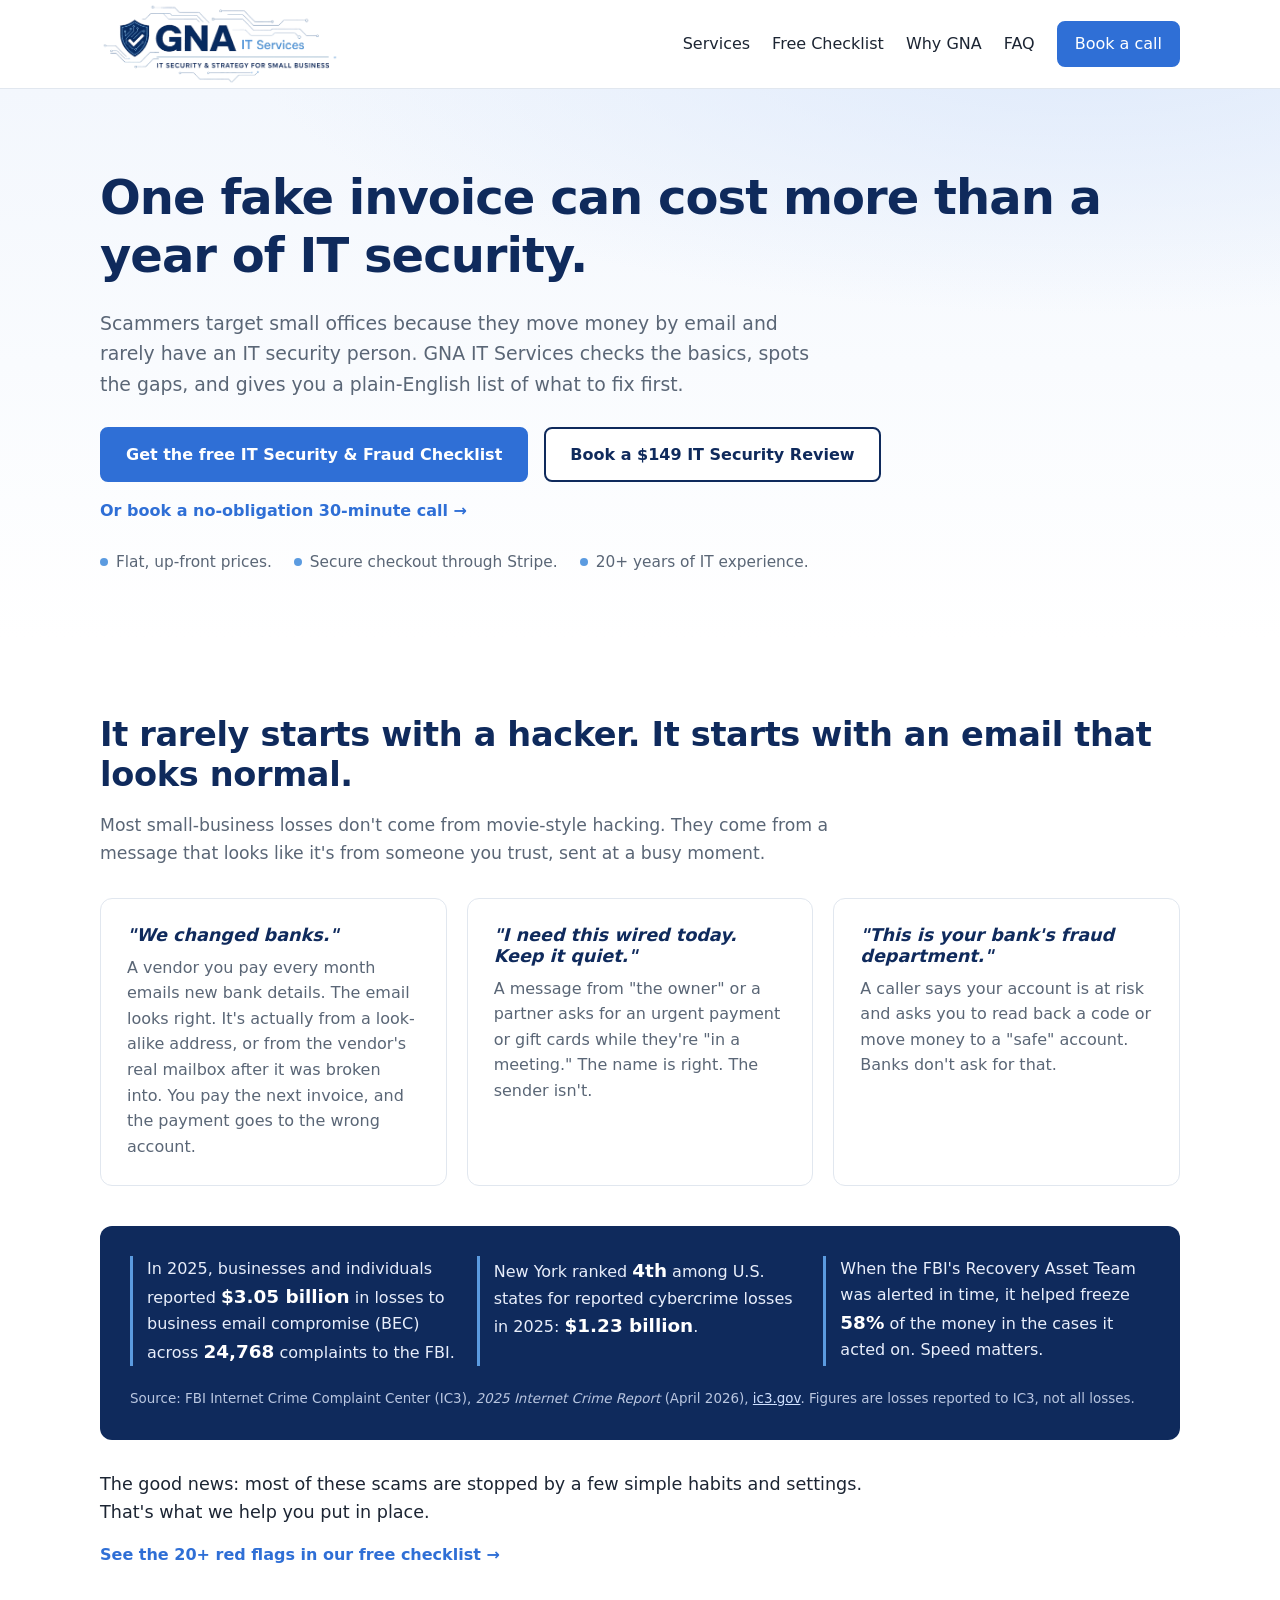
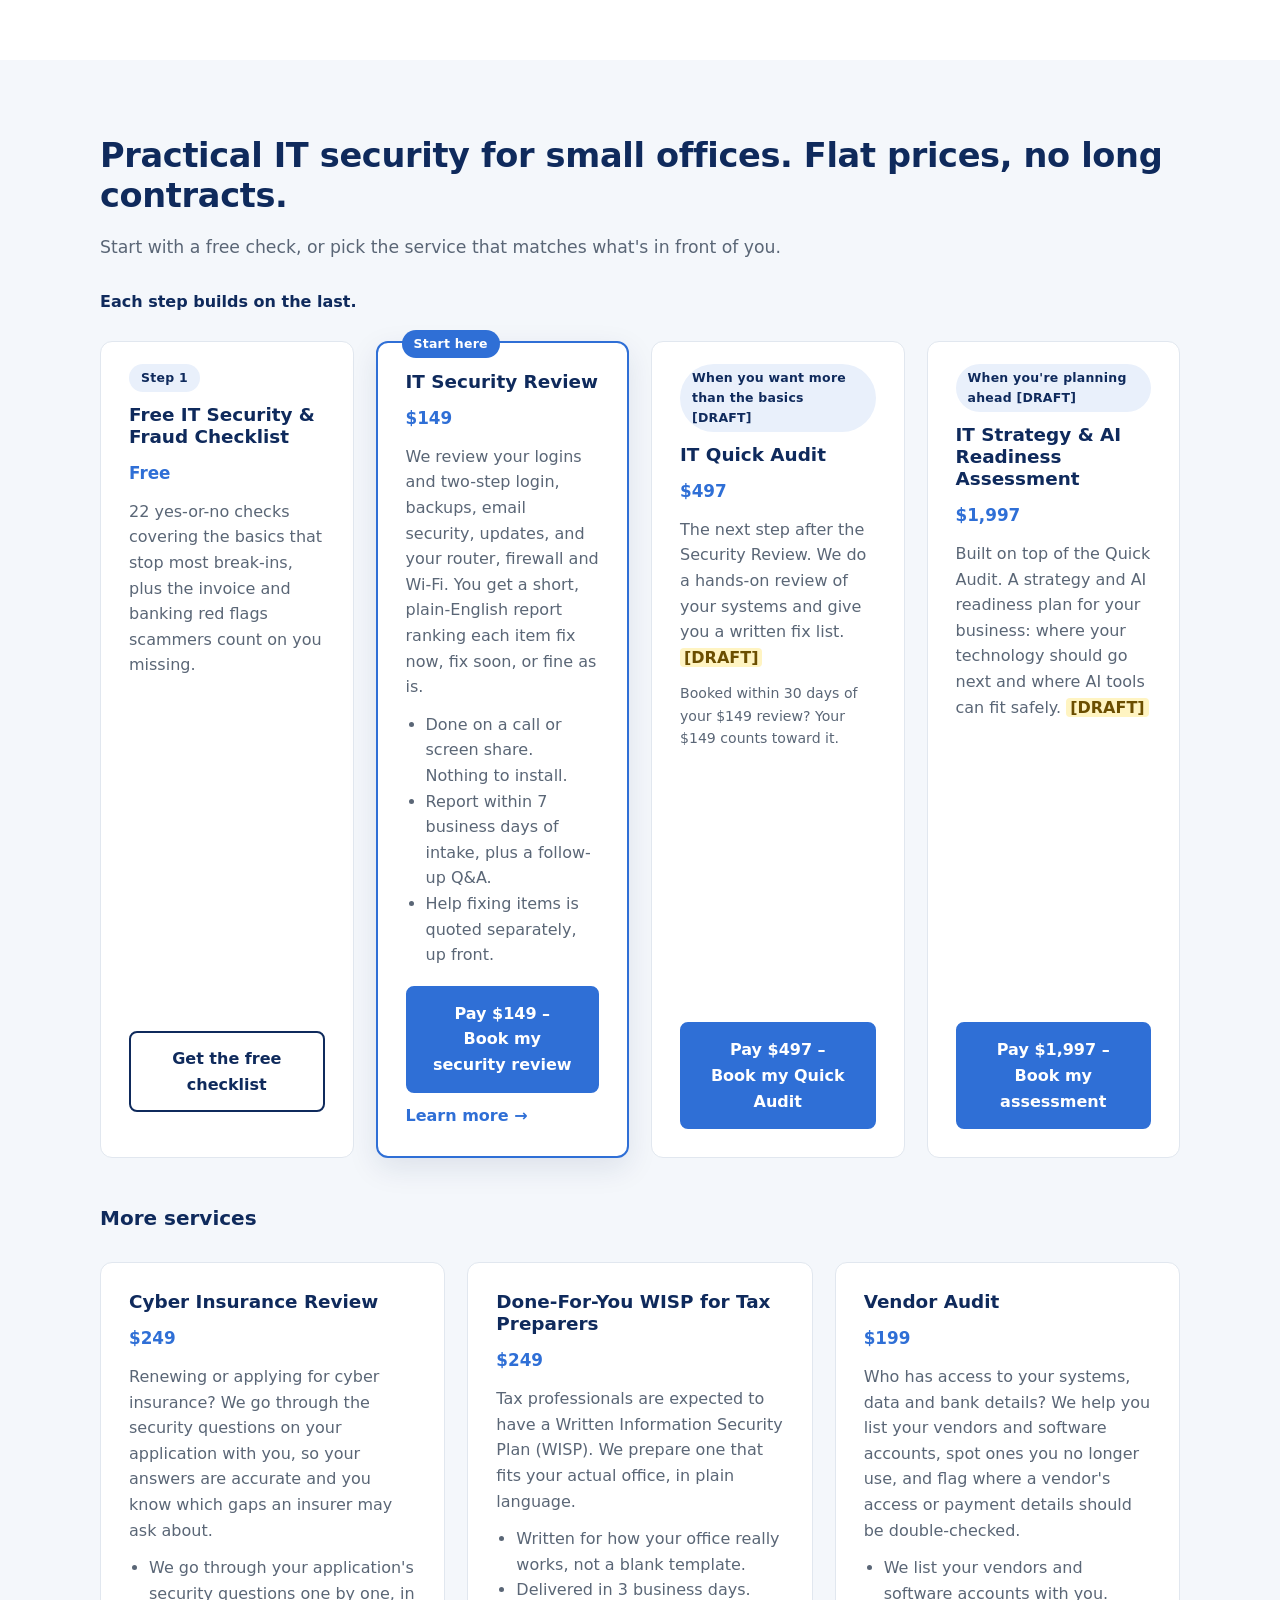
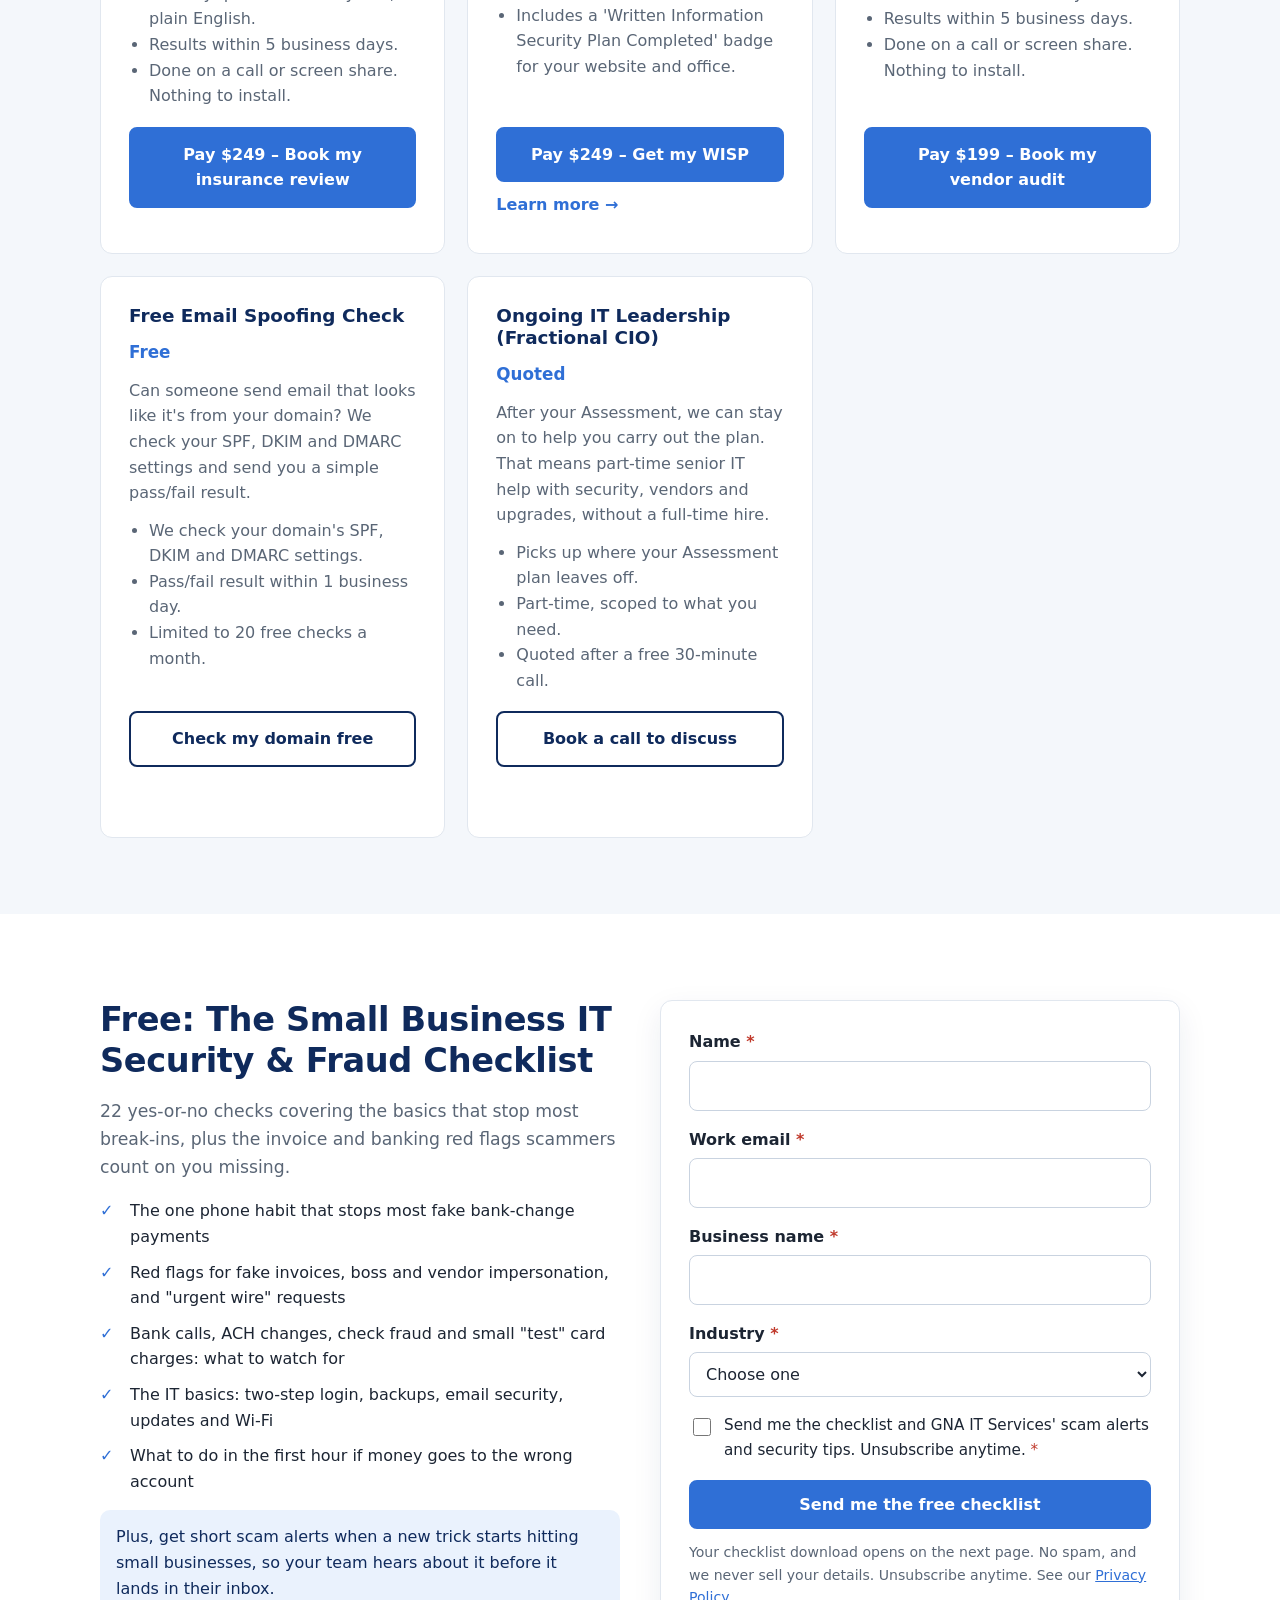
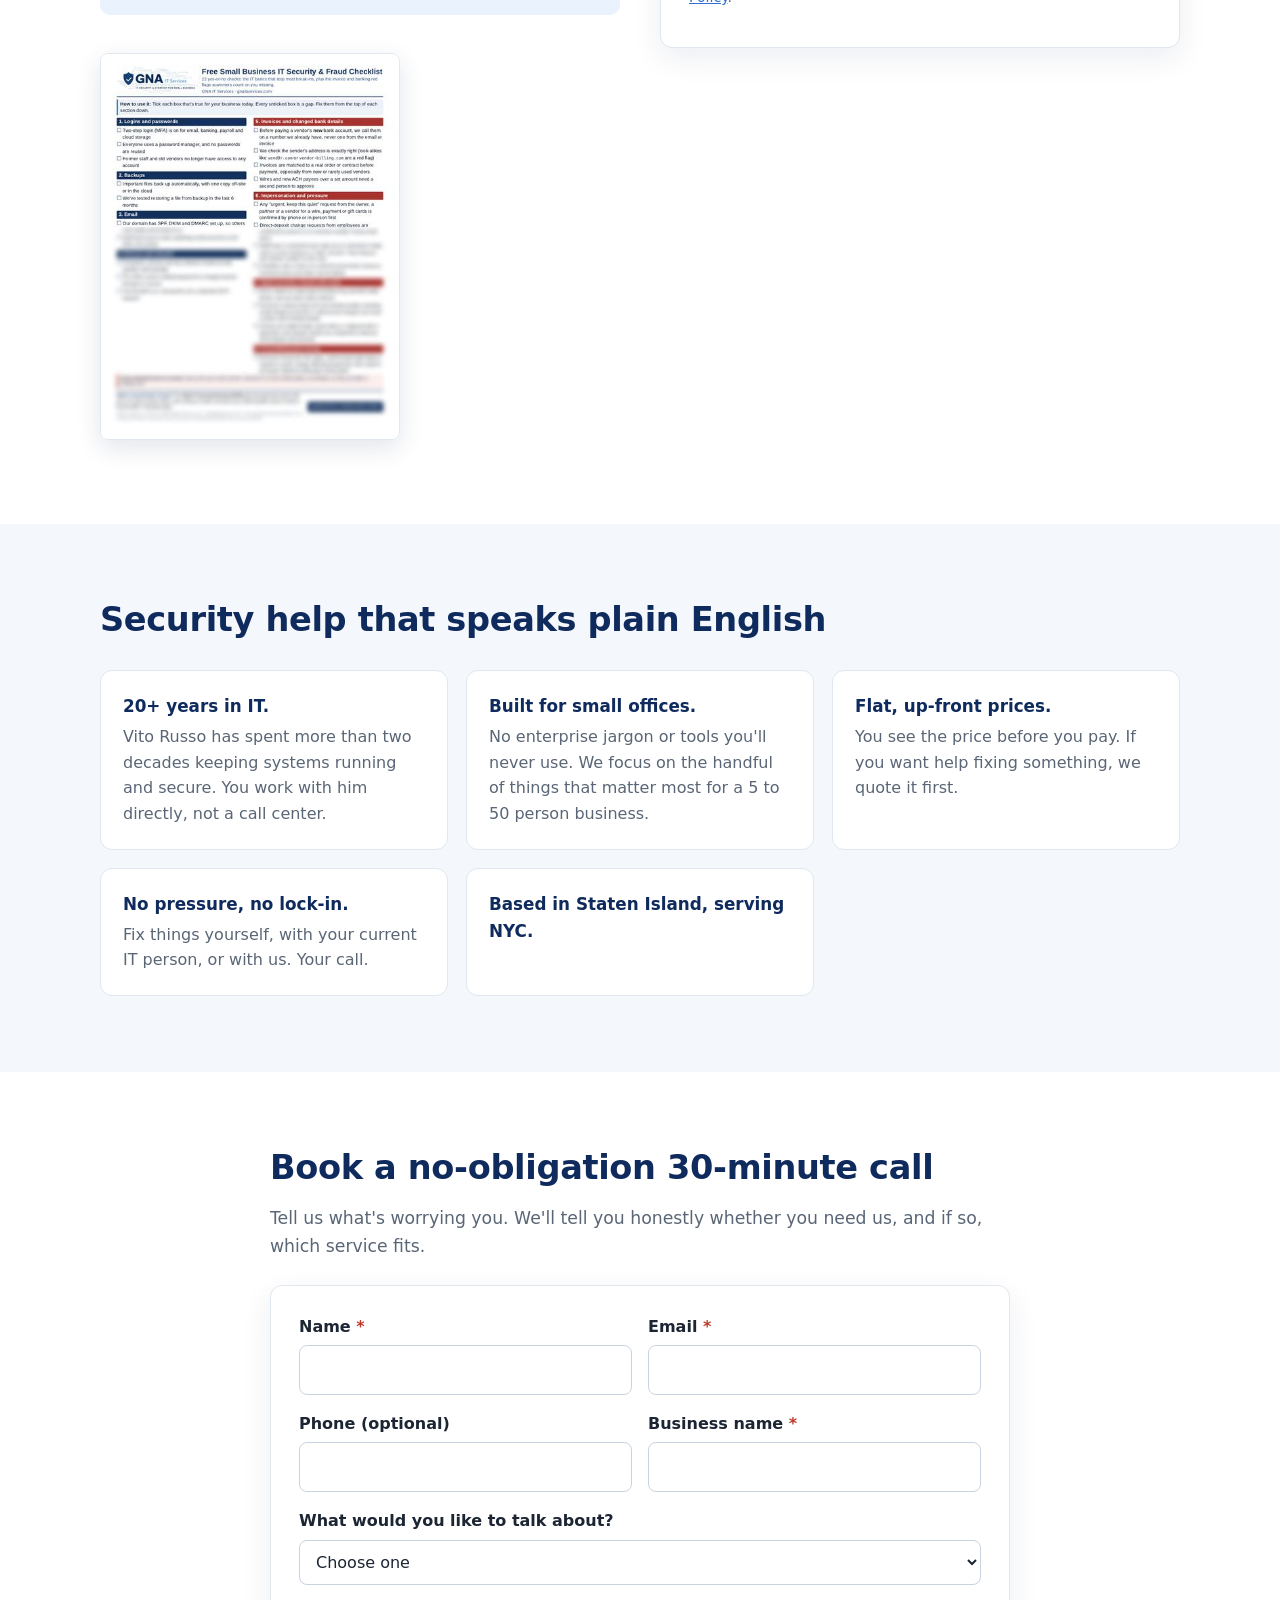
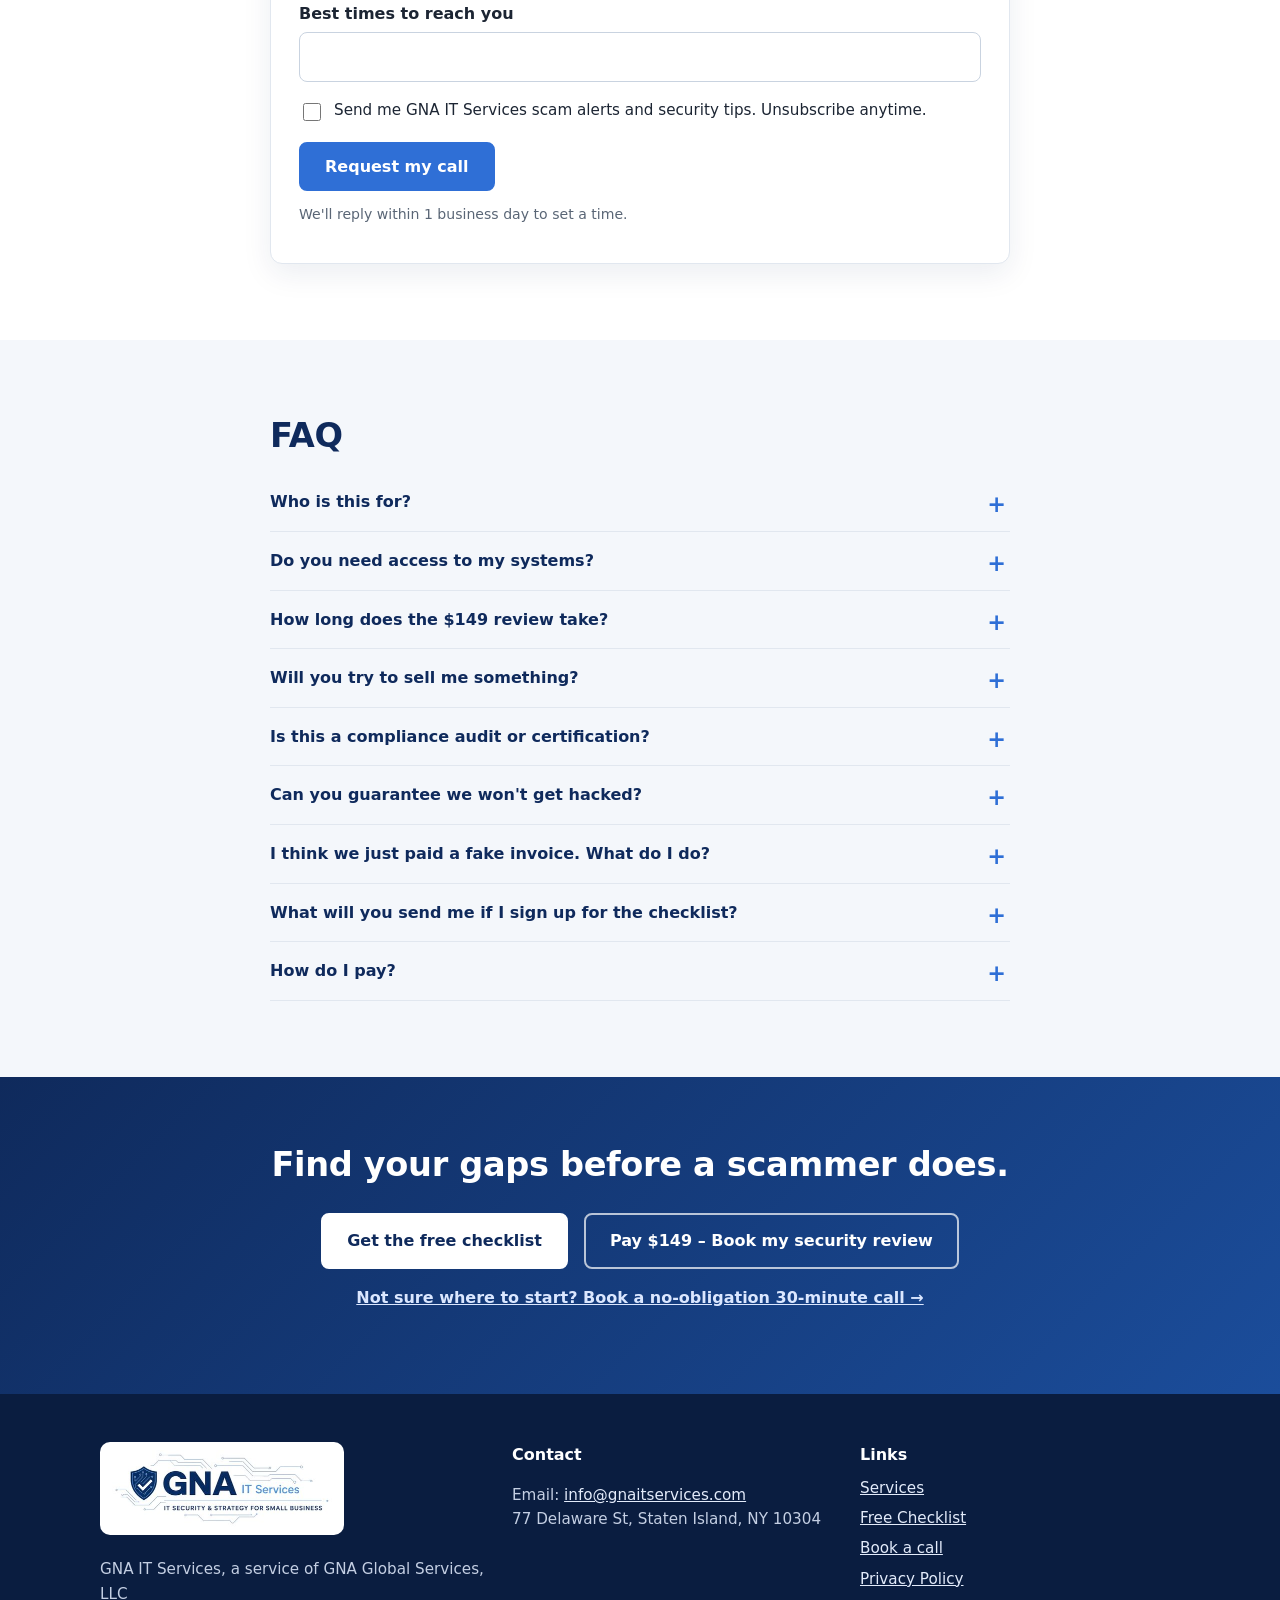
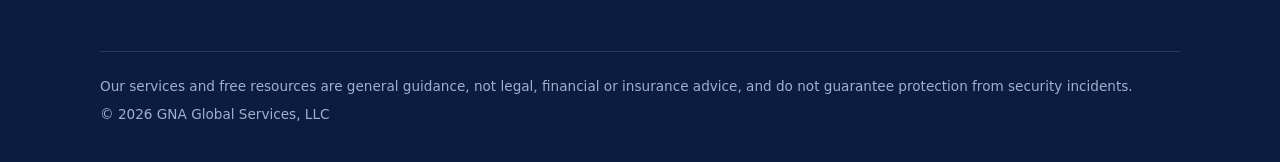
==== index.html @ 33cd41a2 "Approve four card bullets: remove DRAFT markers" ====
<!doctype html>
<html lang="en">
<head>
<meta charset="utf-8">
<meta name="viewport" content="width=device-width, initial-scale=1">
<title>GNA IT Services | IT Security &amp; Strategy for Small Business</title>
<meta name="description" content="Scammers target small offices because they move money by email and rarely have an IT security person. GNA IT Services checks the basics, spots the gaps, and gives you a plain-English list of what to fix first.">
<link rel="canonical" href="https://www.gnaitservices.com/">
<meta name="theme-color" content="#0f2a5c">
<meta property="og:type" content="website">
<meta property="og:site_name" content="GNA IT Services">
<meta property="og:title" content="One fake invoice can cost more than a year of IT security.">
<meta property="og:description" content="GNA IT Services checks the basics, spots the gaps, and gives you a plain-English list of what to fix first.">
<meta property="og:image" content="https://www.gnaitservices.com/og-image.png">
<meta property="og:image:width" content="1200">
<meta property="og:image:height" content="630">
<meta property="og:image:alt" content="GNA IT Services logo">
<meta name="twitter:card" content="summary_large_image">
<meta property="og:url" content="https://www.gnaitservices.com/">
<link rel="icon" type="image/png" href="[data-uri]">
<link rel="apple-touch-icon" href="[data-uri]">
<link rel="stylesheet" href="/styles.css">
</head>
<body>
<a class="skip" href="#main">Skip to content</a>
<header class="site-header">
  <div class="wrap nav">
    <a class="brand" href="#top" aria-label="GNA IT Services home"><img src="[data-uri]" width="240" height="84" alt="GNA IT Services - IT Security &amp; Strategy for Small Business"></a>
    <a class="btn btn-sm nav-cta-m" href="#book-call">Book a call</a>
    <nav aria-label="Main">
      <a href="#services">Services</a>
      <a href="#checklist">Free Checklist</a>
      <a href="#why">Why GNA</a>
      <a href="#faq">FAQ</a>
      <a class="btn btn-sm nav-cta" href="#book-call">Book a call</a>
    </nav>
  </div>
</header>

<main id="main">

<!-- 1. Hero -->
<section class="hero" id="top">
  <div class="wrap">
    <h1>One fake invoice can cost more than a year of IT security.</h1>
    <p class="lead">Scammers target small offices because they move money by email and rarely have an IT security person. GNA IT Services checks the basics, spots the gaps, and gives you a plain-English list of what to fix first.</p>
    <div class="cta-row">
      <a class="btn" href="#checklist">Get the free IT Security &amp; Fraud Checklist</a>
      <a class="btn btn-outline" href="https://buy.stripe.com/bJebIU0c811Ydec1NQbo405">Book a $149 IT Security Review</a>
    </div>
    <p><a class="text-link" href="#book-call">Or book a no-obligation 30-minute call &rarr;</a></p>
    <ul class="trust">
      <li>Flat, up-front prices.</li>
      <li>Secure checkout through Stripe.</li>
      <li>20+ years of IT experience.</li>
    </ul>
  </div>
</section>

<!-- 2. The risk -->
<section class="section" id="risk">
  <div class="wrap">
    <h2>It rarely starts with a hacker. It starts with an email that looks normal.</h2>
    <p class="intro">Most small-business losses don't come from movie-style hacking. They come from a message that looks like it's from someone you trust, sent at a busy moment.</p>
    <div class="grid3">
      <article class="card scenario"><h3>"We changed banks."</h3><p>A vendor you pay every month emails new bank details. The email looks right. It's actually from a look-alike address, or from the vendor's real mailbox after it was broken into. You pay the next invoice, and the payment goes to the wrong account.</p></article>
      <article class="card scenario"><h3>"I need this wired today. Keep it quiet."</h3><p>A message from "the owner" or a partner asks for an urgent payment or gift cards while they're "in a meeting." The name is right. The sender isn't.</p></article>
      <article class="card scenario"><h3>"This is your bank's fraud department."</h3><p>A caller says your account is at risk and asks you to read back a code or move money to a "safe" account. Banks don't ask for that.</p></article>
    </div>
    <div class="proof">
      <ul>
        <li>In 2025, businesses and individuals reported <strong>$3.05 billion</strong> in losses to business email compromise (BEC) across <strong>24,768</strong> complaints to the FBI.</li>
        <li>New York ranked <strong>4th</strong> among U.S. states for reported cybercrime losses in 2025: <strong>$1.23 billion</strong>.</li>
        <li>When the FBI's Recovery Asset Team was alerted in time, it helped freeze <strong>58%</strong> of the money in the cases it acted on. Speed matters.</li>
      </ul>
      <p class="source">Source: FBI Internet Crime Complaint Center (IC3), <em>2025 Internet Crime Report</em> (April 2026), <a href="https://www.ic3.gov/" rel="noopener">ic3.gov</a>. Figures are losses reported to IC3, not all losses.</p>
    </div>
    <p class="closing">The good news: most of these scams are stopped by a few simple habits and settings. That's what we help you put in place.</p>
    <p><a class="text-link" href="#checklist">See the 20+ red flags in our free checklist &rarr;</a></p>
  </div>
</section>

<!-- 3. Services -->
<section class="section alt" id="services">
  <div class="wrap">
    <h2>Practical IT security for small offices. Flat prices, no long contracts.</h2>
    <p class="intro">Start with a free check, or pick the service that matches what's in front of you.</p>
    <p class="path-note">Each step builds on the last.</p>
    <div class="services path">
      <article class="svc" id="path-checklist">
        <span class="badge badge-soft">Step 1</span>
        <h3>Free IT Security &amp; Fraud Checklist</h3>
        <div class="price">Free</div>
        <p>22 yes-or-no checks covering the basics that stop most break-ins, plus the invoice and banking red flags scammers count on you missing.</p>
        <div class="actions"><a class="btn btn-outline" href="#checklist">Get the free checklist</a></div>
      </article>
      <article class="svc featured" id="security-review">
        <span class="badge">Start here</span>
        <h3>IT Security Review</h3>
        <div class="price">$149</div>
        <p>We review your logins and two-step login, backups, email security, updates, and your router, firewall and Wi-Fi. You get a short, plain-English report ranking each item fix now, fix soon, or fine as is.</p>
        <ul>
          <li>Done on a call or screen share. Nothing to install.</li>
          <li>Report within 7 business days of intake, plus a follow-up Q&amp;A.</li>
          <li>Help fixing items is quoted separately, up front.</li>
        </ul>
        <div class="actions">
          <a class="btn" href="https://buy.stripe.com/bJebIU0c811Ydec1NQbo405">Pay $149 – Book my security review</a>
          <a class="text-link" href="https://www.getpaidgna.com/security-review">Learn more &rarr;</a>
        </div>
      </article>
      <article class="svc" id="quick-audit">
        <span class="badge badge-soft">When you want more than the basics <span class="draft">[DRAFT]</span></span>
        <h3>IT Quick Audit</h3>
        <div class="price">$497</div>
        <p>The next step after the Security Review. We do a hands-on review of your systems and give you a written fix list. <span class="draft">[DRAFT]</span></p>
        <p class="fine">Booked within 30 days of your $149 review? Your $149 counts toward it.</p>
        <div class="actions"><a class="btn" href="https://buy.stripe.com/cNi8wI1gc6mi6PO3VYbo408">Pay $497 – Book my Quick Audit</a></div>
      </article>
      <article class="svc" id="strategy-assessment">
        <span class="badge badge-soft">When you're planning ahead <span class="draft">[DRAFT]</span></span>
        <h3>IT Strategy &amp; AI Readiness Assessment</h3>
        <div class="price">$1,997</div>
        <p>Built on top of the Quick Audit. A strategy and AI readiness plan for your business: where your technology should go next and where AI tools can fit safely. <span class="draft">[DRAFT]</span></p>
        <div class="actions"><a class="btn" href="https://buy.stripe.com/bJeeV6bUQdOK4HG2RUbo409">Pay $1,997 – Book my assessment</a></div>
      </article>
    </div>
    <h3 class="more-h">More services</h3>
    <div class="services">
      <article class="svc" id="cyber-insurance">
        <h3>Cyber Insurance Review</h3>
        <div class="price">$249</div>
        <p>Renewing or applying for cyber insurance? We go through the security questions on your application with you, so your answers are accurate and you know which gaps an insurer may ask about.</p>
        <ul>
          <li>We go through your application's security questions one by one, in plain English.</li>
          <li>Results within 5 business days.</li>
          <li>Done on a call or screen share. Nothing to install.</li>
        </ul>
        <div class="actions"><a class="btn" href="https://buy.stripe.com/3cIeV6aQM4ea5LK502bo402">Pay $249 – Book my insurance review</a></div>
      </article>
      <article class="svc" id="wisp">
        <h3>Done-For-You WISP for Tax Preparers</h3>
        <div class="price">$249</div>
        <p>Tax professionals are expected to have a Written Information Security Plan (WISP). We prepare one that fits your actual office, in plain language.</p>
        <ul>
          <li>Written for how your office really works, not a blank template.</li>
          <li>Delivered in 3 business days.</li>
          <li>Includes a 'Written Information Security Plan Completed' badge for your website and office.</li>
        </ul>
        <div class="actions">
          <a class="btn" href="https://buy.stripe.com/5kQaEQ7EA2625LKboqbo406">Pay $249 – Get my WISP</a>
          <a class="text-link" href="https://www.getpaidgna.com/wisp-tax-preparers">Learn more &rarr;</a>
        </div>
      </article>
      <article class="svc" id="vendor-audit">
        <h3>Vendor Audit</h3>
        <div class="price">$199</div>
        <p>Who has access to your systems, data and bank details? We help you list your vendors and software accounts, spot ones you no longer use, and flag where a vendor's access or payment details should be double-checked.</p>
        <ul>
          <li>We list your vendors and software accounts with you.</li>
          <li>Results within 5 business days.</li>
          <li>Done on a call or screen share. Nothing to install.</li>
        </ul>
        <div class="actions"><a class="btn" href="https://buy.stripe.com/3cI5kw7EA8uq8XW78abo400">Pay $199 – Book my vendor audit</a></div>
      </article>
      <article class="svc" id="spoofing-check">
        <h3>Free Email Spoofing Check</h3>
        <div class="price">Free</div>
        <p>Can someone send email that looks like it's from your domain? We check your SPF, DKIM and DMARC settings and send you a simple pass/fail result.</p>
        <ul>
          <li>We check your domain's SPF, DKIM and DMARC settings.</li>
          <li>Pass/fail result within 1 business day.</li>
          <li>Limited to 20 free checks a month.</li>
        </ul>
        <div class="actions"><a class="btn btn-outline" href="https://www.getpaidgna.com/spoofing-check">Check my domain free</a></div>
      </article>
      <article class="svc" id="fractional-cio">
        <h3>Ongoing IT Leadership (Fractional CIO)</h3>
        <div class="price">Quoted</div>
        <p>After your Assessment, we can stay on to help you carry out the plan. That means part-time senior IT help with security, vendors and upgrades, without a full-time hire.</p>
        <ul>
          <li>Picks up where your Assessment plan leaves off.</li>
          <li>Part-time, scoped to what you need.</li>
          <li>Quoted after a free 30-minute call.</li>
        </ul>
        <div class="actions"><a class="btn btn-outline" href="#book-call">Book a call to discuss</a></div>
      </article>
    </div>
  </div>
</section>

<!-- 4. Checklist opt-in -->
<section class="section" id="checklist">
  <div class="wrap">
    <div class="optin">
      <div>
        <h2>Free: The Small Business IT Security &amp; Fraud Checklist</h2>
        <p class="intro">22 yes-or-no checks covering the basics that stop most break-ins, plus the invoice and banking red flags scammers count on you missing.</p>
        <ul class="checks">
          <li>The one phone habit that stops most fake bank-change payments</li>
          <li>Red flags for fake invoices, boss and vendor impersonation, and "urgent wire" requests</li>
          <li>Bank calls, ACH changes, check fraud and small "test" card charges: what to watch for</li>
          <li>The IT basics: two-step login, backups, email security, updates and Wi-Fi</li>
          <li>What to do in the first hour if money goes to the wrong account</li>
        </ul>
        <p class="hook">Plus, get short scam alerts when a new trick starts hitting small businesses, so your team hears about it before it lands in their inbox.</p>
        <img class="thumb" src="[data-uri]" width="440" height="569" loading="lazy" alt="Preview of the Free Small Business IT Security &amp; Fraud Checklist">
      </div>
      <div class="formcard">
        <form id="optin" action="https://formspree.io/f/xwllrgay" method="POST" novalidate>
          <input type="hidden" name="_subject" value="New checklist sign-up – gnaitservices.com">
          <div class="hp" aria-hidden="true"><label for="gotcha1">Leave this empty</label><input type="text" id="gotcha1" name="_gotcha" tabindex="-1" autocomplete="off"></div>
          <div class="field"><label for="c-name">Name <span class="req">*</span></label><input type="text" id="c-name" name="name" autocomplete="name" required></div>
          <div class="field"><label for="c-email">Work email <span class="req">*</span></label><input type="email" id="c-email" name="email" autocomplete="email" required></div>
          <div class="field"><label for="c-biz">Business name <span class="req">*</span></label><input type="text" id="c-biz" name="business" autocomplete="organization" required></div>
          <div class="field"><label for="c-ind">Industry <span class="req">*</span></label>
            <select id="c-ind" name="industry" required>
              <option value="">Choose one</option>
              <option>Professional services (law, accounting, consulting)</option>
              <option>Medical / dental office</option>
              <option>Property management / real estate</option>
              <option>Tax preparation</option>
              <option>Other</option>
            </select></div>
          <label class="consent"><input type="checkbox" id="c-consent" name="consent" value="Yes: Send me the checklist and GNA IT Services' scam alerts and security tips. Unsubscribe anytime." required><span>Send me the checklist and GNA IT Services' scam alerts and security tips. Unsubscribe anytime. <span class="req">*</span></span></label>
          <button class="btn" type="submit" style="width:100%">Send me the free checklist</button>
          <p class="small">Your checklist download opens on the next page. No spam, and we never sell your details. Unsubscribe anytime. See our <a href="/privacy">Privacy Policy</a>.</p>
          <p class="err" id="optin-err" role="alert"></p>
        </form>
        <div class="done" id="optin-done" role="status" tabindex="-1"></div>
      </div>
    </div>
  </div>
</section>

<!-- 5. Why GNA -->
<section class="section alt" id="why">
  <div class="wrap">
    <h2>Security help that speaks plain English</h2>
    <ul class="why">
      <li><strong>20+ years in IT.</strong> Vito Russo has spent more than two decades keeping systems running and secure. You work with him directly, not a call center.</li>
      <li><strong>Built for small offices.</strong> No enterprise jargon or tools you'll never use. We focus on the handful of things that matter most for a 5 to 50 person business.</li>
      <li><strong>Flat, up-front prices.</strong> You see the price before you pay. If you want help fixing something, we quote it first.</li>
      <li><strong>No pressure, no lock-in.</strong> Fix things yourself, with your current IT person, or with us. Your call.</li>
      <li><strong>Based in Staten Island, serving NYC.</strong></li>
    </ul>
  </div>
</section>

<!-- 6. Book a call -->
<section class="section" id="book-call">
  <div class="wrap narrow">
    <h2>Book a no-obligation 30-minute call</h2>
    <p class="intro">Tell us what's worrying you. We'll tell you honestly whether you need us, and if so, which service fits.</p>
    <div class="formcard" style="margin-top:24px">
      <form id="callform" action="https://formspree.io/f/xnppgelk" method="POST" novalidate>
        <input type="hidden" name="_subject" value="New call request – gnaitservices.com">
        <input type="hidden" name="source" value="gnaitservices.com">
        <div class="hp" aria-hidden="true"><label for="gotcha2">Leave this empty</label><input type="text" id="gotcha2" name="_gotcha" tabindex="-1" autocomplete="off"></div>
        <div class="two">
          <div class="field"><label for="b-name">Name <span class="req">*</span></label><input type="text" id="b-name" name="name" autocomplete="name" required></div>
          <div class="field"><label for="b-email">Email <span class="req">*</span></label><input type="email" id="b-email" name="email" autocomplete="email" required></div>
          <div class="field"><label for="b-phone">Phone (optional)</label><input type="tel" id="b-phone" name="phone" autocomplete="tel"></div>
          <div class="field"><label for="b-biz">Business name <span class="req">*</span></label><input type="text" id="b-biz" name="business_name" autocomplete="organization" required></div>
        </div>
        <div class="field"><label for="b-topic">What would you like to talk about?</label>
          <select id="b-topic" name="topic">
            <option value="">Choose one</option>
            <option>IT Security Review</option>
            <option>Cyber insurance</option>
            <option>WISP</option>
            <option>Vendor audit</option>
            <option>Ongoing IT Leadership (Fractional CIO)</option>
            <option>Other</option>
          </select></div>
        <div class="field"><label for="b-times">Best times to reach you</label><input type="text" id="b-times" name="best_times"></div>
        <label class="consent"><input type="checkbox" name="consent" value="Yes: Send me GNA IT Services scam alerts and security tips. Unsubscribe anytime."><span>Send me GNA IT Services scam alerts and security tips. Unsubscribe anytime.</span></label>
        <button class="btn" type="submit">Request my call</button>
        <p class="small">We'll reply within 1 business day to set a time.</p>
        <p class="err" id="call-err" role="alert"></p>
      </form>
      <div class="done" id="call-done" role="status" tabindex="-1"><strong>Thanks! Your call request is in.</strong> We'll reply within 1 business day to set a time.</div>
    </div>
  </div>
</section>

<!-- 7. FAQ -->
<section class="section alt" id="faq">
  <div class="wrap narrow faq">
    <h2>FAQ</h2>
    <details><summary>Who is this for?</summary><p>Small businesses and offices, about 5 to 50 people, that don't have a full-time IT security person.</p></details>
    <details><summary>Do you need access to my systems?</summary><p>No installs. For the reviews, we walk through your setup together on a call or screen share.</p></details>
    <details><summary>How long does the $149 review take?</summary><p>7 business days from intake to report, and a follow-up Q&amp;A is included.</p></details>
    <details><summary>Will you try to sell me something?</summary><p>Your report is yours to use however you like. If you want help fixing items, we quote it separately, up front.</p></details>
    <details><summary>Is this a compliance audit or certification?</summary><p>No. Our reviews are practical checks of the basics, not formal audits, legal advice or certifications.</p></details>
    <details><summary>Can you guarantee we won't get hacked?</summary><p>No one honestly can. What we can do is help you close the most common gaps scammers use.</p></details>
    <details><summary>I think we just paid a fake invoice. What do I do?</summary><p>Call your bank right away and ask them to recall the payment, then report it at <a href="https://www.ic3.gov/" rel="noopener">ic3.gov</a>. The faster you act, the better the chance of getting money back.</p></details>
    <details><summary>What will you send me if I sign up for the checklist?</summary><p>The checklist, then occasional scam alerts and security tips. Unsubscribe anytime with one click.</p></details>
    <details><summary>How do I pay?</summary><p>By card through Stripe's secure checkout. You see the price before you pay.</p></details>
  </div>
</section>

<!-- 8. Final CTA band -->
<section class="band">
  <div class="wrap">
    <h2>Find your gaps before a scammer does.</h2>
    <div class="cta-row">
      <a class="btn btn-light" href="#checklist">Get the free checklist</a>
      <a class="btn btn-ghost" href="https://buy.stripe.com/bJebIU0c811Ydec1NQbo405">Pay $149 – Book my security review</a>
    </div>
    <p><a class="small-link" href="#book-call">Not sure where to start? Book a no-obligation 30-minute call &rarr;</a></p>
  </div>
</section>

</main>

<footer class="site-footer">
  <div class="wrap">
    <div class="foot">
      <div>
        <span class="foot-logo"><img src="[data-uri]" width="220" height="77" alt="GNA IT Services" loading="lazy"></span>
        <p>GNA IT Services, a service of GNA Global Services, LLC</p>
      </div>
      <div>
        <h4>Contact</h4>
        <p>Email: <a href="mailto:info@gnaitservices.com">info@gnaitservices.com</a><br>77 Delaware St, Staten Island, NY 10304</p>
      </div>
      <div>
        <h4>Links</h4>
        <ul>
          <li><a href="#services">Services</a></li>
          <li><a href="#checklist">Free Checklist</a></li>
          <li><a href="#book-call">Book a call</a></li>
          <li><a href="/privacy">Privacy Policy</a></li>
        </ul>
      </div>
    </div>
    <div class="legal">
      <p>Our services and free resources are general guidance, not legal, financial or insurance advice, and do not guarantee protection from security incidents.</p>
      <p>&copy; 2026 GNA Global Services, LLC</p>
    </div>
  </div>
</footer>


<script>
(function(){
  function wire(formId, errId, doneId, onDone){
    var f=document.getElementById(formId); if(!f) return;
    f.addEventListener('submit', async function(e){
      e.preventDefault();
      var err=document.getElementById(errId); err.textContent='';
      if(!f.reportValidity()) return;
      var b=f.querySelector('button[type=submit]'); b.disabled=true;
      try{
        var r=await fetch(f.action,{method:'POST',body:new FormData(f),headers:{Accept:'application/json'}});
        var j={}; try{ j=await r.json(); }catch(_){}
        if(!r.ok || j.ok===false) throw 0;
        var d=document.getElementById(doneId); if(onDone) onDone(d,f);
        f.style.display='none'; d.style.display='block'; d.focus();
      }catch(_){
        err.textContent='Something went wrong sending your request. Please try again, or email info@gnaitservices.com.';
        b.disabled=false;
      }
    });
  }
  wire('optin','optin-err','optin-done',function(d,f){
    d.textContent='Thanks! Taking you to your checklist download\u2026';
    window.location.href='/thanks';
  });
  wire('callform','call-err','call-done');
})();
</script>
</body>
</html>
---- styles.css ----
:root{--navy:#0f2a5c;--navy-d:#0a1d40;--blue:#2f6fd6;--blue-d:#2358b0;--sky:#5b9be0;--ink:#1c2533;--muted:#5a6676;--bg:#fff;--alt:#f4f7fb;--line:#e1e7ef;--r:12px;--warn:#fff4e5}
*{box-sizing:border-box}
html{scroll-behavior:smooth;-webkit-text-size-adjust:100%}
body{margin:0;font-family:system-ui,-apple-system,"Segoe UI",Roboto,Helvetica,Arial,sans-serif;color:var(--ink);background:var(--bg);line-height:1.6;overflow-x:hidden}
img{max-width:100%;height:auto}
a{color:var(--blue)}
h1,h2,h3{line-height:1.2;margin:0 0 .5em;color:var(--navy)}
h1{font-size:clamp(1.9rem,4.6vw,3rem);letter-spacing:-.02em}
h2{font-size:clamp(1.5rem,3.4vw,2.1rem);letter-spacing:-.01em}
h3{font-size:1.15rem}
.wrap{max-width:1120px;margin:0 auto;padding:0 20px}
.narrow{max-width:780px}
.skip{position:absolute;left:-999px}.skip:focus{left:10px;top:10px;background:#fff;padding:8px;z-index:20}
[id]{scroll-margin-top:100px}
/* header */
.site-header{background:#fff;border-bottom:1px solid var(--line);position:sticky;top:0;z-index:10}
.nav{display:flex;align-items:center;justify-content:space-between;gap:16px;min-height:88px}
.brand img{display:block;width:240px;height:auto}
.nav nav{display:flex;align-items:center;gap:22px;flex-wrap:wrap}
.nav nav a{color:var(--ink);text-decoration:none;font-weight:500}
.nav nav a:hover{color:var(--blue)}
.nav nav a.btn{color:#fff}
.nav .nav-cta-m{display:none}
@media(max-width:860px){.nav{flex-wrap:wrap;padding:10px 20px 8px;min-height:0;row-gap:6px}.brand img{width:170px}.nav .nav-cta-m{display:inline-block;color:#fff}.nav nav .nav-cta{display:none}.nav nav{gap:4px 18px;width:100%}.nav nav a{font-size:.92rem}}
/* buttons */
.btn{display:inline-block;background:var(--blue);color:#fff;padding:13px 24px;border-radius:8px;font-weight:600;text-decoration:none;border:2px solid var(--blue);transition:background .15s,border-color .15s;text-align:center;font-size:1rem;cursor:pointer;font-family:inherit}
.btn:hover{background:var(--blue-d);border-color:var(--blue-d)}
.btn-sm{padding:8px 16px}
.btn-outline{background:#fff;color:var(--navy);border-color:var(--navy)}.btn-outline:hover{background:var(--navy);color:#fff;border-color:var(--navy)}
.btn-light{background:#fff;color:var(--navy);border-color:#fff}.btn-light:hover{background:#e9f0fb;border-color:#e9f0fb}
.btn-ghost{background:transparent;color:#fff;border-color:rgba(255,255,255,.7)}.btn-ghost:hover{background:rgba(255,255,255,.12);border-color:#fff}
.btn[disabled]{opacity:.6;cursor:wait}
/* hero */
.hero{padding:80px 0 64px;background:radial-gradient(1200px 400px at 85% -10%,#dfeafb 0,rgba(223,234,251,0) 70%),linear-gradient(180deg,#f3f7fd,#fff)}
.lead{font-size:1.18rem;color:var(--muted);max-width:720px}
.cta-row{display:flex;gap:14px 16px;align-items:center;flex-wrap:wrap;margin:28px 0 14px}
.text-link{font-weight:600;text-decoration:none}
.text-link:hover{text-decoration:underline}
.trust{display:flex;flex-wrap:wrap;gap:8px 22px;margin:26px 0 0;padding:0;list-style:none;color:var(--muted);font-size:.96rem}
.trust li{display:flex;align-items:center;gap:8px}
.trust li::before{content:"";width:8px;height:8px;border-radius:50%;background:var(--sky)}
/* sections */
.section{padding:76px 0}.alt{background:var(--alt)}
.intro{color:var(--muted);font-size:1.08rem;max-width:760px}
.grid3{display:grid;gap:20px;grid-template-columns:repeat(auto-fit,minmax(260px,1fr));margin-top:30px}
.card{background:#fff;border:1px solid var(--line);border-radius:var(--r);padding:26px}
.card h3{font-size:1.1rem}
.card p{margin:0;color:var(--muted)}
.scenario h3{font-style:italic}
.proof{margin-top:40px;background:var(--navy);color:#e8eefb;border-radius:var(--r);padding:30px}
.proof ul{list-style:none;margin:0;padding:0;display:grid;gap:20px;grid-template-columns:repeat(auto-fit,minmax(240px,1fr))}
.proof li{border-left:3px solid var(--sky);padding-left:14px}
.proof strong{color:#fff;font-size:1.15em}
.proof .source{font-size:.84rem;color:#b9c6e0;margin:22px 0 0}
.proof .source a{color:#cfe0ff}
.closing{font-size:1.1rem;margin:30px 0 14px;max-width:780px}
/* services */
.services{display:grid;gap:22px;grid-template-columns:repeat(auto-fit,minmax(300px,1fr));margin-top:32px}
.svc{background:#fff;border:1px solid var(--line);border-radius:var(--r);padding:28px;display:flex;flex-direction:column;gap:12px;position:relative}
.svc.featured{border:2px solid var(--blue);box-shadow:0 10px 30px rgba(15,42,92,.10)}
.badge{position:absolute;top:-13px;left:24px;background:var(--blue);color:#fff;font-size:.78rem;font-weight:700;padding:4px 12px;border-radius:999px;letter-spacing:.02em}
.svc h3{margin:0}
.price{font-weight:700;color:var(--blue);font-size:1.05rem}
.svc p{margin:0;color:var(--muted)}
.svc ul{margin:0;padding-left:20px;color:var(--muted)}
.svc .actions{margin-top:auto;display:flex;flex-direction:column;gap:10px;padding-top:6px}
.svc .fine{font-size:.88rem;color:var(--muted)}
/* checklist */
.optin{display:grid;gap:40px;grid-template-columns:1fr 1fr;align-items:start;margin-top:10px}
@media(max-width:860px){.optin{grid-template-columns:1fr}}
.checks{list-style:none;padding:0;margin:16px 0}
.checks li{padding-left:30px;position:relative;margin:10px 0}
.checks li::before{content:"\2713";position:absolute;left:0;top:0;color:var(--blue);font-weight:800}
.hook{background:#eaf2fd;border-radius:10px;padding:14px 16px;color:var(--navy)}
.thumb{margin-top:22px;max-width:300px;border-radius:8px;border:1px solid var(--line);box-shadow:0 8px 24px rgba(15,42,92,.12)}
.formcard{background:#fff;border:1px solid var(--line);border-radius:var(--r);padding:28px;box-shadow:0 10px 30px rgba(15,42,92,.08)}
.field{margin:0 0 16px}
.field label{display:block;font-weight:600;margin-bottom:6px}
.req{color:#c0392b}
input[type=text],input[type=email],input[type=tel],select,textarea{width:100%;padding:11px 12px;border:1px solid #c9d3e0;border-radius:8px;font:inherit;background:#fff;color:var(--ink)}
input:focus,select:focus,textarea:focus{outline:2px solid var(--sky);outline-offset:1px;border-color:var(--blue)}
.consent{display:flex;gap:10px;align-items:flex-start;margin:4px 0 18px;font-size:.95rem}
.consent input{margin-top:5px;width:18px;height:18px;flex:0 0 auto}
.small{font-size:.88rem;color:var(--muted);margin:12px 0 0}
.two{display:grid;gap:0 16px;grid-template-columns:1fr 1fr}
@media(max-width:600px){.two{grid-template-columns:1fr}}
.hp{position:absolute!important;left:-5000px!important;width:1px;height:1px;overflow:hidden}
.done{display:none;background:#e9f7ef;border:1px solid #b7e0c6;border-radius:10px;padding:20px;color:#14532d}
.err{color:#b42318;font-weight:600;min-height:0;margin:10px 0 0}
/* why */
.why{list-style:none;padding:0;margin:30px 0 0;display:grid;gap:18px;grid-template-columns:repeat(auto-fit,minmax(300px,1fr))}
.why li{background:#fff;border:1px solid var(--line);border-radius:var(--r);padding:22px;color:var(--muted)}
.why strong{display:block;color:var(--navy);font-size:1.05rem;margin-bottom:4px}
/* faq */
.faq details{border-bottom:1px solid var(--line);padding:16px 0}
.faq summary{font-weight:600;cursor:pointer;color:var(--navy);list-style:none;position:relative;padding-right:28px}
.faq summary::-webkit-details-marker{display:none}
.faq summary::after{content:"+";position:absolute;right:4px;top:-2px;font-size:1.4rem;color:var(--blue)}
.faq details[open] summary::after{content:"\2212"}
.faq p{margin:10px 0 0;color:var(--muted)}
/* final band */
.band{background:linear-gradient(135deg,var(--navy),#1b4d9b);color:#fff;text-align:center;padding:68px 0}
.band h2{color:#fff}
.band .cta-row{justify-content:center}
.band a.small-link{color:#dbe7ff;font-weight:600}
/* footer */
.site-footer{background:var(--navy-d);color:#c4cfe3;padding:48px 0 30px;font-size:.95rem}
.site-footer a{color:#e3ebfa}
.foot{display:grid;gap:28px;grid-template-columns:1.2fr 1fr 1fr}
@media(max-width:800px){.foot{grid-template-columns:1fr}}
.foot-logo{background:#fff;border-radius:10px;padding:8px 12px;display:inline-block}
.foot-logo img{display:block;width:220px}
.foot ul{list-style:none;margin:0;padding:0}.foot li{margin:6px 0}
.foot h4{color:#fff;margin:0 0 8px;font-size:1rem}
.legal{border-top:1px solid rgba(255,255,255,.12);margin-top:30px;padding-top:18px;font-size:.85rem;color:#9fb0cc}
.legal p{margin:6px 0}
/* privacy */
.doc{padding:56px 0 72px}
.doc h1{font-size:clamp(1.8rem,4vw,2.5rem)}
.doc h2{font-size:1.35rem;margin-top:34px}
.doc p,.doc li{color:#333d4b}
.doc .meta{color:var(--muted)}
/* upsell path */
.path-note{font-weight:700;color:var(--navy);margin:28px 0 0}
.services.path{grid-template-columns:repeat(auto-fit,minmax(240px,1fr));margin-top:26px}
.badge-soft{background:#e9f0fb;color:var(--navy)}
.more-h{margin:48px 0 0;font-size:1.25rem}
.draft{background:#fff4c2;color:#6b4e00;font-weight:700;border-radius:4px;padding:0 4px}
.badge .draft{background:none;color:inherit;padding:0}
.next-steps{padding:8px 0 72px}
.next-steps h2{margin-top:0}
.next-steps .services.path{grid-template-columns:repeat(auto-fit,minmax(280px,1fr))}
.path-foot{color:var(--muted);margin:18px 0 0}
.doc .next-steps .wrap{max-width:1120px}
/* uniform cards: equal height, buttons aligned */
.services{align-items:stretch}
.svc .actions{justify-content:flex-start;min-height:104px}
.svc .badge-soft{position:static;align-self:flex-start;margin:-6px 0 0;white-space:normal}
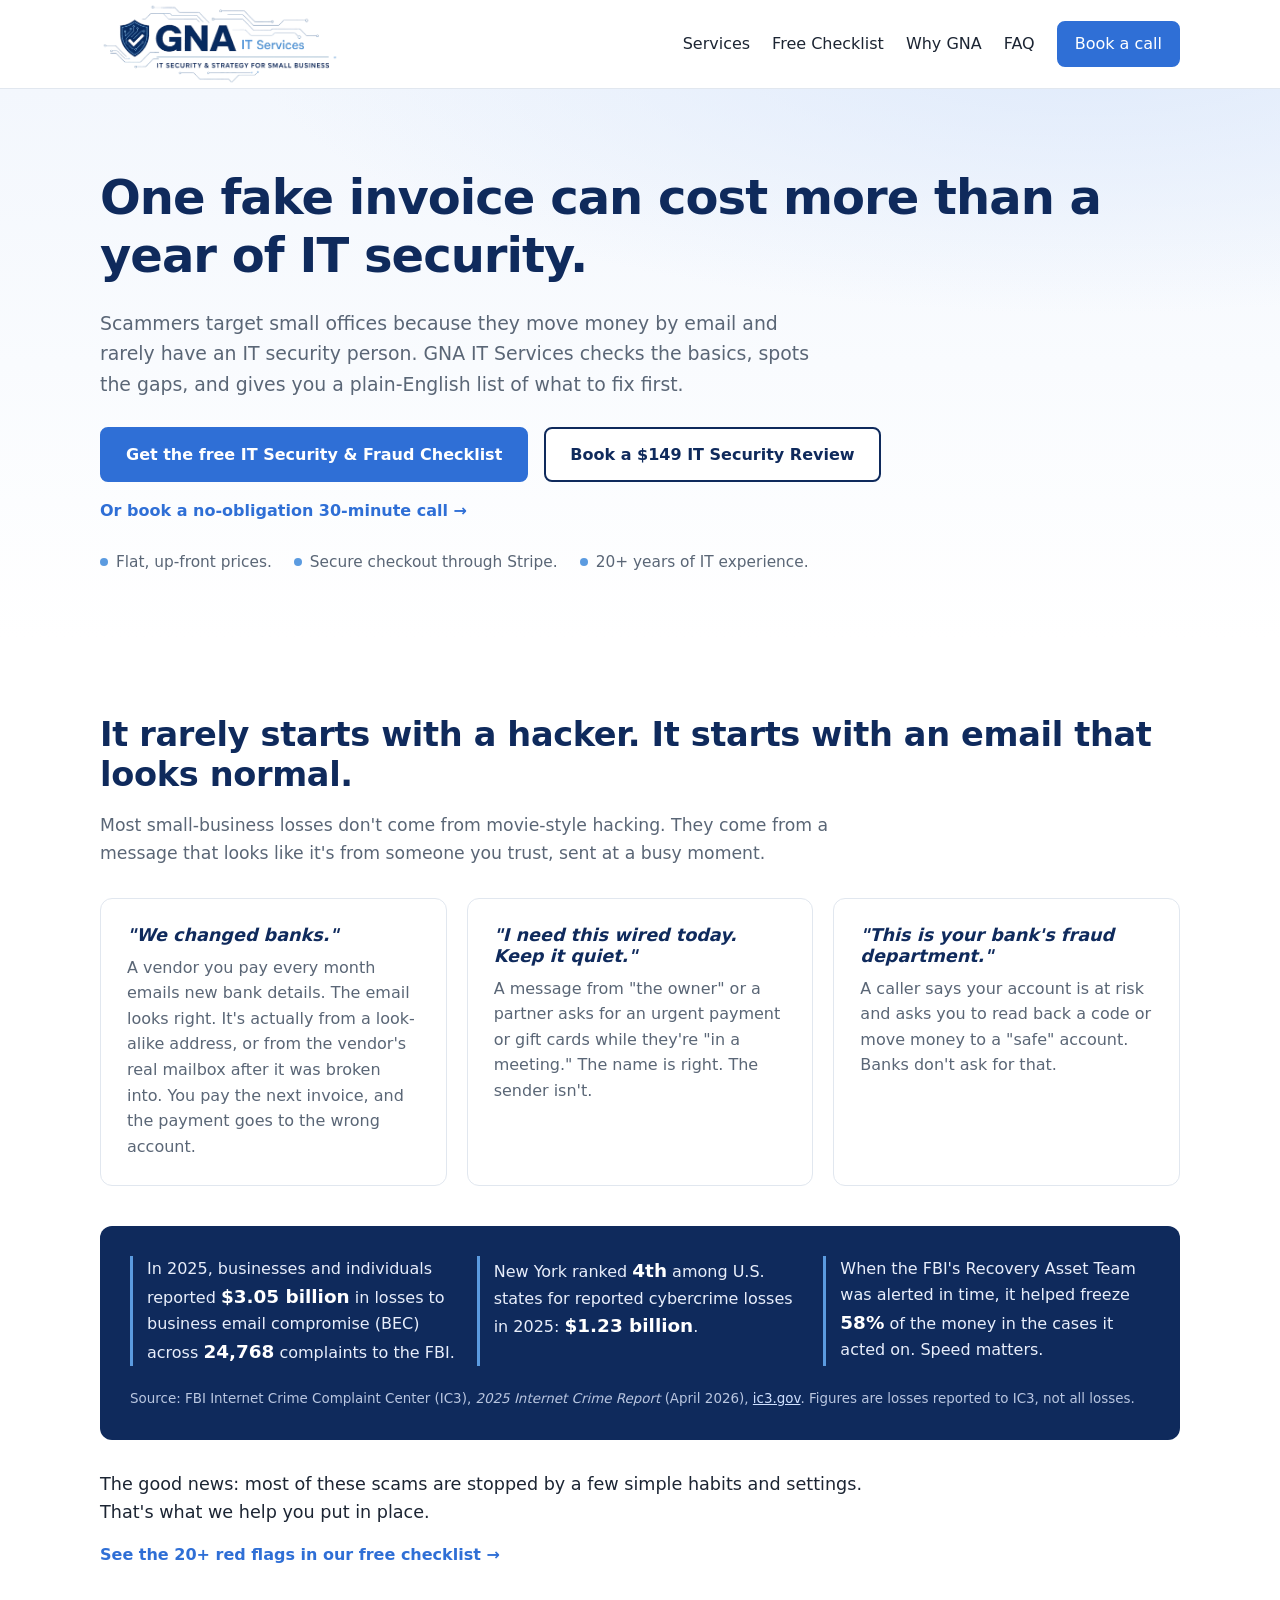
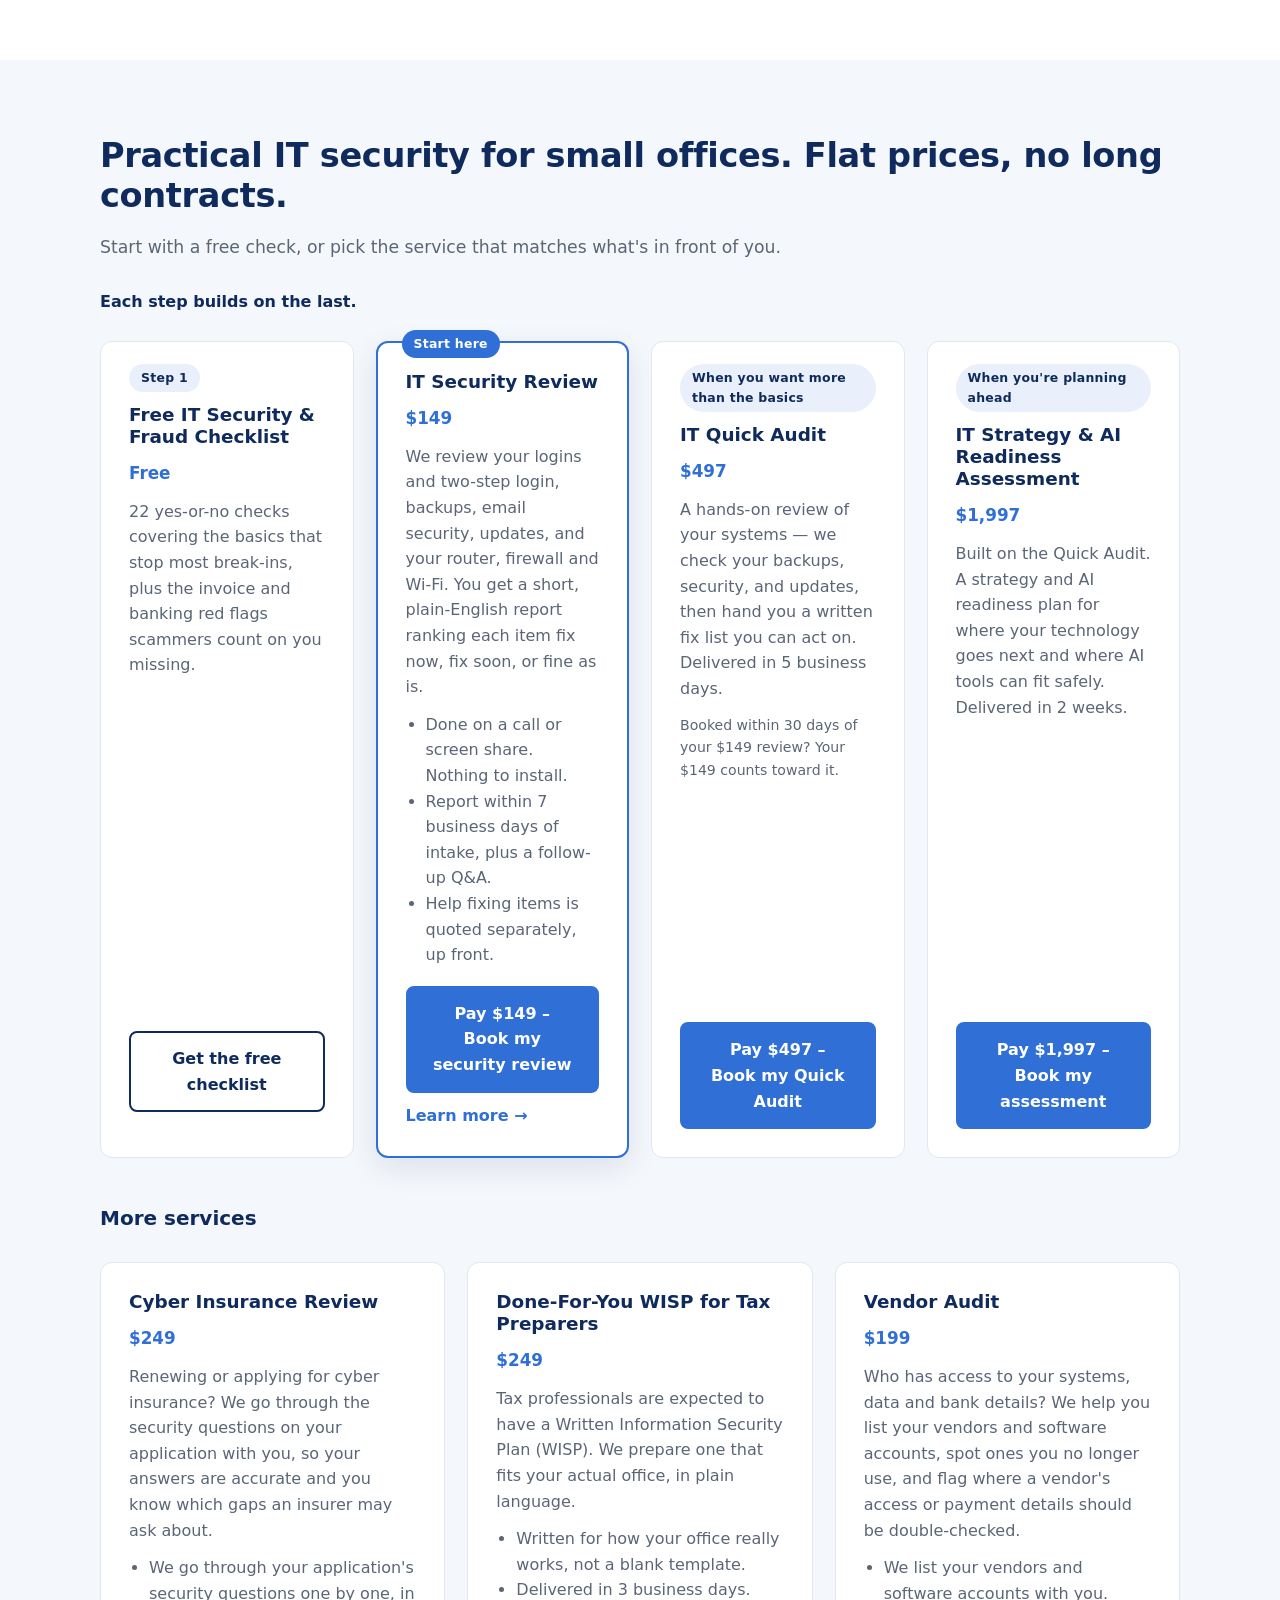
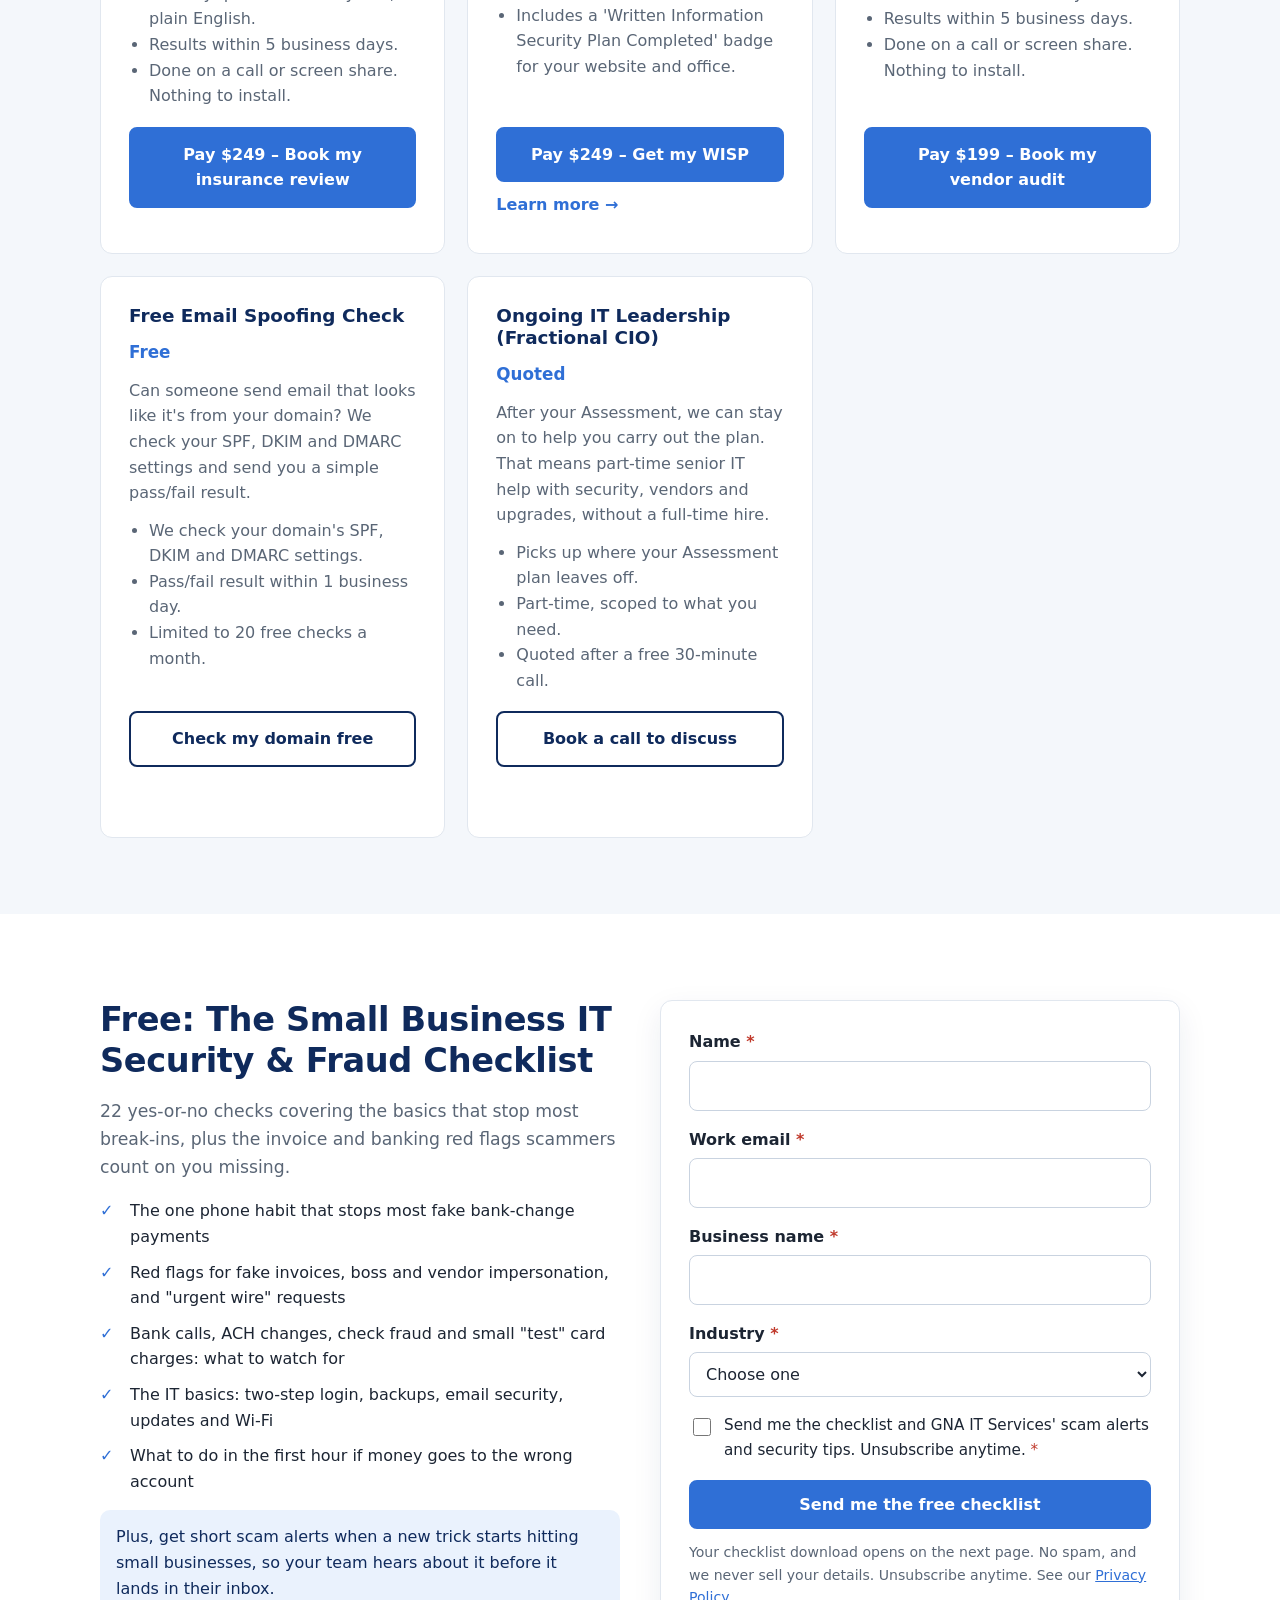
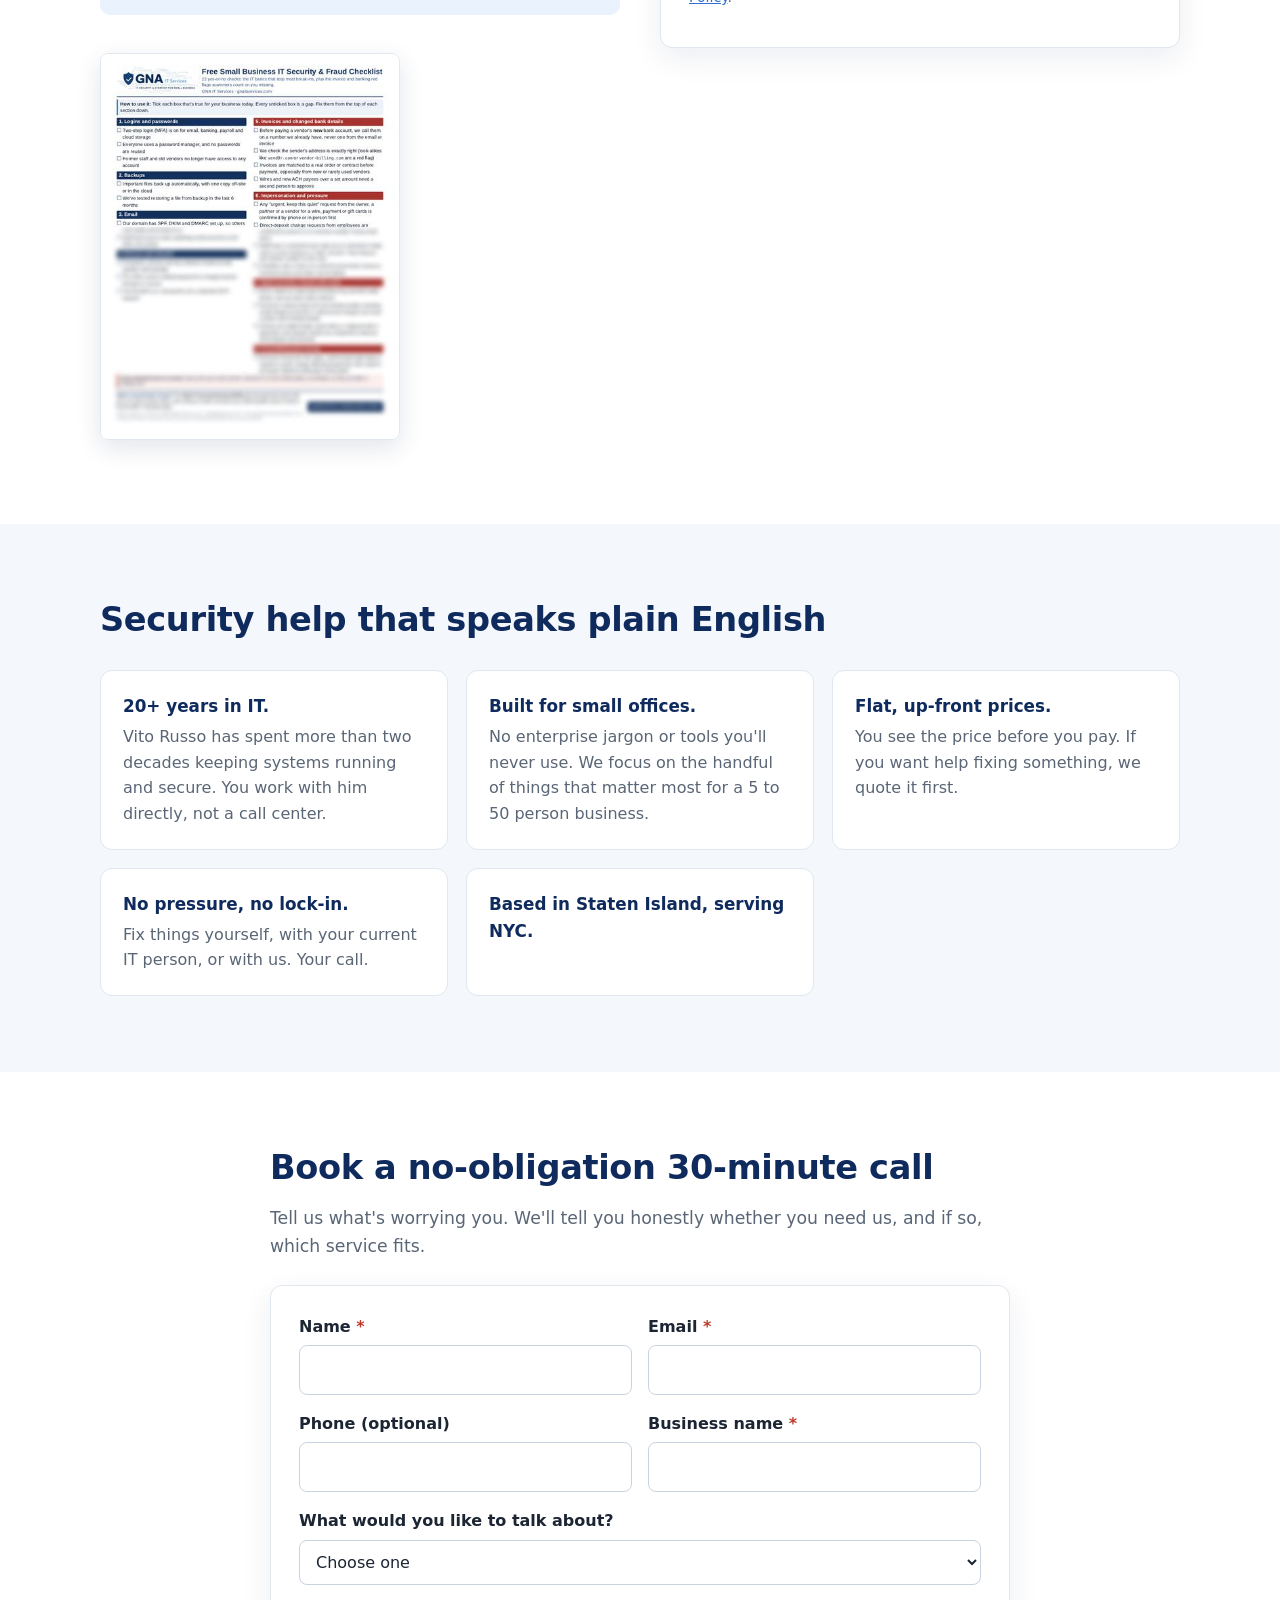
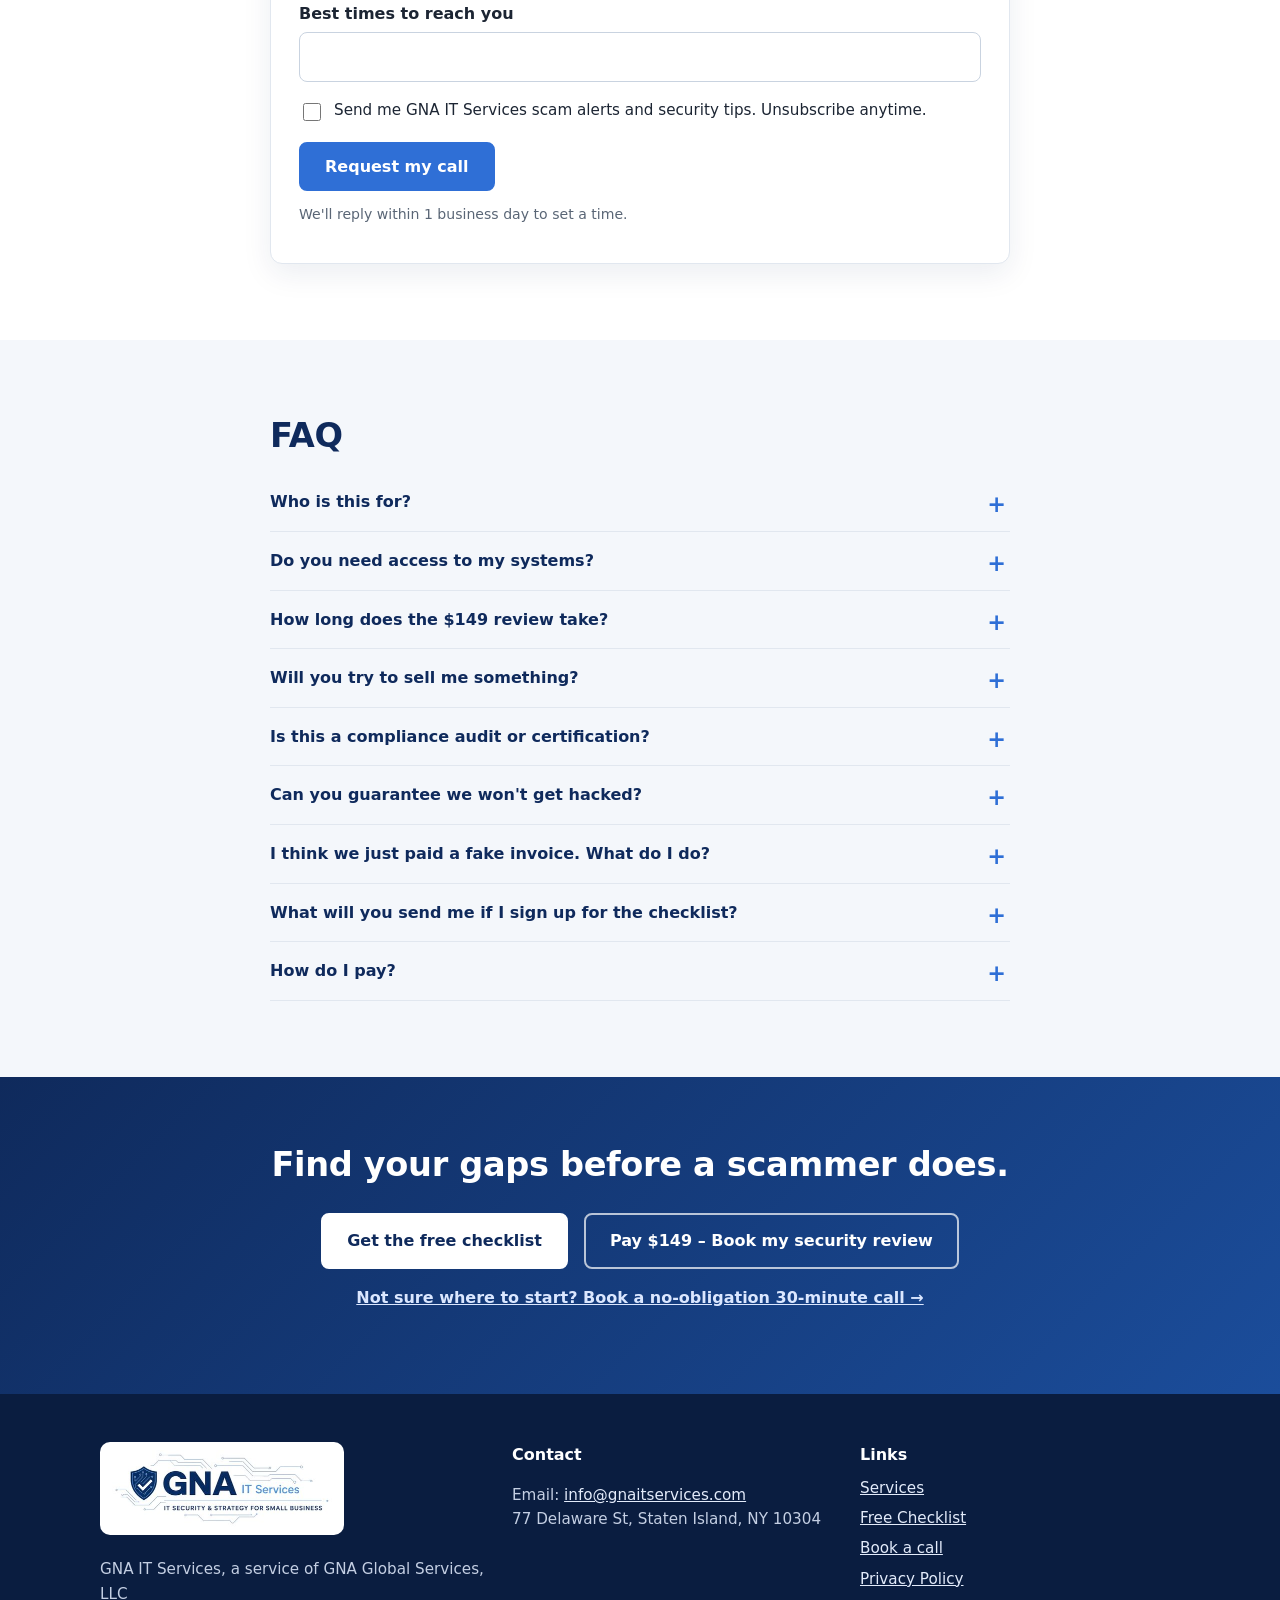
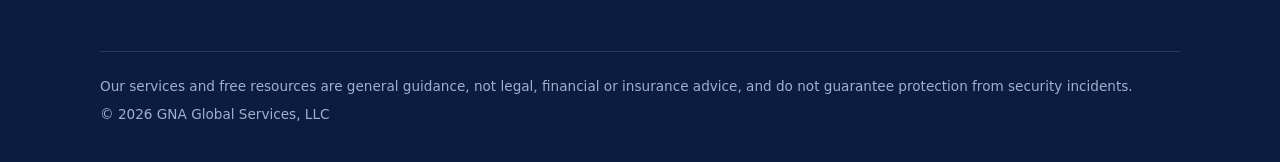
==== commit f4c29236: "Finalize $497 and $1,997 offer copy; remove all DRAFT markers from both cards" ====
--- a/index.html
+++ b/index.html
@@ -110,18 +110,18 @@
         </div>
       </article>
       <article class="svc" id="quick-audit">
-        <span class="badge badge-soft">When you want more than the basics <span class="draft">[DRAFT]</span></span>
+        <span class="badge badge-soft">When you want more than the basics</span>
         <h3>IT Quick Audit</h3>
         <div class="price">$497</div>
-        <p>The next step after the Security Review. We do a hands-on review of your systems and give you a written fix list. <span class="draft">[DRAFT]</span></p>
+        <p>A hands-on review of your systems — we check your backups, security, and updates, then hand you a written fix list you can act on. Delivered in 5 business days.</p>
         <p class="fine">Booked within 30 days of your $149 review? Your $149 counts toward it.</p>
         <div class="actions"><a class="btn" href="https://buy.stripe.com/cNi8wI1gc6mi6PO3VYbo408">Pay $497 – Book my Quick Audit</a></div>
       </article>
       <article class="svc" id="strategy-assessment">
-        <span class="badge badge-soft">When you're planning ahead <span class="draft">[DRAFT]</span></span>
+        <span class="badge badge-soft">When you're planning ahead</span>
         <h3>IT Strategy &amp; AI Readiness Assessment</h3>
         <div class="price">$1,997</div>
-        <p>Built on top of the Quick Audit. A strategy and AI readiness plan for your business: where your technology should go next and where AI tools can fit safely. <span class="draft">[DRAFT]</span></p>
+        <p>Built on the Quick Audit. A strategy and AI readiness plan for where your technology goes next and where AI tools can fit safely. Delivered in 2 weeks.</p>
         <div class="actions"><a class="btn" href="https://buy.stripe.com/bJeeV6bUQdOK4HG2RUbo409">Pay $1,997 – Book my assessment</a></div>
       </article>
     </div>
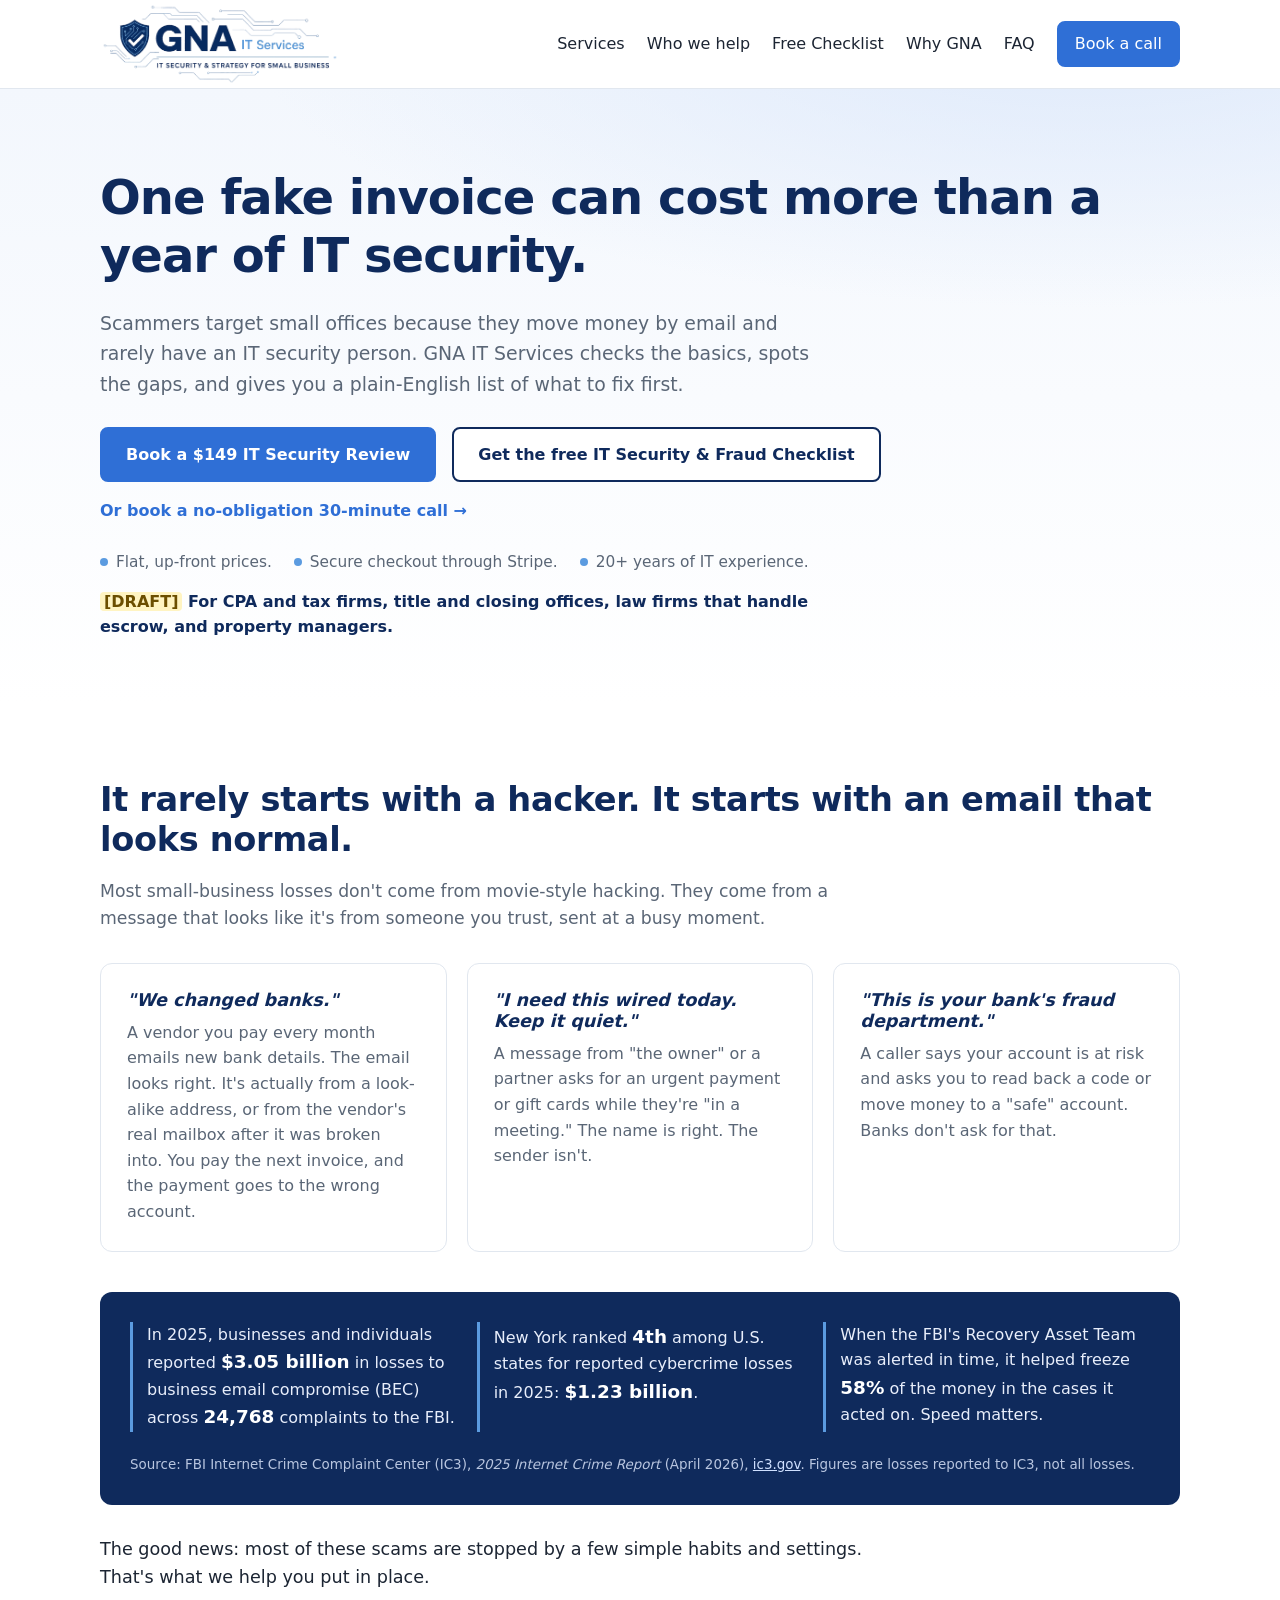
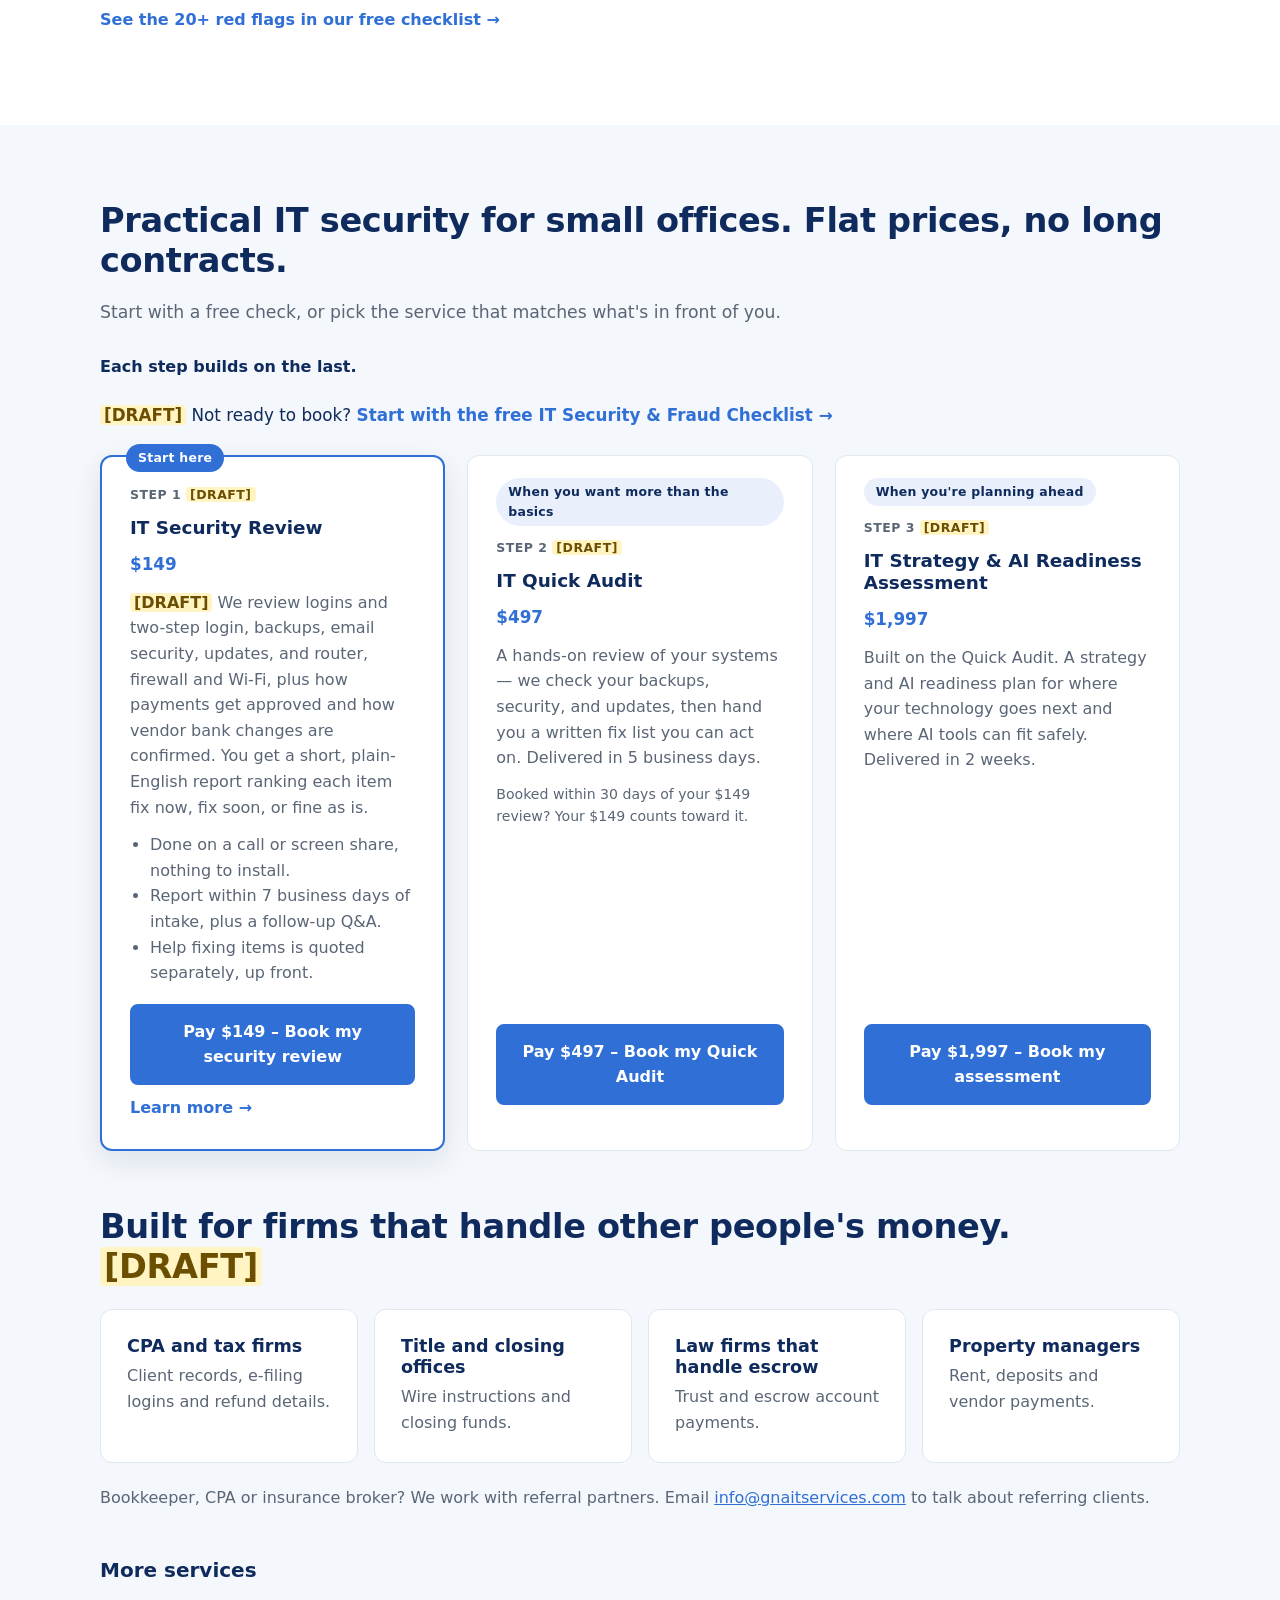
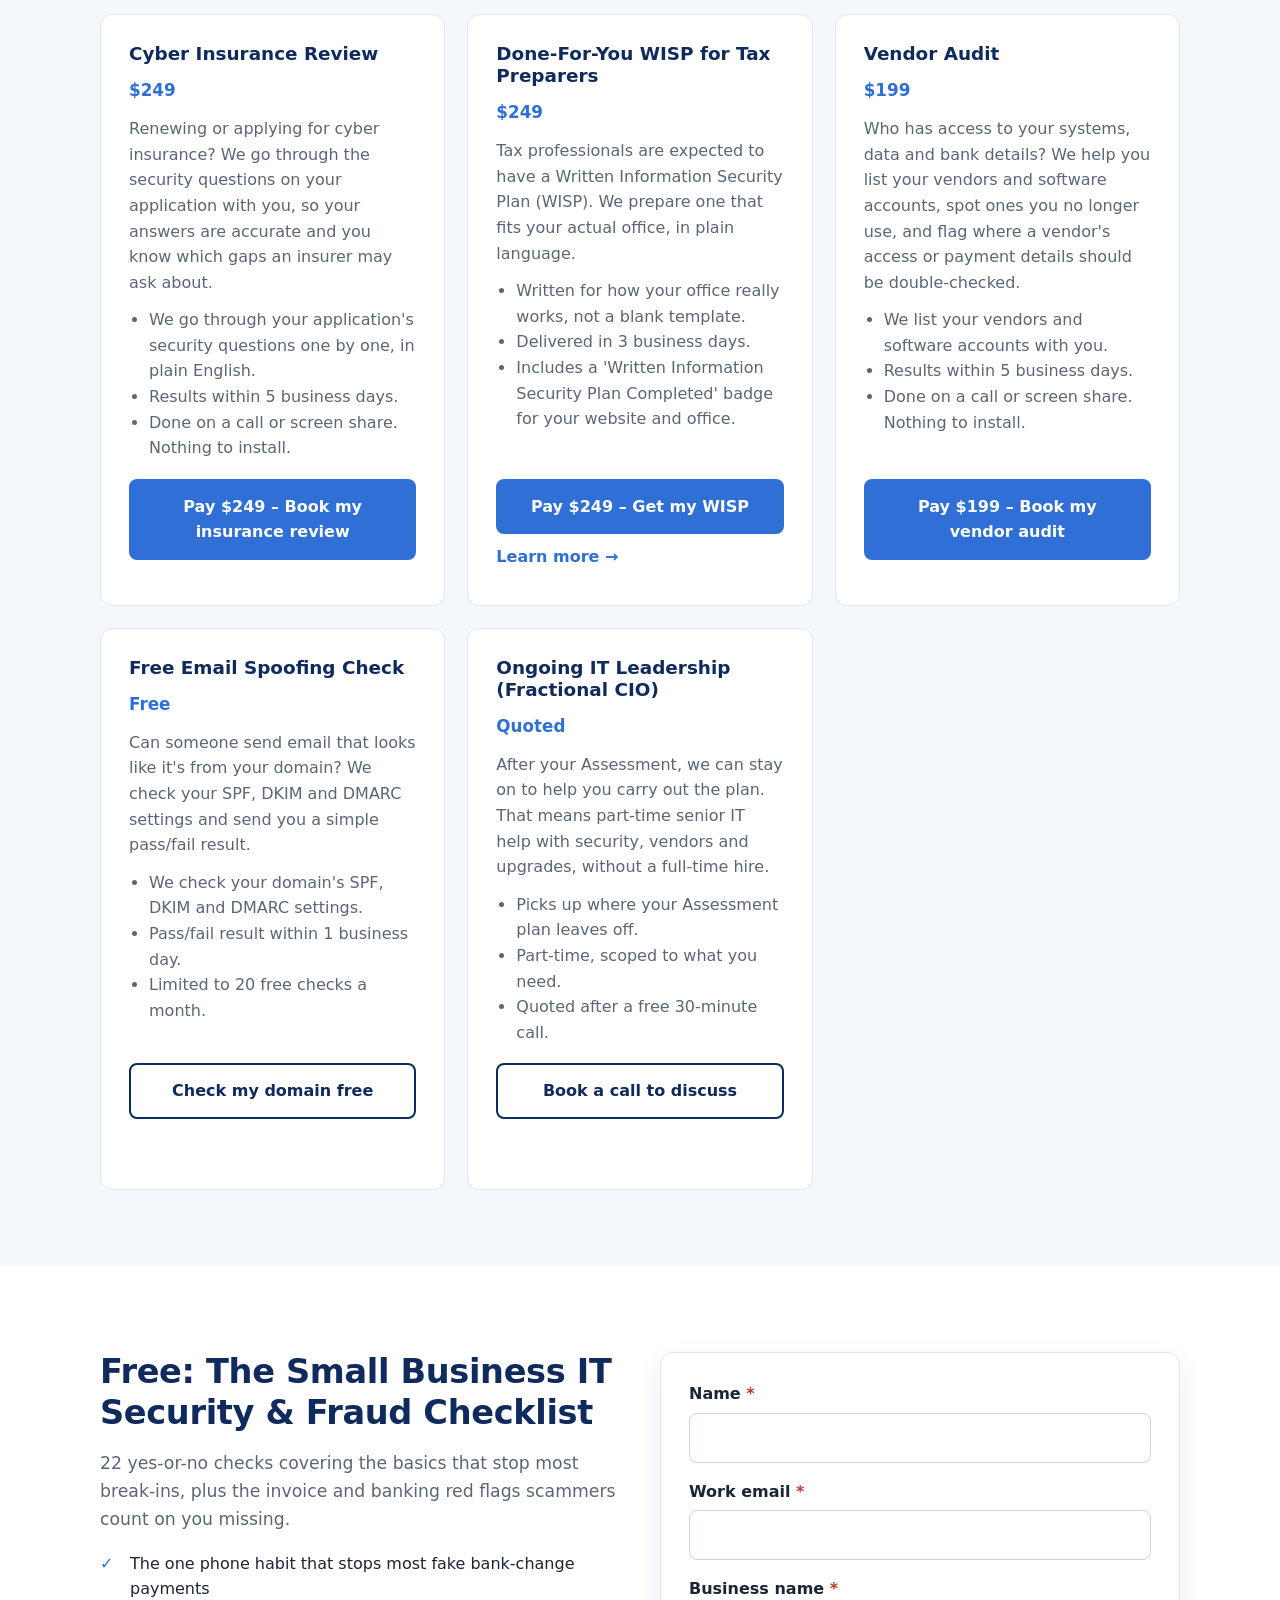
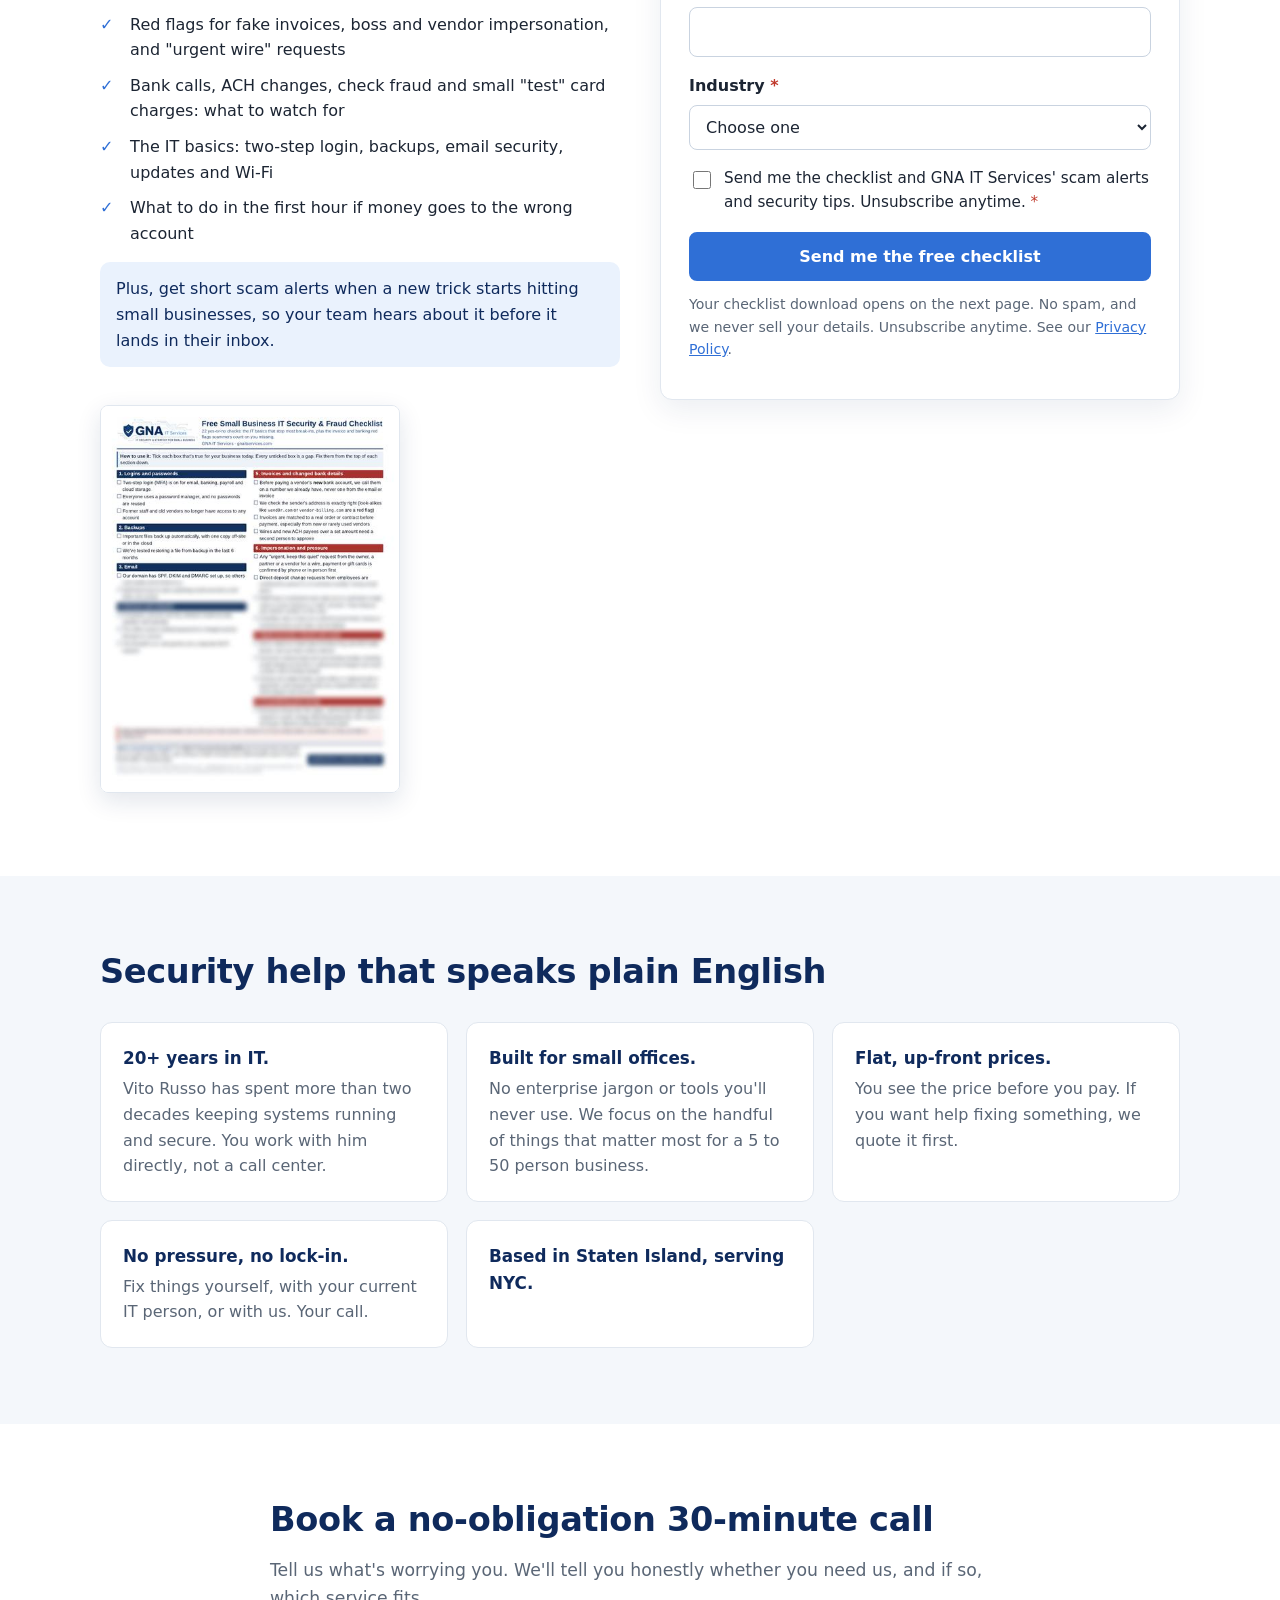
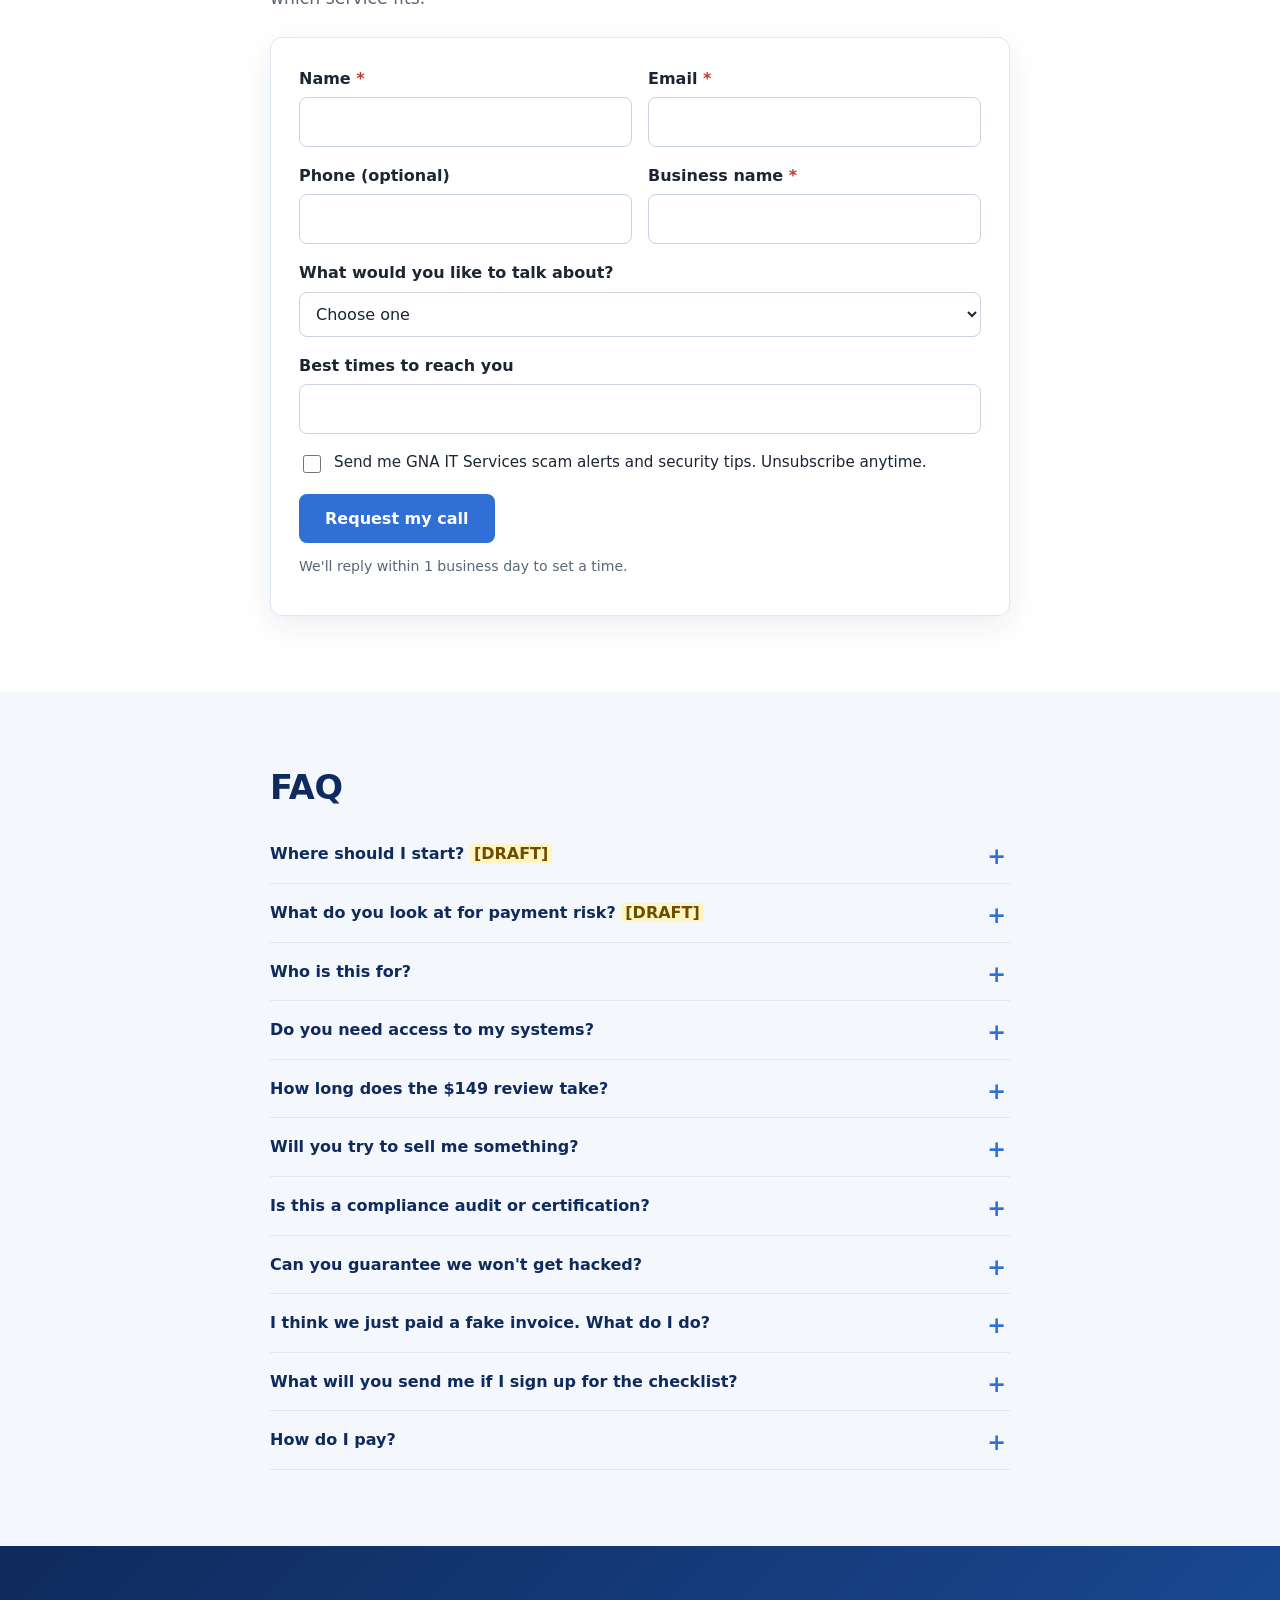
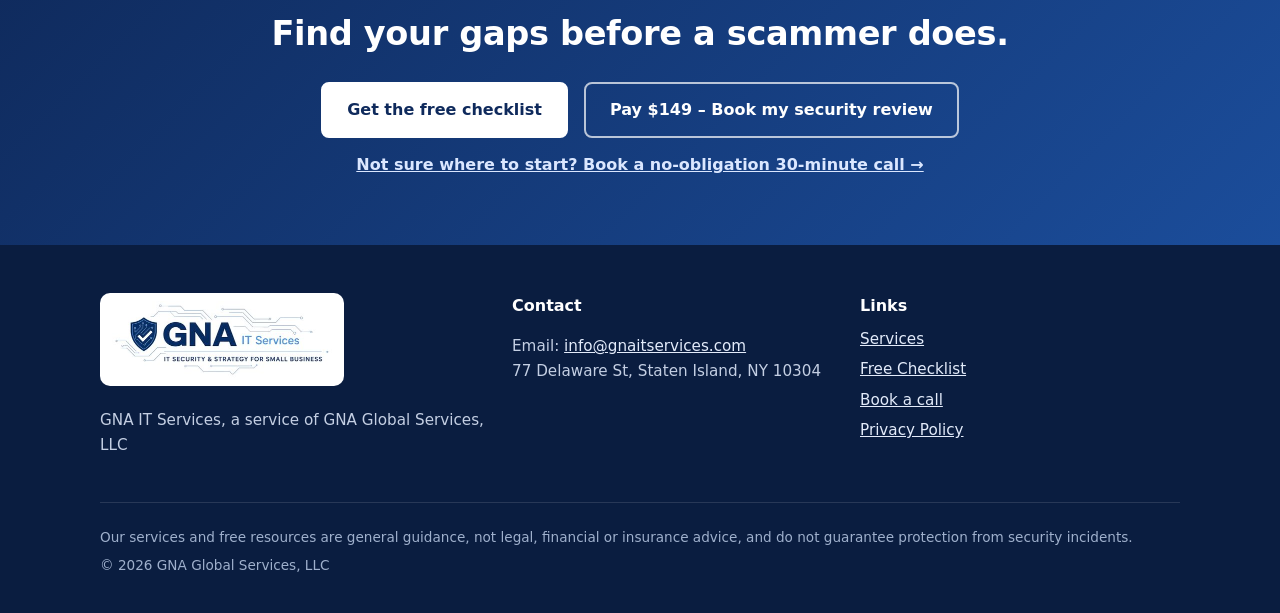
==== commit 624672e2: "Preview the $149 path and add the security review page. Make the $149 review the first step, add Who" ====
--- a/index.html
+++ b/index.html
@@ -4,13 +4,13 @@
 <meta charset="utf-8">
 <meta name="viewport" content="width=device-width, initial-scale=1">
 <title>GNA IT Services | IT Security &amp; Strategy for Small Business</title>
-<meta name="description" content="Scammers target small offices because they move money by email and rarely have an IT security person. GNA IT Services checks the basics, spots the gaps, and gives you a plain-English list of what to fix first.">
+<meta name="description" content="Start with a $149 IT Security Review. We check how your firm approves payments and protects its logins, then give you a plain-English list of what to fix first.">
 <link rel="canonical" href="https://www.gnaitservices.com/">
 <meta name="theme-color" content="#0f2a5c">
 <meta property="og:type" content="website">
 <meta property="og:site_name" content="GNA IT Services">
 <meta property="og:title" content="One fake invoice can cost more than a year of IT security.">
-<meta property="og:description" content="GNA IT Services checks the basics, spots the gaps, and gives you a plain-English list of what to fix first.">
+<meta property="og:description" content="Start with a $149 IT Security Review. We check how your firm approves payments and protects its logins, then give you a plain-English list of what to fix first.">
 <meta property="og:image" content="https://www.gnaitservices.com/og-image.png">
 <meta property="og:image:width" content="1200">
 <meta property="og:image:height" content="630">
@@ -29,6 +29,7 @@
     <a class="btn btn-sm nav-cta-m" href="#book-call">Book a call</a>
     <nav aria-label="Main">
       <a href="#services">Services</a>
+      <a href="#who-we-help">Who we help</a>
       <a href="#checklist">Free Checklist</a>
       <a href="#why">Why GNA</a>
       <a href="#faq">FAQ</a>
@@ -45,8 +46,8 @@
     <h1>One fake invoice can cost more than a year of IT security.</h1>
     <p class="lead">Scammers target small offices because they move money by email and rarely have an IT security person. GNA IT Services checks the basics, spots the gaps, and gives you a plain-English list of what to fix first.</p>
     <div class="cta-row">
-      <a class="btn" href="#checklist">Get the free IT Security &amp; Fraud Checklist</a>
-      <a class="btn btn-outline" href="https://buy.stripe.com/bJebIU0c811Ydec1NQbo405">Book a $149 IT Security Review</a>
+      <a class="btn" href="/security-review">Book a $149 IT Security Review</a>
+      <a class="btn btn-outline" href="#checklist">Get the free IT Security &amp; Fraud Checklist</a>
     </div>
     <p><a class="text-link" href="#book-call">Or book a no-obligation 30-minute call &rarr;</a></p>
     <ul class="trust">
@@ -54,6 +55,7 @@
       <li>Secure checkout through Stripe.</li>
       <li>20+ years of IT experience.</li>
     </ul>
+    <p class="audience"><span class="draft">[DRAFT]</span> For CPA and tax firms, title and closing offices, law firms that handle escrow, and property managers.</p>
   </div>
 </section>
 
@@ -86,31 +88,27 @@
     <h2>Practical IT security for small offices. Flat prices, no long contracts.</h2>
     <p class="intro">Start with a free check, or pick the service that matches what's in front of you.</p>
     <p class="path-note">Each step builds on the last.</p>
+    <p class="path-slim"><span class="draft">[DRAFT]</span> Not ready to book? <a class="text-link" href="#checklist">Start with the free IT Security &amp; Fraud Checklist &rarr;</a></p>
     <div class="services path">
-      <article class="svc" id="path-checklist">
-        <span class="badge badge-soft">Step 1</span>
-        <h3>Free IT Security &amp; Fraud Checklist</h3>
-        <div class="price">Free</div>
-        <p>22 yes-or-no checks covering the basics that stop most break-ins, plus the invoice and banking red flags scammers count on you missing.</p>
-        <div class="actions"><a class="btn btn-outline" href="#checklist">Get the free checklist</a></div>
-      </article>
       <article class="svc featured" id="security-review">
         <span class="badge">Start here</span>
+        <p class="step-kicker">Step 1 <span class="draft">[DRAFT]</span></p>
         <h3>IT Security Review</h3>
         <div class="price">$149</div>
-        <p>We review your logins and two-step login, backups, email security, updates, and your router, firewall and Wi-Fi. You get a short, plain-English report ranking each item fix now, fix soon, or fine as is.</p>
-        <ul>
-          <li>Done on a call or screen share. Nothing to install.</li>
+        <p><span class="draft">[DRAFT]</span> We review logins and two-step login, backups, email security, updates, and router, firewall and Wi-Fi, plus how payments get approved and how vendor bank changes are confirmed. You get a short, plain-English report ranking each item fix now, fix soon, or fine as is.</p>
+        <ul>
+          <li>Done on a call or screen share, nothing to install.</li>
           <li>Report within 7 business days of intake, plus a follow-up Q&amp;A.</li>
           <li>Help fixing items is quoted separately, up front.</li>
         </ul>
         <div class="actions">
           <a class="btn" href="https://buy.stripe.com/bJebIU0c811Ydec1NQbo405">Pay $149 – Book my security review</a>
-          <a class="text-link" href="https://www.getpaidgna.com/security-review">Learn more &rarr;</a>
+          <a class="text-link" href="/security-review">Learn more &rarr;</a>
         </div>
       </article>
       <article class="svc" id="quick-audit">
         <span class="badge badge-soft">When you want more than the basics</span>
+        <p class="step-kicker">Step 2 <span class="draft">[DRAFT]</span></p>
         <h3>IT Quick Audit</h3>
         <div class="price">$497</div>
         <p>A hands-on review of your systems — we check your backups, security, and updates, then hand you a written fix list you can act on. Delivered in 5 business days.</p>
@@ -119,11 +117,34 @@
       </article>
       <article class="svc" id="strategy-assessment">
         <span class="badge badge-soft">When you're planning ahead</span>
+        <p class="step-kicker">Step 3 <span class="draft">[DRAFT]</span></p>
         <h3>IT Strategy &amp; AI Readiness Assessment</h3>
         <div class="price">$1,997</div>
         <p>Built on the Quick Audit. A strategy and AI readiness plan for where your technology goes next and where AI tools can fit safely. Delivered in 2 weeks.</p>
         <div class="actions"><a class="btn" href="https://buy.stripe.com/bJeeV6bUQdOK4HG2RUbo409">Pay $1,997 – Book my assessment</a></div>
       </article>
+    </div>
+    <div class="who" id="who-we-help">
+      <h2>Built for firms that handle other people's money. <span class="draft">[DRAFT]</span></h2>
+      <div class="who-grid">
+        <article class="card">
+          <h3>CPA and tax firms</h3>
+          <p>Client records, e-filing logins and refund details.</p>
+        </article>
+        <article class="card">
+          <h3>Title and closing offices</h3>
+          <p>Wire instructions and closing funds.</p>
+        </article>
+        <article class="card">
+          <h3>Law firms that handle escrow</h3>
+          <p>Trust and escrow account payments.</p>
+        </article>
+        <article class="card">
+          <h3>Property managers</h3>
+          <p>Rent, deposits and vendor payments.</p>
+        </article>
+      </div>
+      <p class="partner">Bookkeeper, CPA or insurance broker? We work with referral partners. Email <a href="mailto:info@gnaitservices.com">info@gnaitservices.com</a> to talk about referring clients.</p>
     </div>
     <h3 class="more-h">More services</h3>
     <div class="services">
@@ -288,6 +309,8 @@
 <section class="section alt" id="faq">
   <div class="wrap narrow faq">
     <h2>FAQ</h2>
+    <details><summary>Where should I start? <span class="draft">[DRAFT]</span></summary><p>With the $149 IT Security Review. If you want to go deeper, the Quick Audit and the Assessment build on it.</p></details>
+    <details><summary>What do you look at for payment risk? <span class="draft">[DRAFT]</span></summary><p>How invoices and payments get approved, how vendor bank-detail changes are confirmed, and how the email accounts that handle payments are protected.</p></details>
     <details><summary>Who is this for?</summary><p>Small businesses and offices, about 5 to 50 people, that don't have a full-time IT security person.</p></details>
     <details><summary>Do you need access to my systems?</summary><p>No installs. For the reviews, we walk through your setup together on a call or screen share.</p></details>
     <details><summary>How long does the $149 review take?</summary><p>7 business days from intake to report, and a follow-up Q&amp;A is included.</p></details>
--- a/styles.css
+++ b/styles.css
@@ -136,3 +136,27 @@
 .services{align-items:stretch}
 .svc .actions{justify-content:flex-start;min-height:104px}
 .svc .badge-soft{position:static;align-self:flex-start;margin:-6px 0 0;white-space:normal}
+.step-kicker{margin:6px 0 0;font-size:.78rem;font-weight:700;letter-spacing:.04em;text-transform:uppercase;color:var(--blue)}
+.path-slim{margin:22px 0 0;font-size:1.05rem;color:var(--navy)}
+.audience{margin:14px 0 0;max-width:720px;color:var(--navy);font-weight:600}
+.who{margin-top:56px}
+.who-grid{display:grid;gap:16px;grid-template-columns:repeat(auto-fit,minmax(220px,1fr));margin-top:22px}
+.who-grid h3{margin-bottom:6px}
+.partner{margin:22px 0 0;color:var(--muted)}
+.draft-flag{margin:0 0 14px}
+.familiar{list-style:none;padding:0;margin:8px 0 0}
+.familiar li{position:relative;padding-left:28px;margin:12px 0}
+.familiar li::before{content:"";position:absolute;left:0;top:.55em;width:8px;height:8px;border-radius:50%;background:var(--sky)}
+.inc-grid,.ben-grid{display:grid;gap:16px;grid-template-columns:repeat(auto-fit,minmax(240px,1fr));margin-top:26px;align-items:start}
+.inc,.ben{background:#fff;border:1px solid var(--line);border-radius:var(--r);padding:22px}
+.inc h3,.ben h3{margin-bottom:6px}
+.inc p,.ben p{margin:0;color:var(--muted)}
+.inc p + p{margin-top:10px}
+.inc.featured{border:2px solid var(--blue);box-shadow:0 8px 24px rgba(15,42,92,.08)}
+.steps{list-style:none;padding:0;margin:28px 0 0;display:grid;gap:16px;counter-reset:s;grid-template-columns:repeat(auto-fit,minmax(220px,1fr))}
+.steps li{counter-increment:s;background:#fff;border:1px solid var(--line);border-radius:var(--r);padding:22px}
+.steps li::before{content:counter(s);display:inline-grid;place-items:center;width:32px;height:32px;border-radius:50%;background:var(--blue);color:#fff;font-weight:700;margin-bottom:10px}
+.steps h3{margin:0 0 6px}
+.steps p{margin:0;color:var(--muted)}
+.band p{color:#e8eefb;margin:8px auto 0;max-width:640px}
+.sr-next{padding-top:8px}
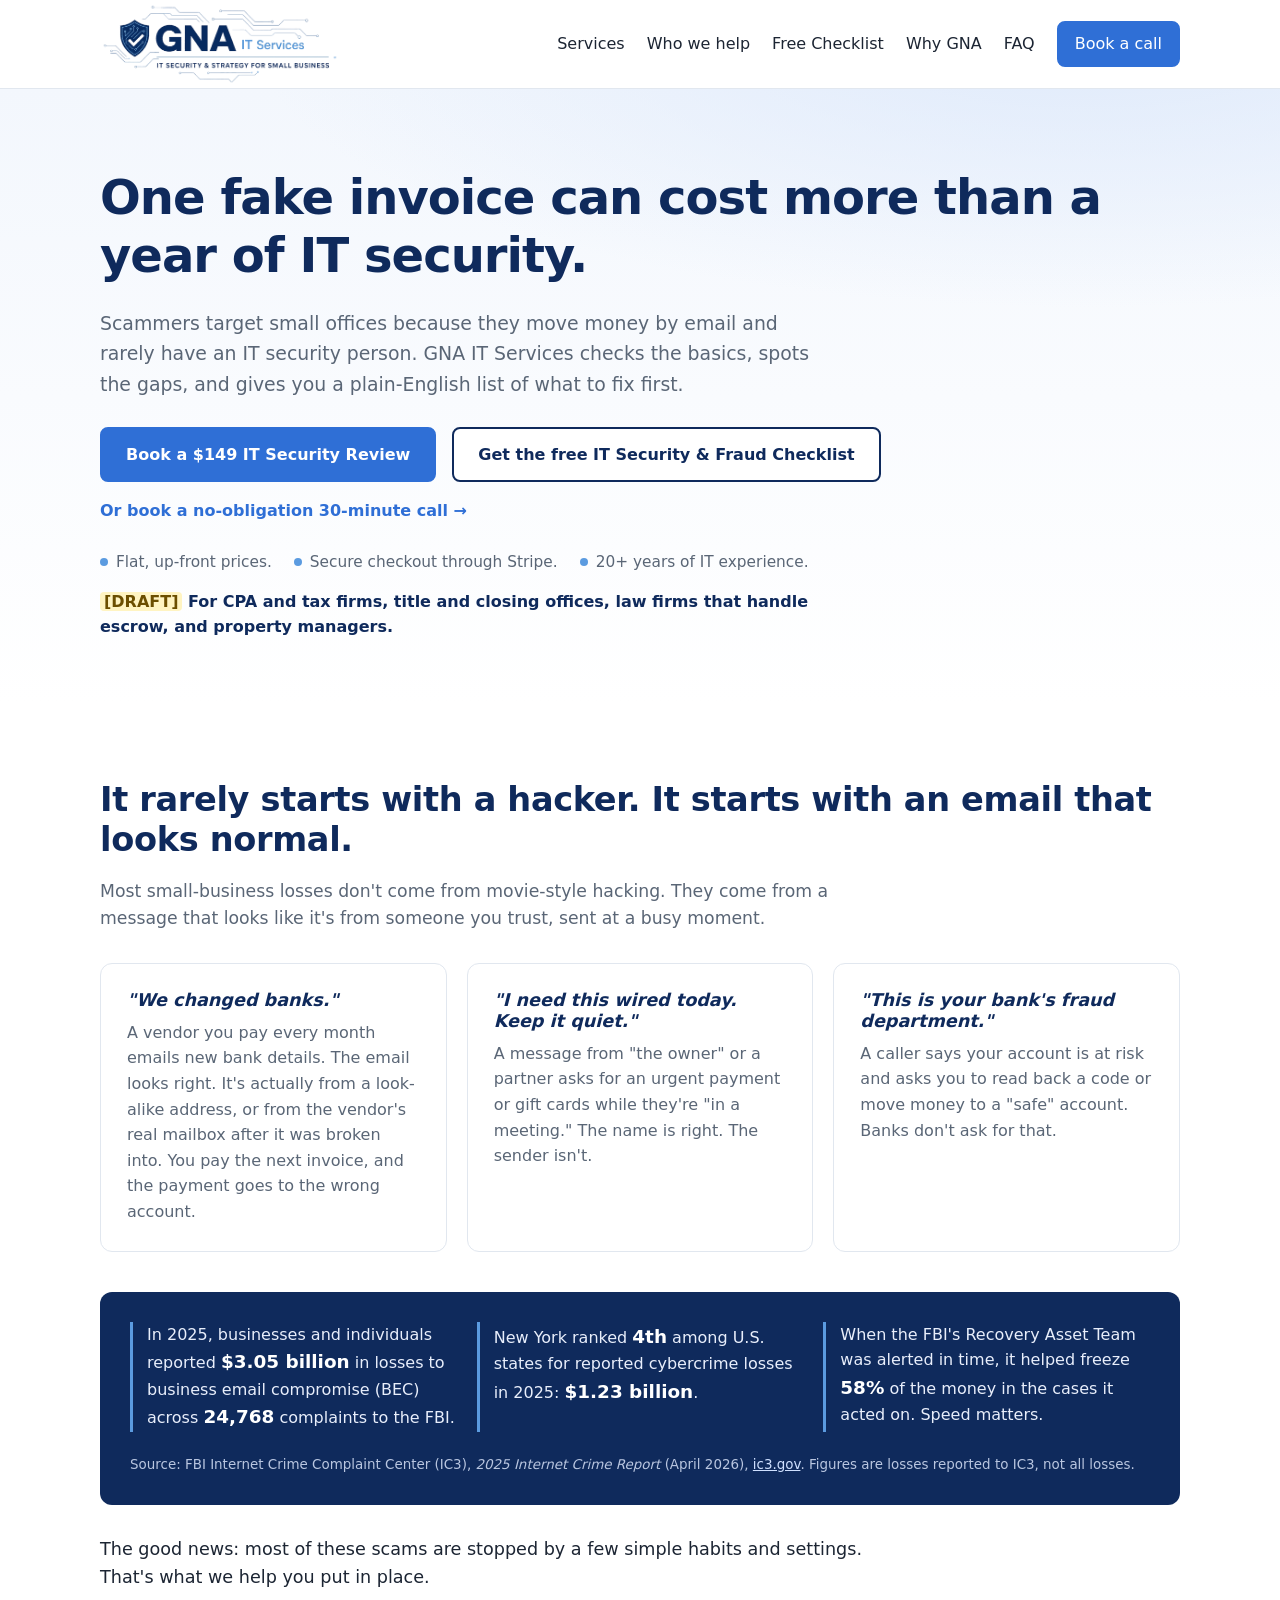
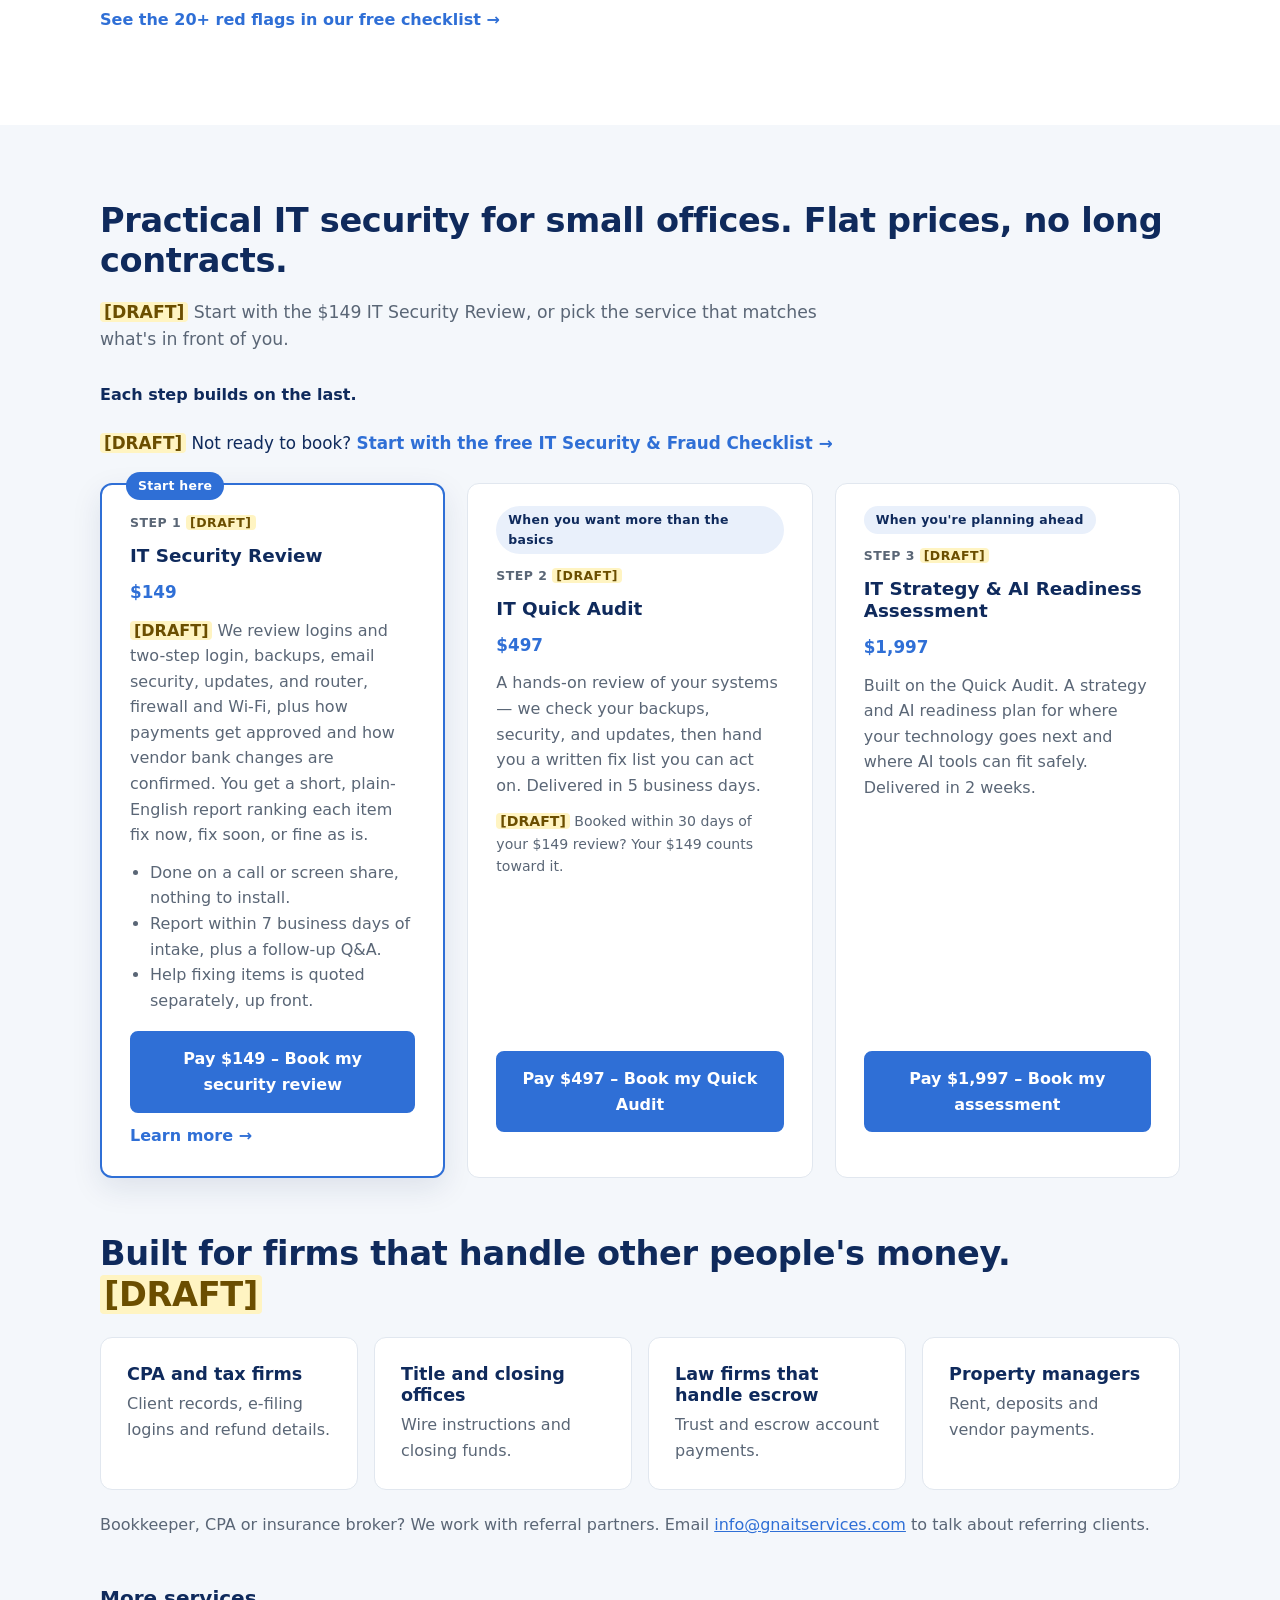
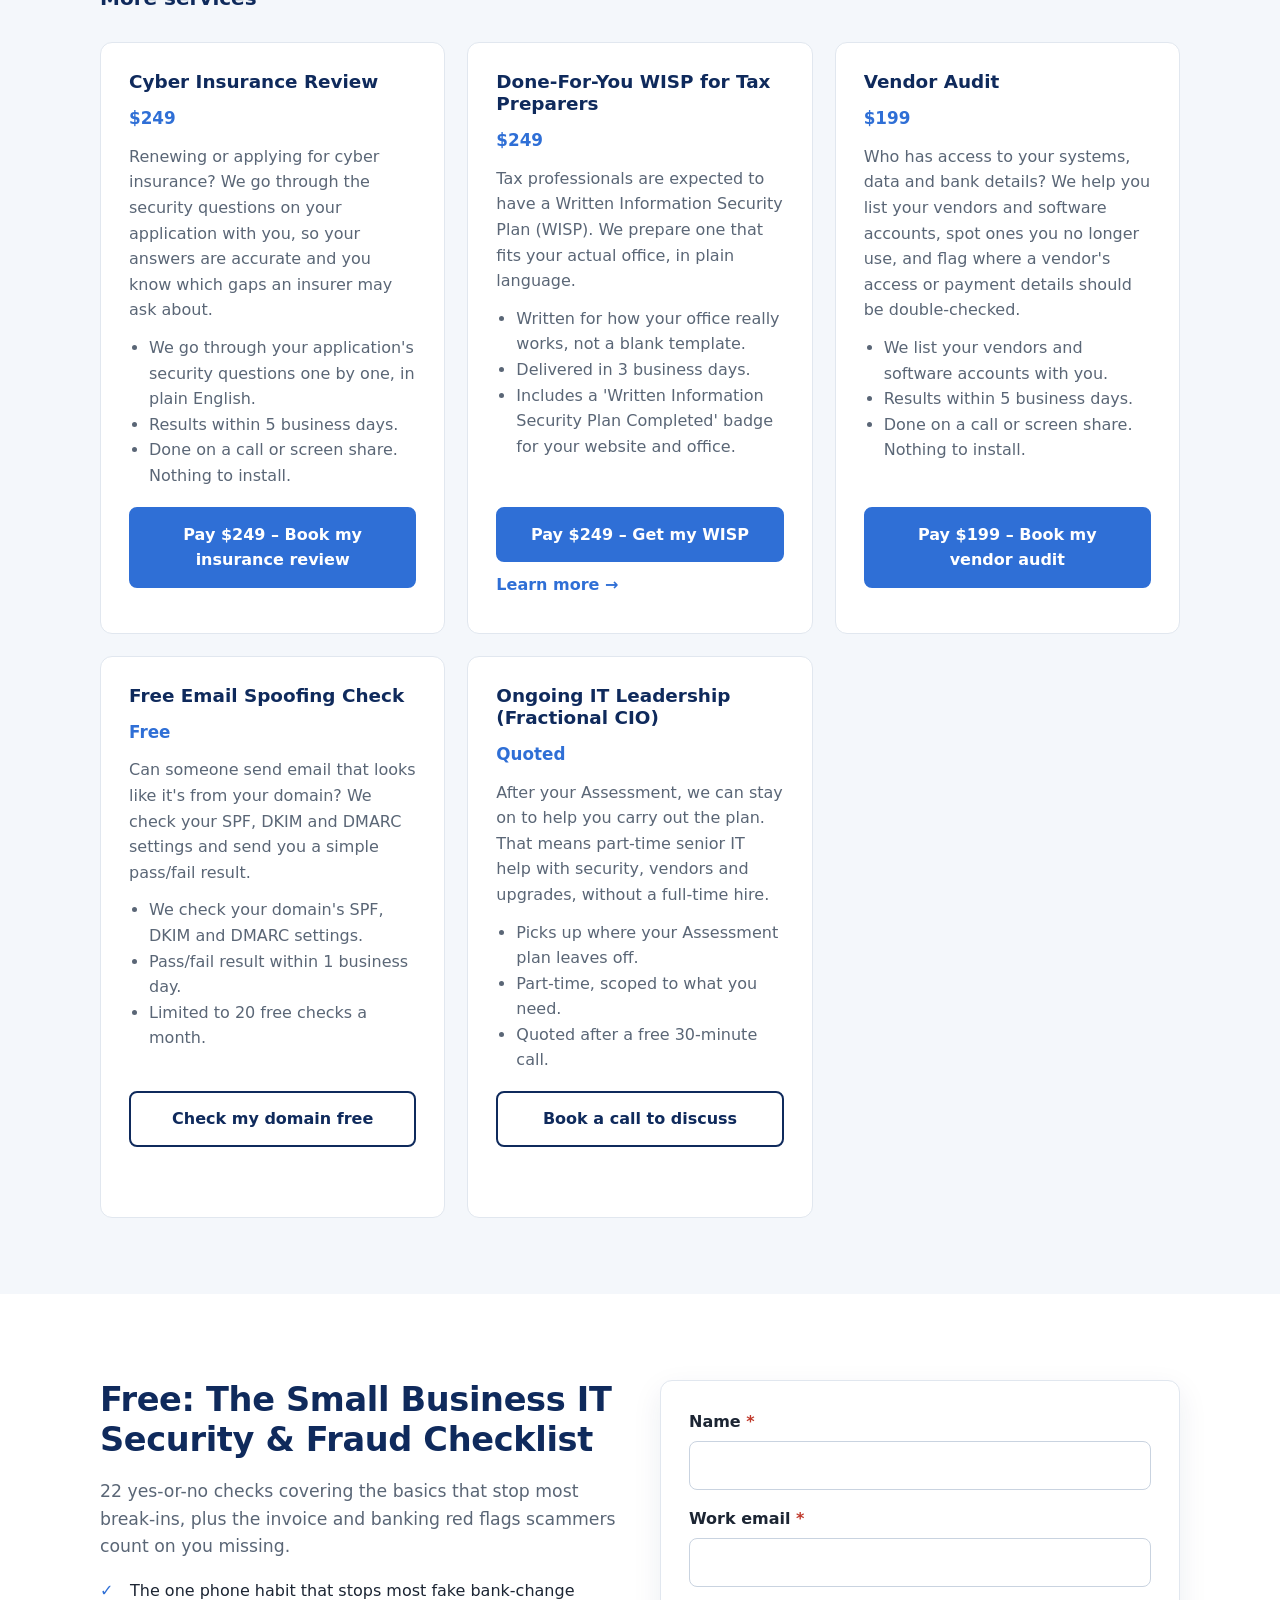
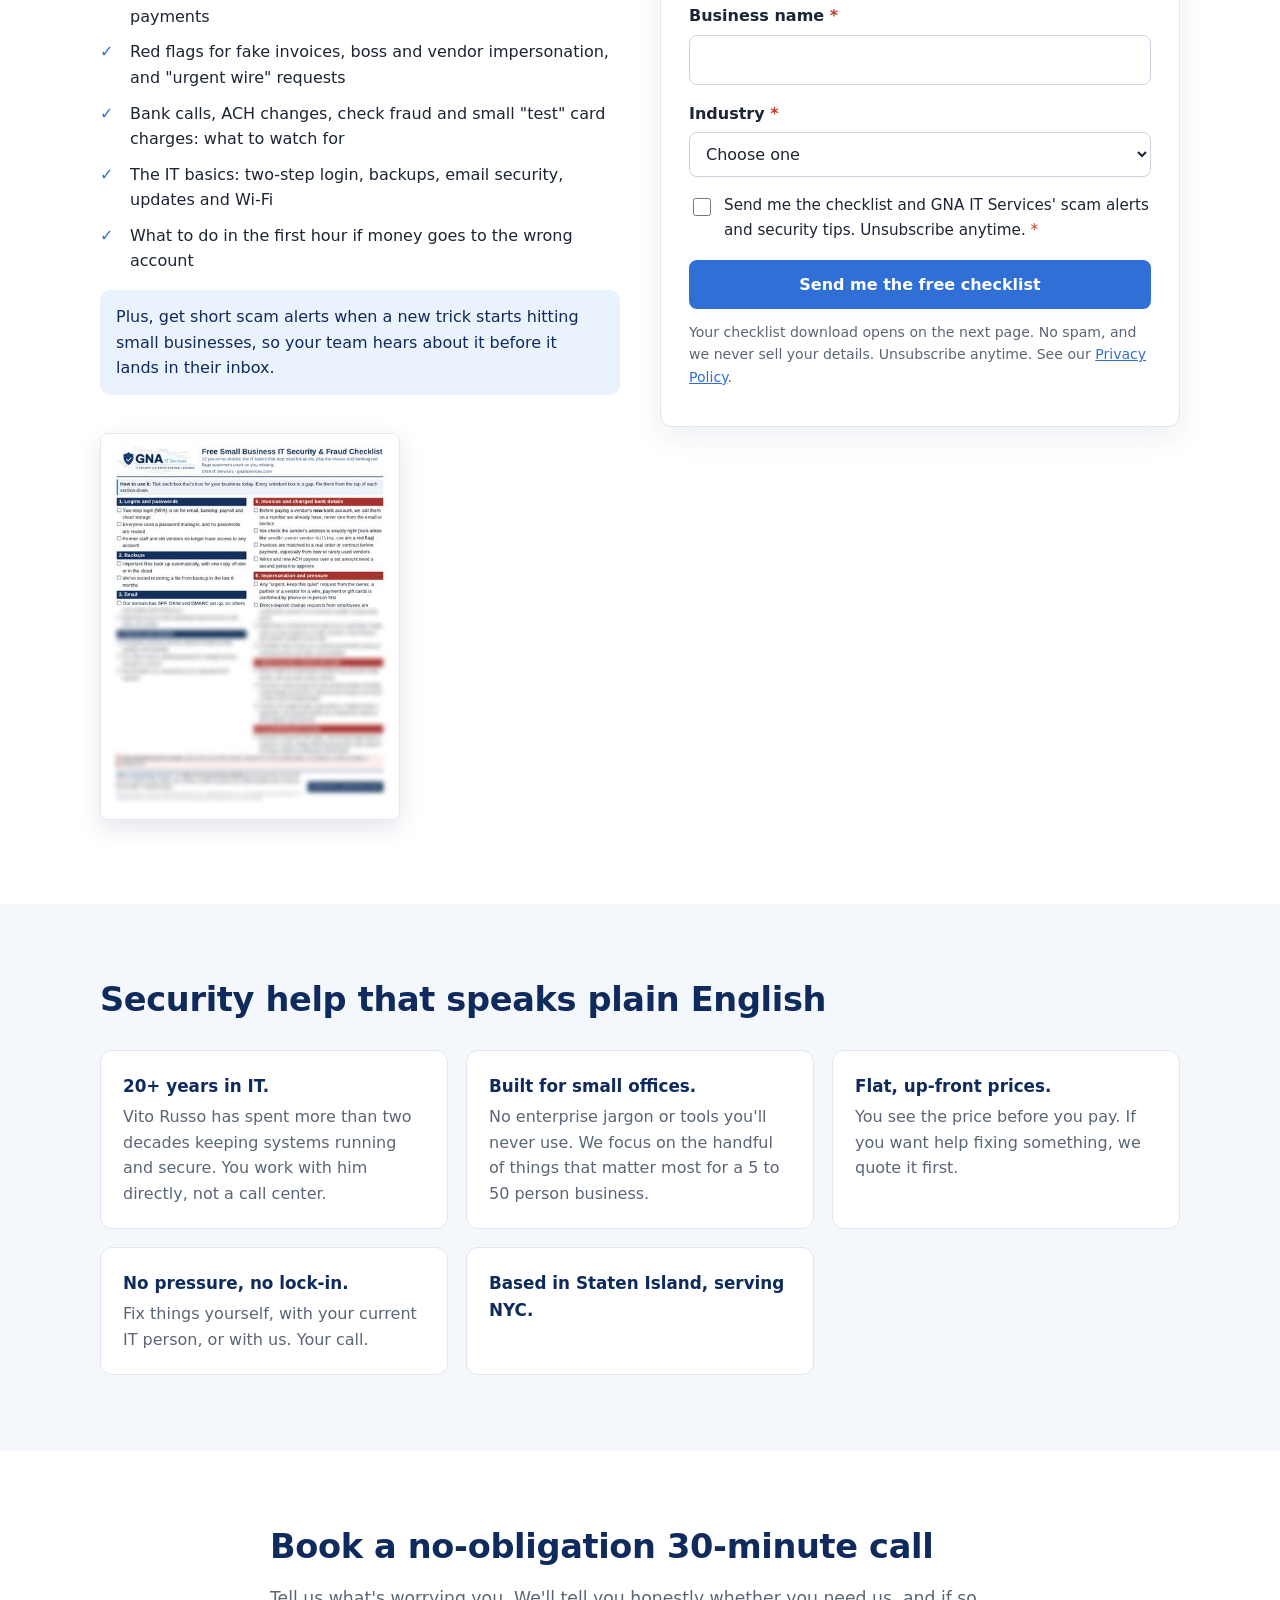
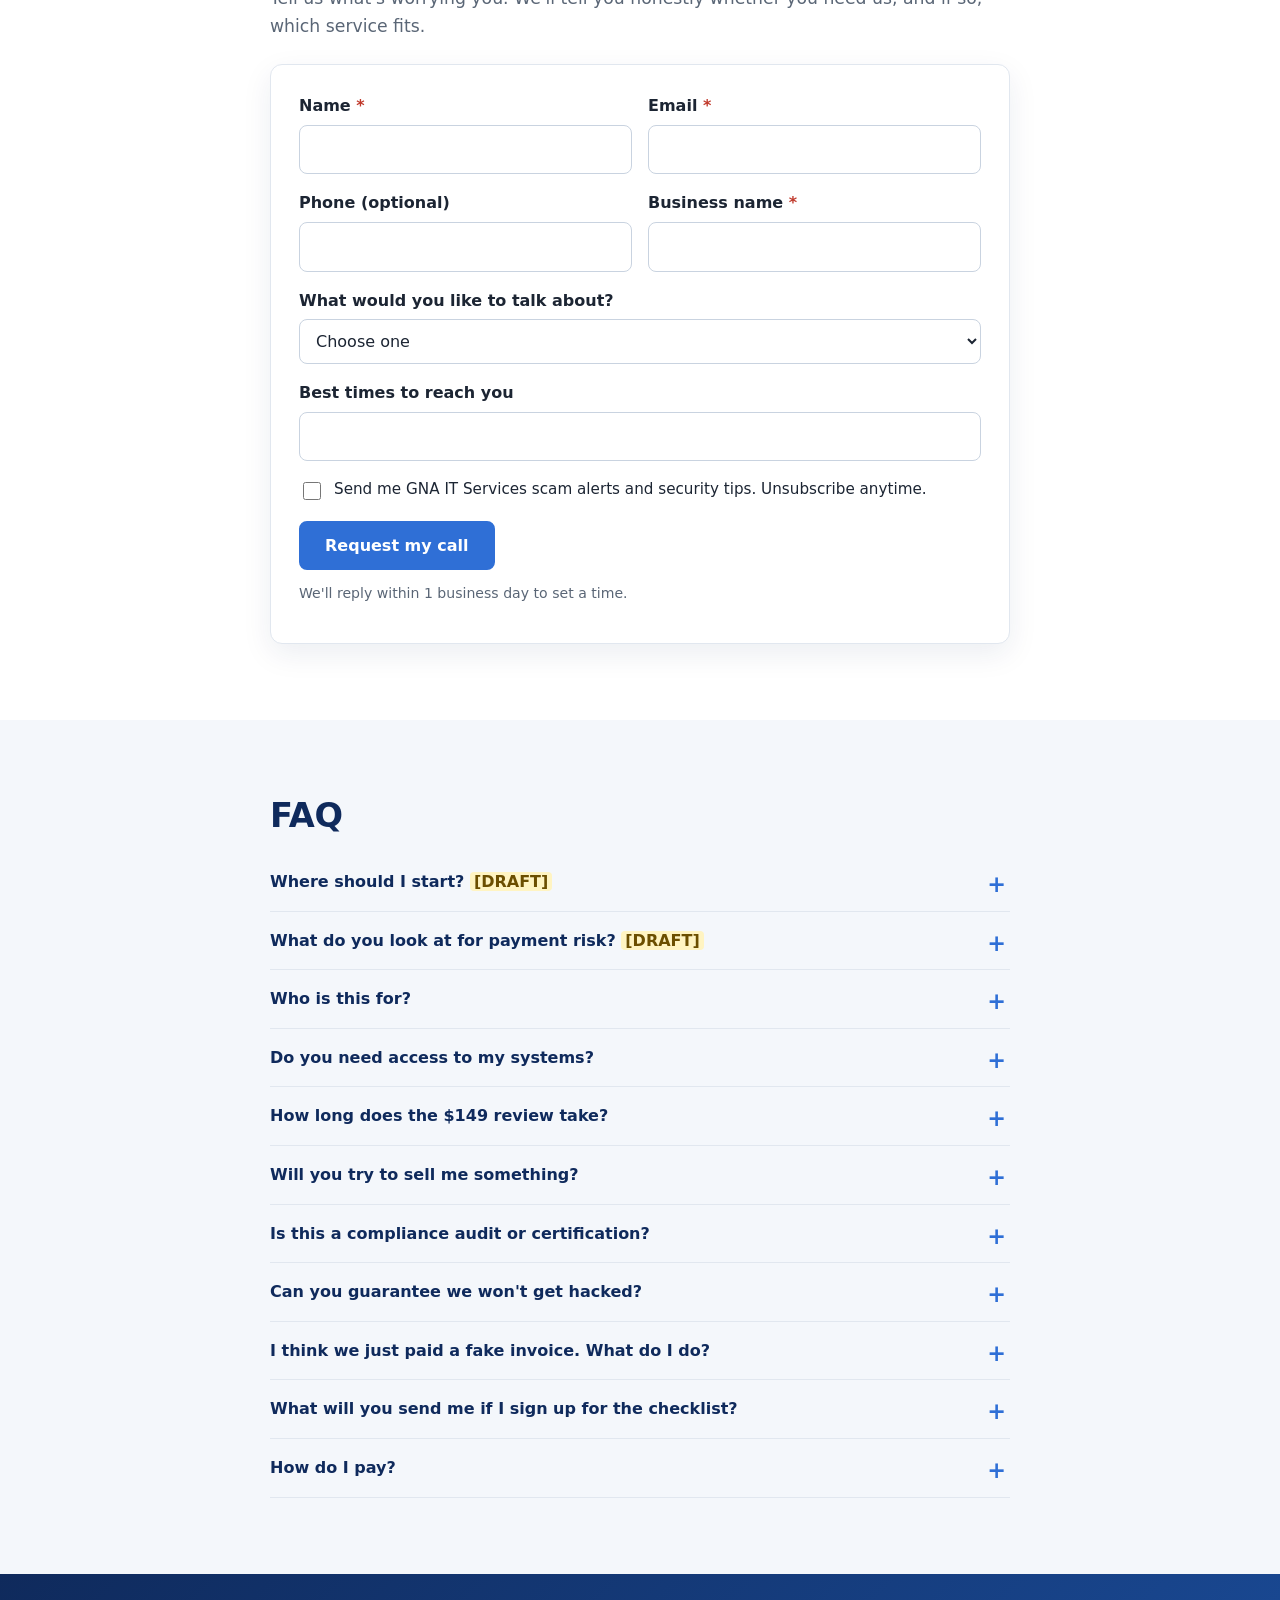
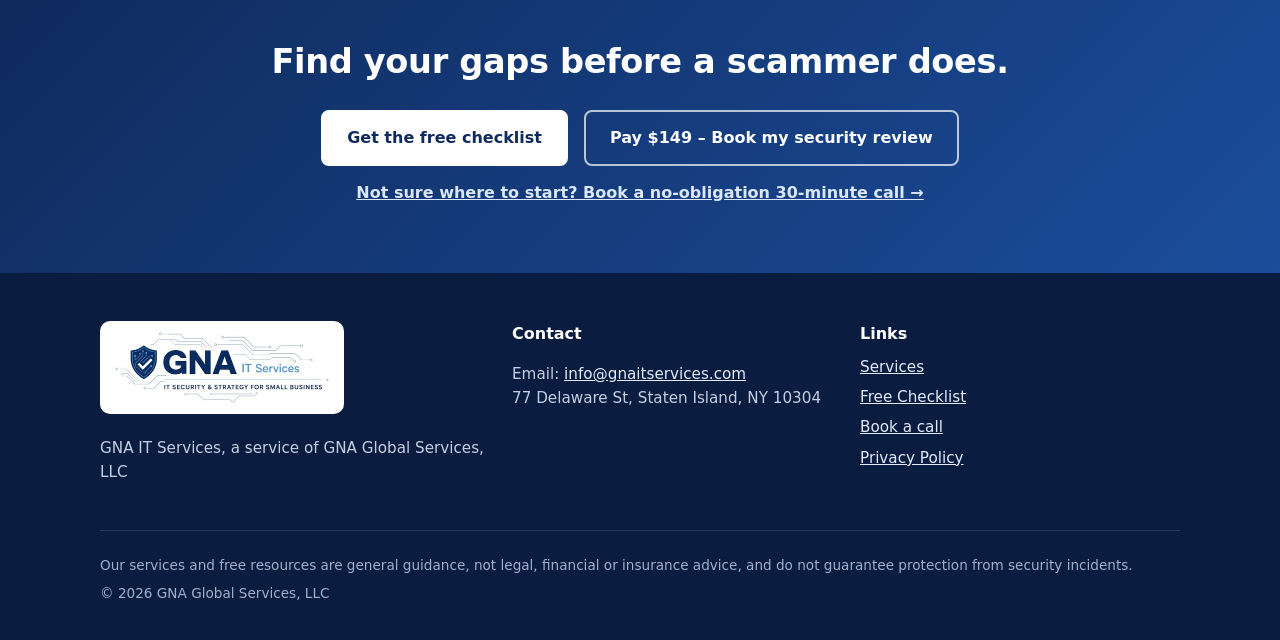
==== commit b6a69923: "Tag the approved draft lines and split the AI-use copy. Keep the short AI use check under What's inc" ====
--- a/index.html
+++ b/index.html
@@ -86,7 +86,7 @@
 <section class="section alt" id="services">
   <div class="wrap">
     <h2>Practical IT security for small offices. Flat prices, no long contracts.</h2>
-    <p class="intro">Start with a free check, or pick the service that matches what's in front of you.</p>
+    <p class="intro"><span class="draft">[DRAFT]</span> Start with the $149 IT Security Review, or pick the service that matches what's in front of you.</p>
     <p class="path-note">Each step builds on the last.</p>
     <p class="path-slim"><span class="draft">[DRAFT]</span> Not ready to book? <a class="text-link" href="#checklist">Start with the free IT Security &amp; Fraud Checklist &rarr;</a></p>
     <div class="services path">
@@ -112,7 +112,7 @@
         <h3>IT Quick Audit</h3>
         <div class="price">$497</div>
         <p>A hands-on review of your systems — we check your backups, security, and updates, then hand you a written fix list you can act on. Delivered in 5 business days.</p>
-        <p class="fine">Booked within 30 days of your $149 review? Your $149 counts toward it.</p>
+        <p class="fine"><span class="draft">[DRAFT]</span> Booked within 30 days of your $149 review? Your $149 counts toward it.</p>
         <div class="actions"><a class="btn" href="https://buy.stripe.com/cNi8wI1gc6mi6PO3VYbo408">Pay $497 – Book my Quick Audit</a></div>
       </article>
       <article class="svc" id="strategy-assessment">
--- a/styles.css
+++ b/styles.css
@@ -152,6 +152,8 @@
 .inc h3,.ben h3{margin-bottom:6px}
 .inc p,.ben p{margin:0;color:var(--muted)}
 .inc p + p{margin-top:10px}
+.inc ul{margin:10px 0 0;padding-left:1.15em;color:var(--muted)}
+.inc li{margin:0}
 .inc.featured{border:2px solid var(--blue);box-shadow:0 8px 24px rgba(15,42,92,.08)}
 .steps{list-style:none;padding:0;margin:28px 0 0;display:grid;gap:16px;counter-reset:s;grid-template-columns:repeat(auto-fit,minmax(220px,1fr))}
 .steps li{counter-increment:s;background:#fff;border:1px solid var(--line);border-radius:var(--r);padding:22px}
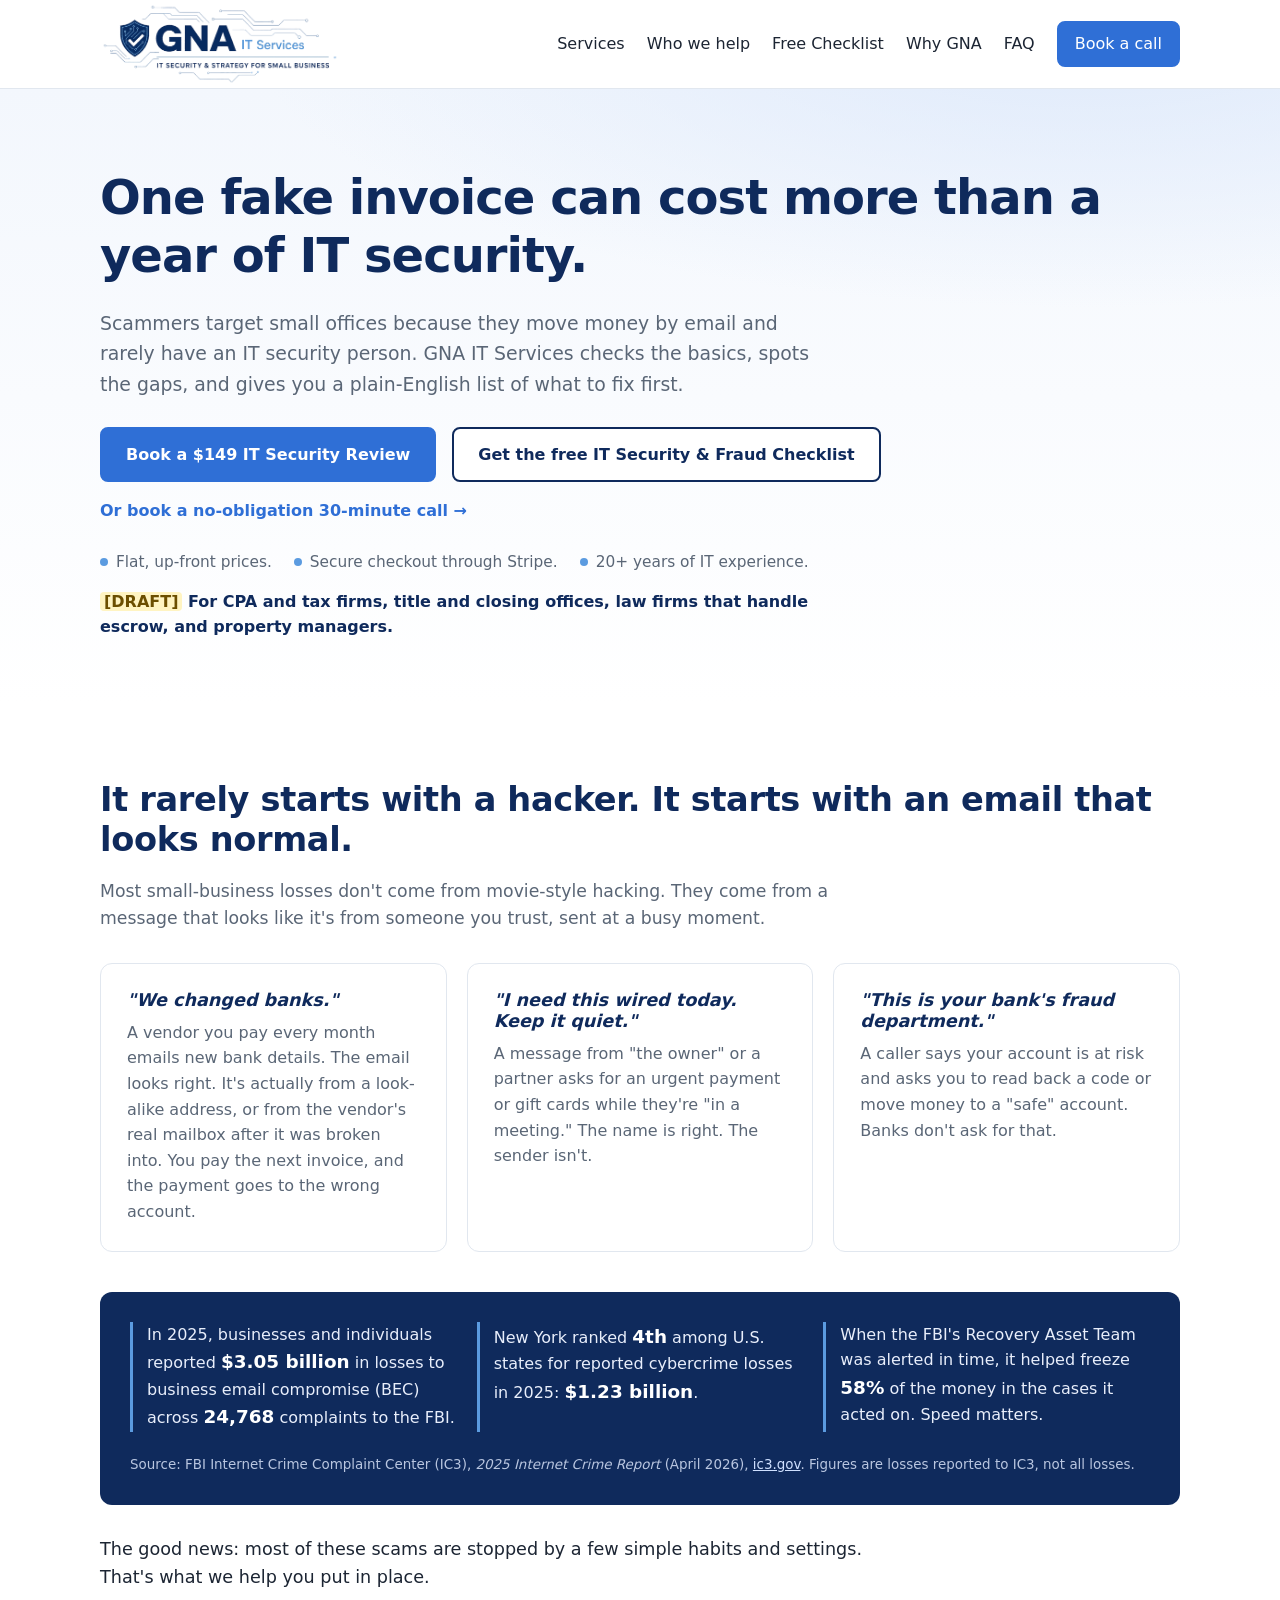
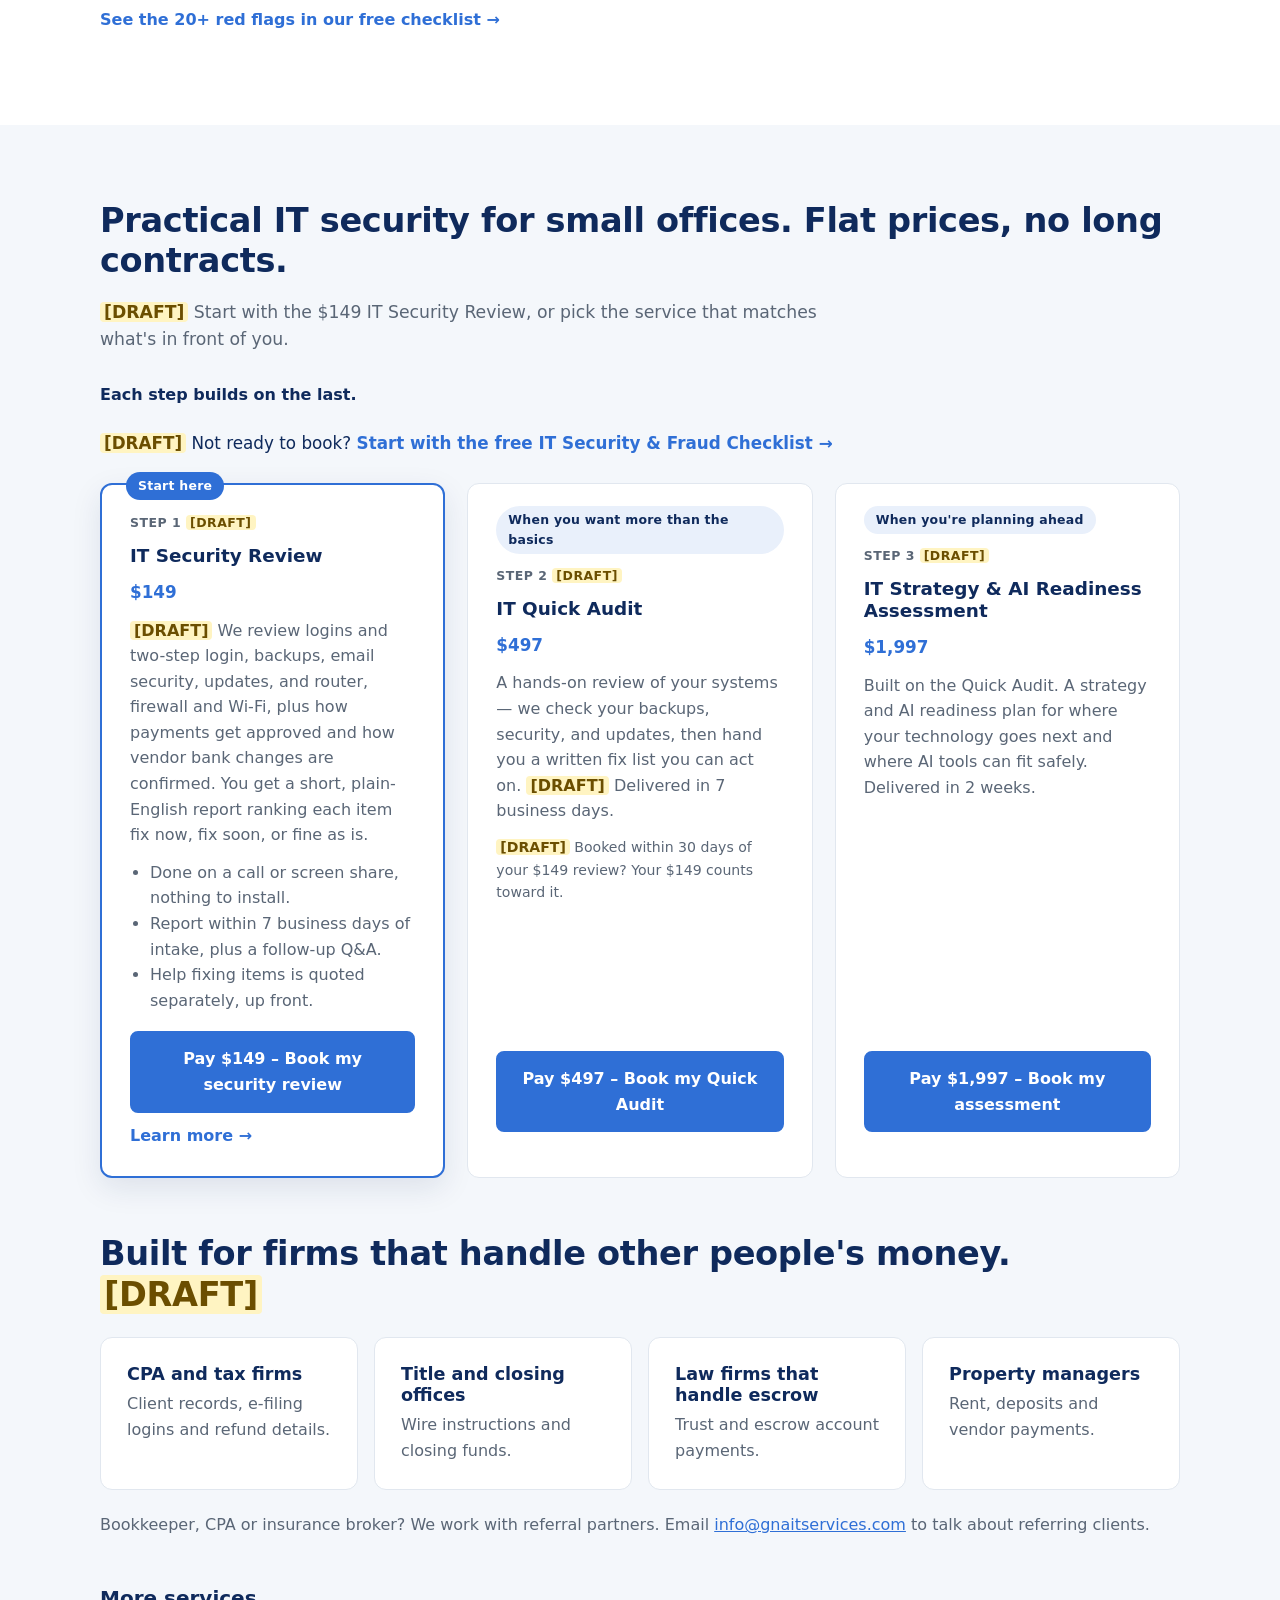
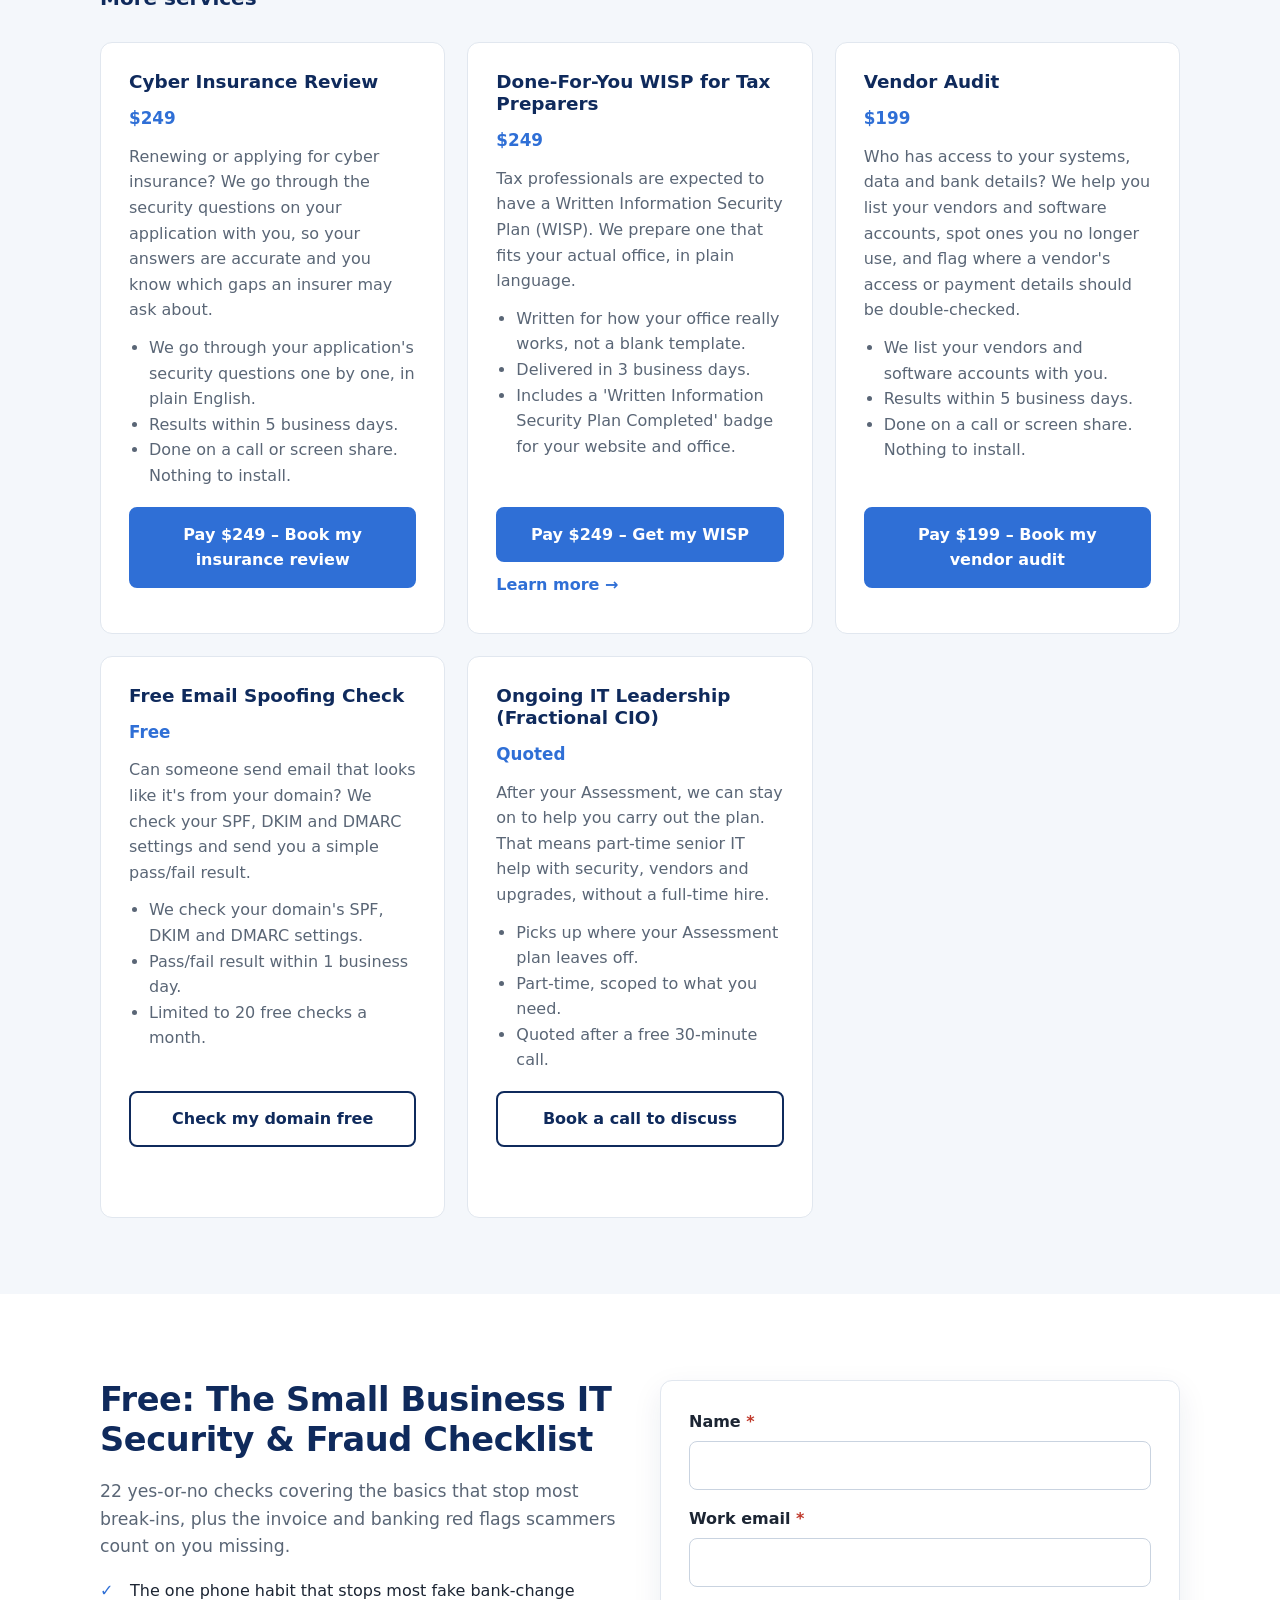
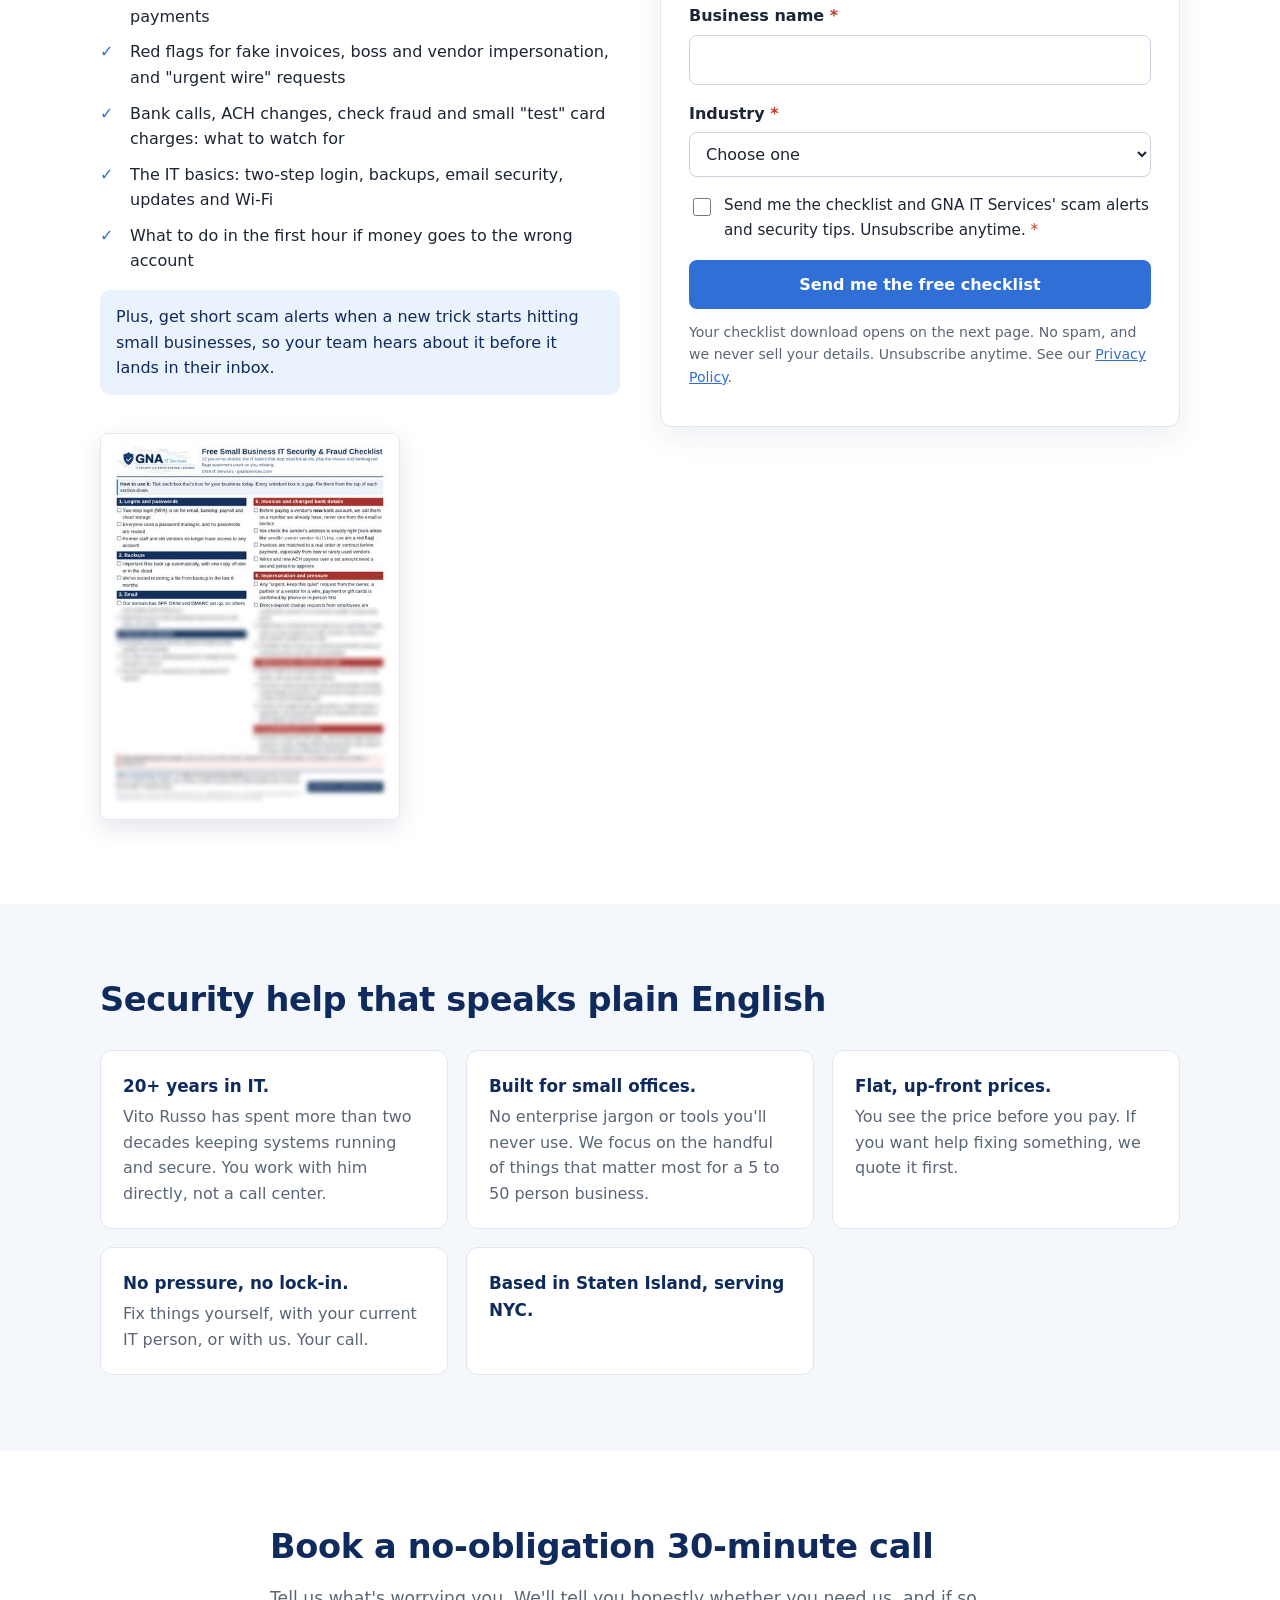
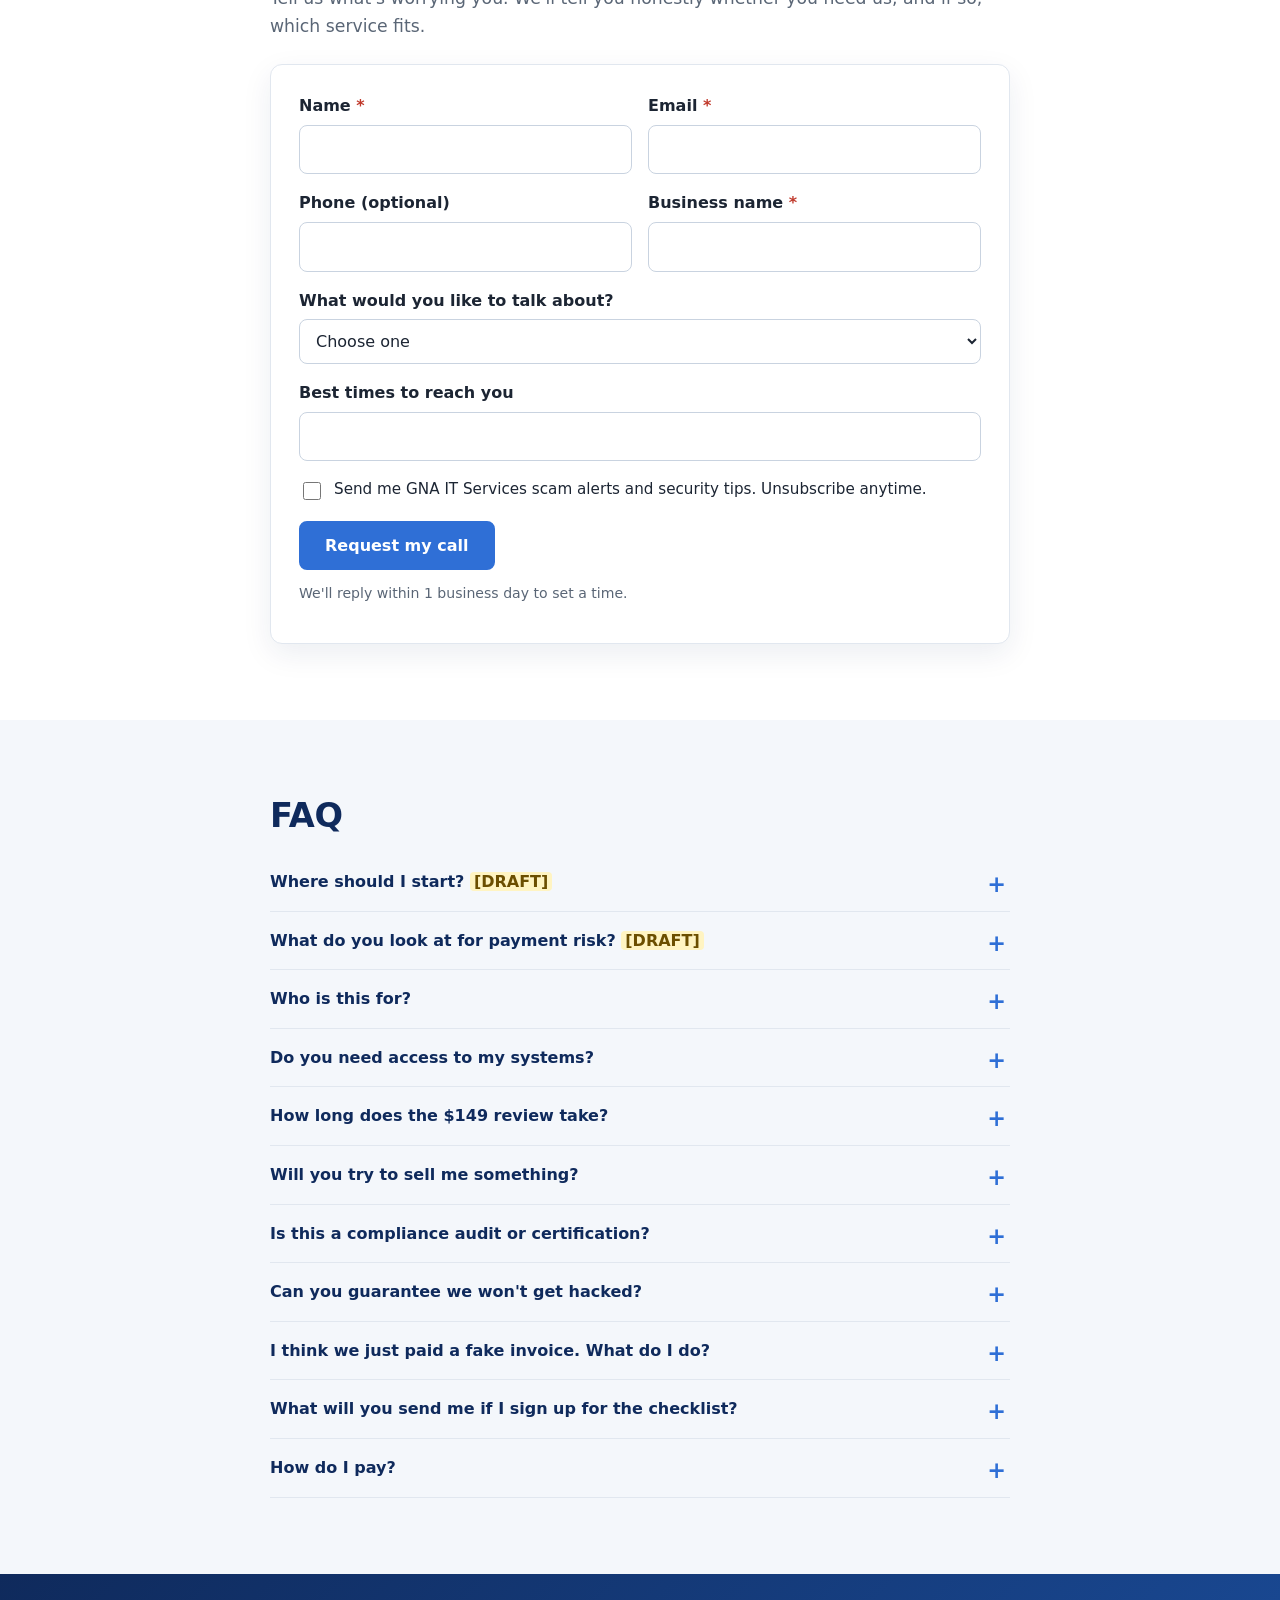
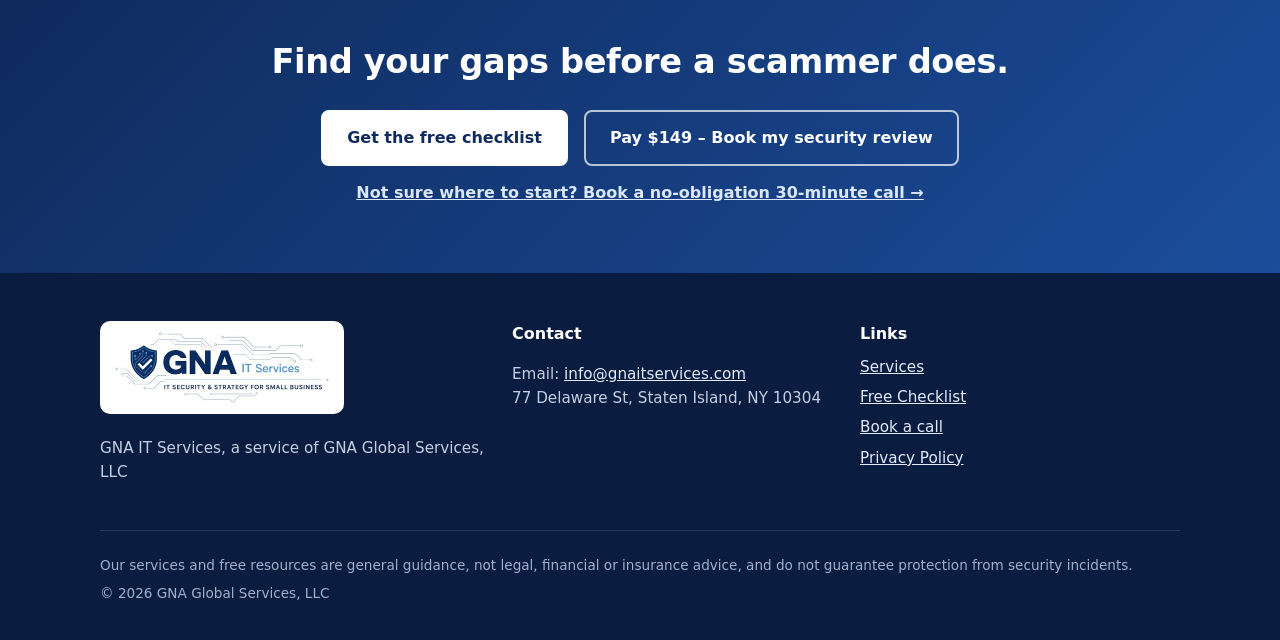
==== commit 4e0c1baa: "Switch the review scope to option A and set the Quick Audit to 7 business days. Replace the larger-f" ====
--- a/index.html
+++ b/index.html
@@ -111,7 +111,7 @@
         <p class="step-kicker">Step 2 <span class="draft">[DRAFT]</span></p>
         <h3>IT Quick Audit</h3>
         <div class="price">$497</div>
-        <p>A hands-on review of your systems — we check your backups, security, and updates, then hand you a written fix list you can act on. Delivered in 5 business days.</p>
+        <p>A hands-on review of your systems — we check your backups, security, and updates, then hand you a written fix list you can act on. <span class="draft">[DRAFT]</span> Delivered in 7 business days.</p>
         <p class="fine"><span class="draft">[DRAFT]</span> Booked within 30 days of your $149 review? Your $149 counts toward it.</p>
         <div class="actions"><a class="btn" href="https://buy.stripe.com/cNi8wI1gc6mi6PO3VYbo408">Pay $497 – Book my Quick Audit</a></div>
       </article>
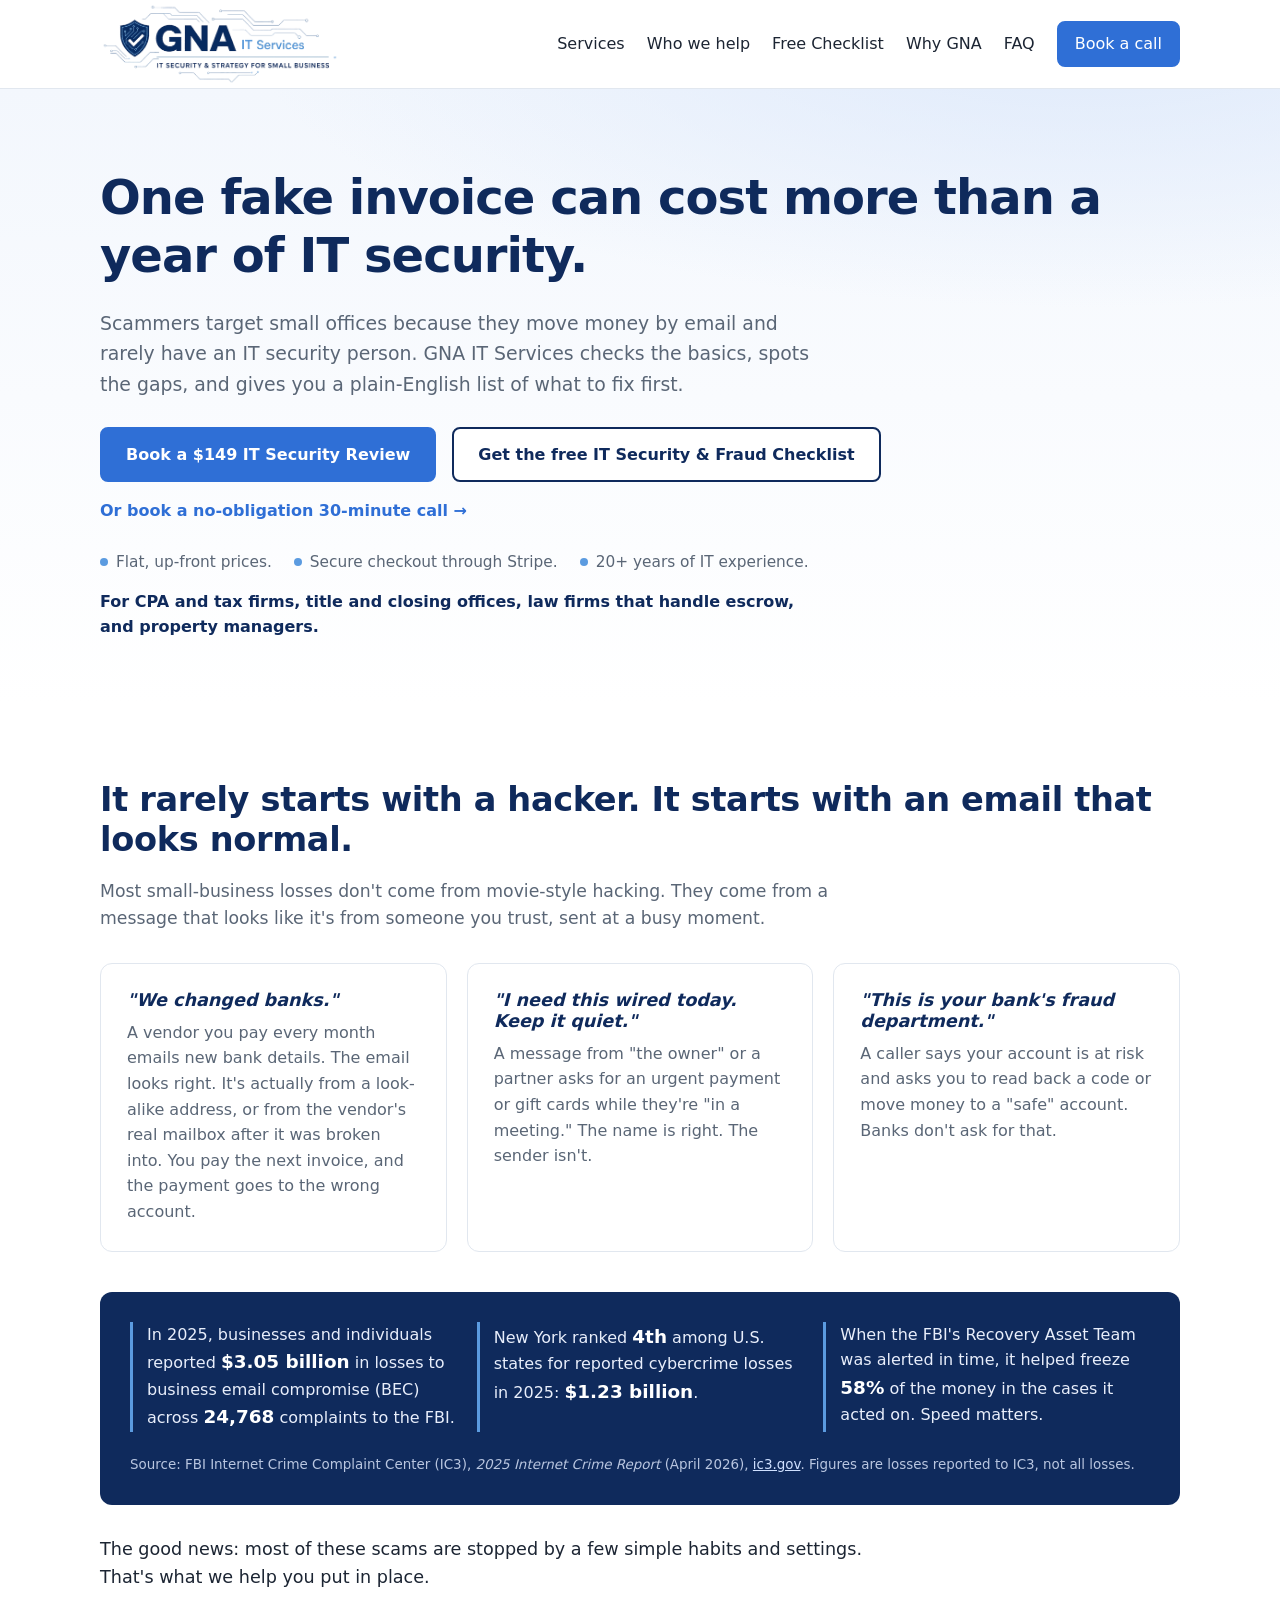
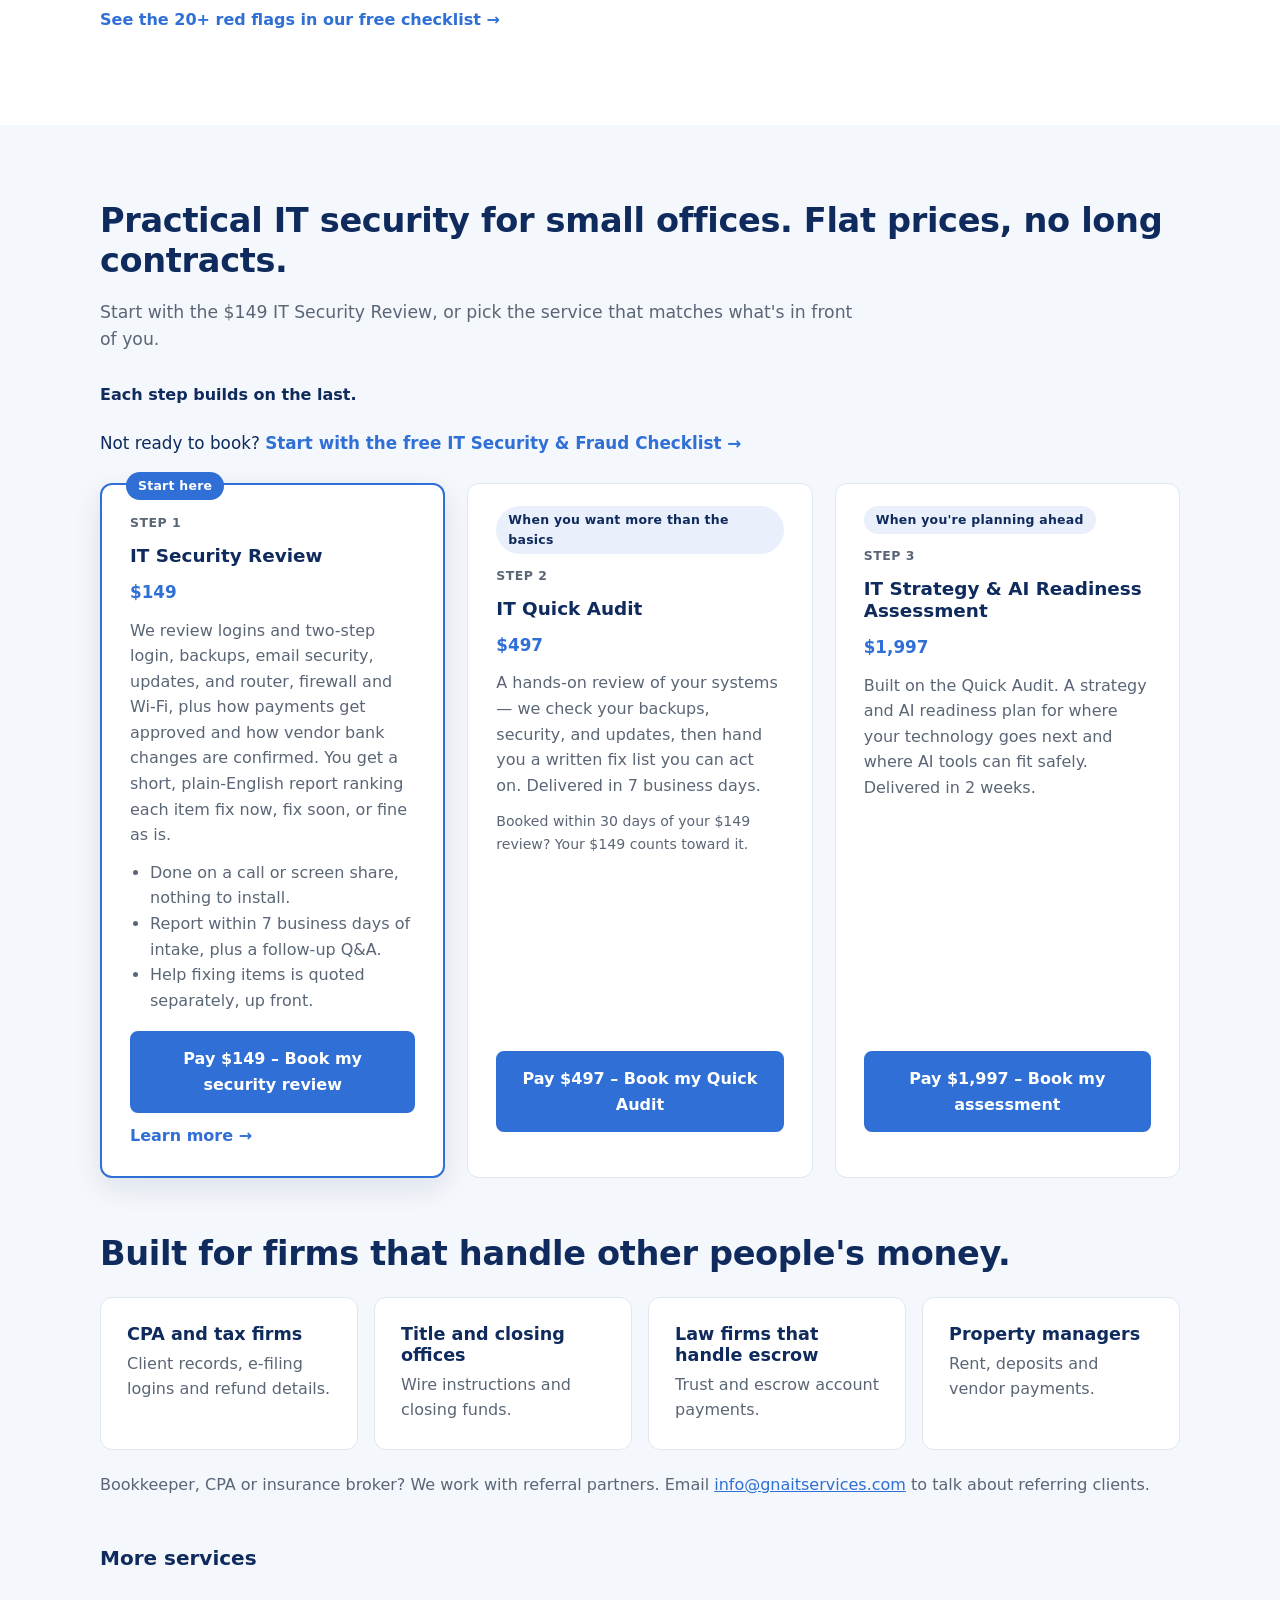
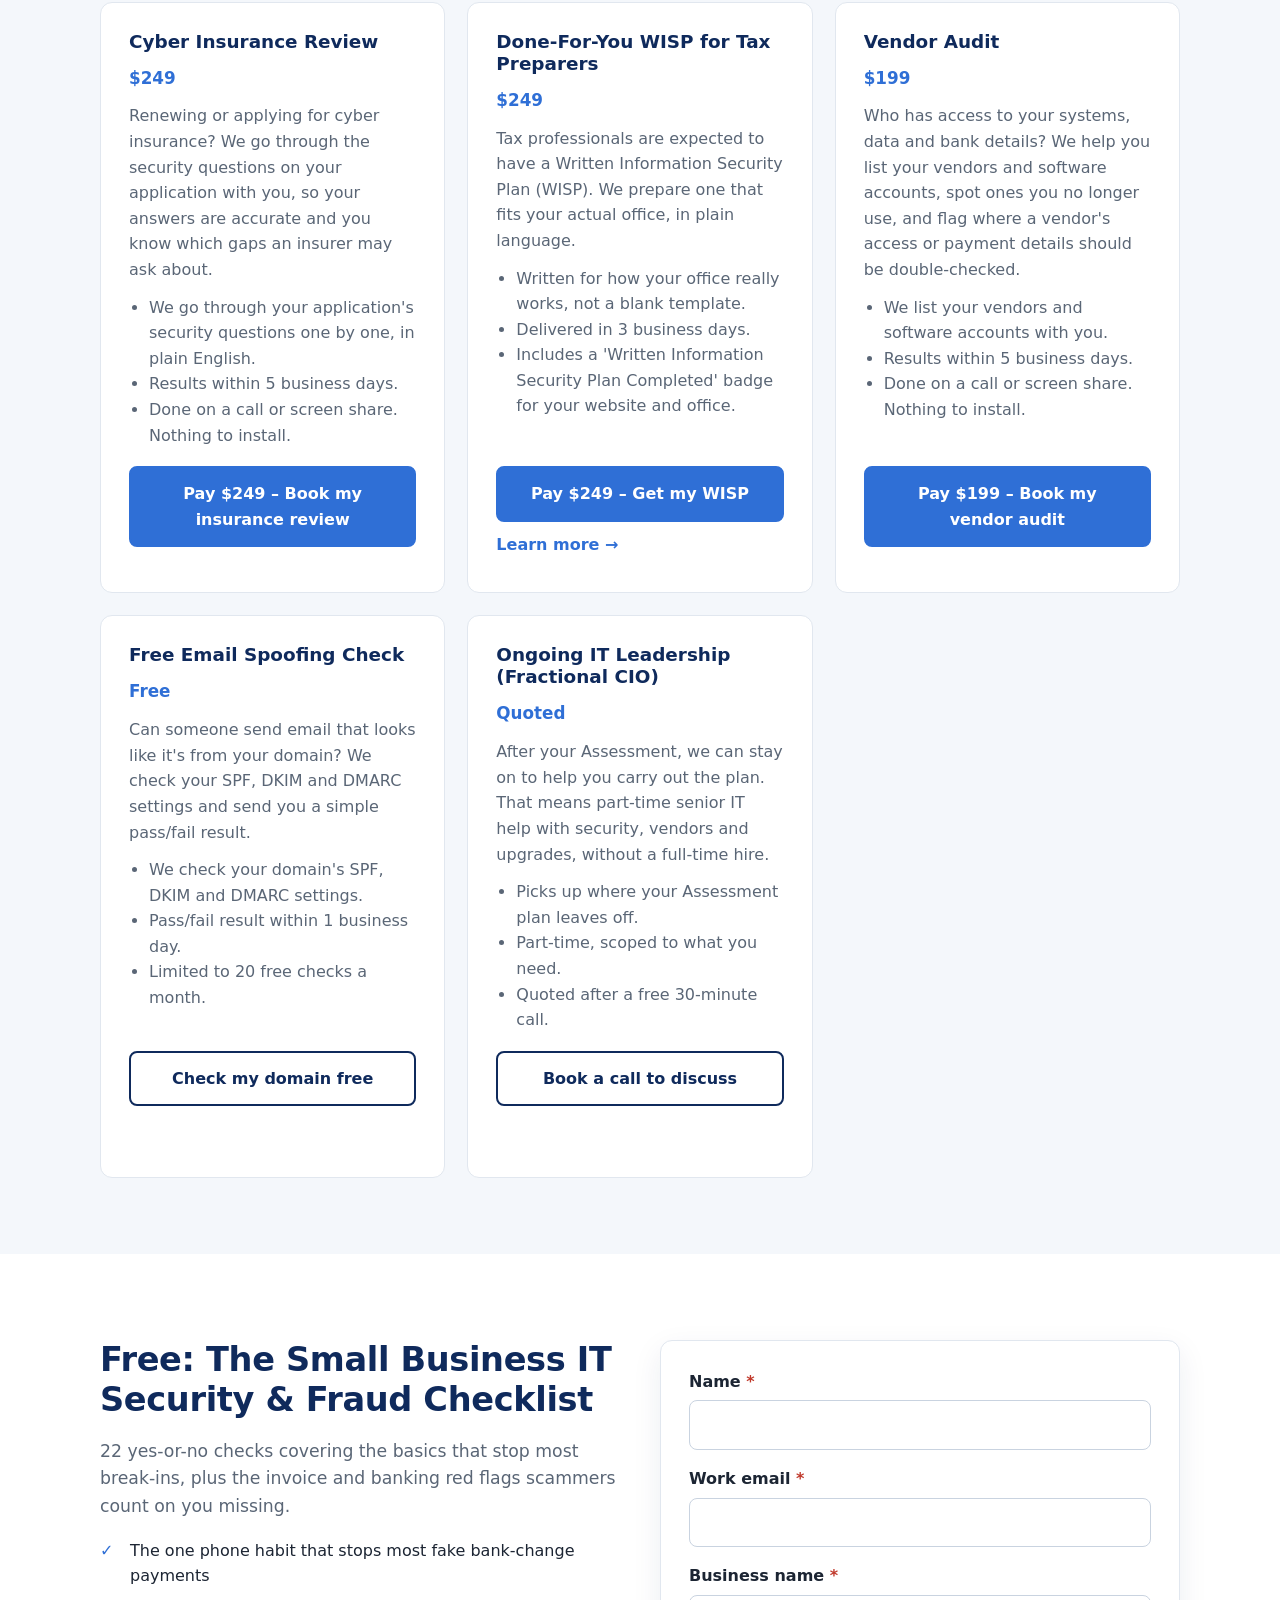
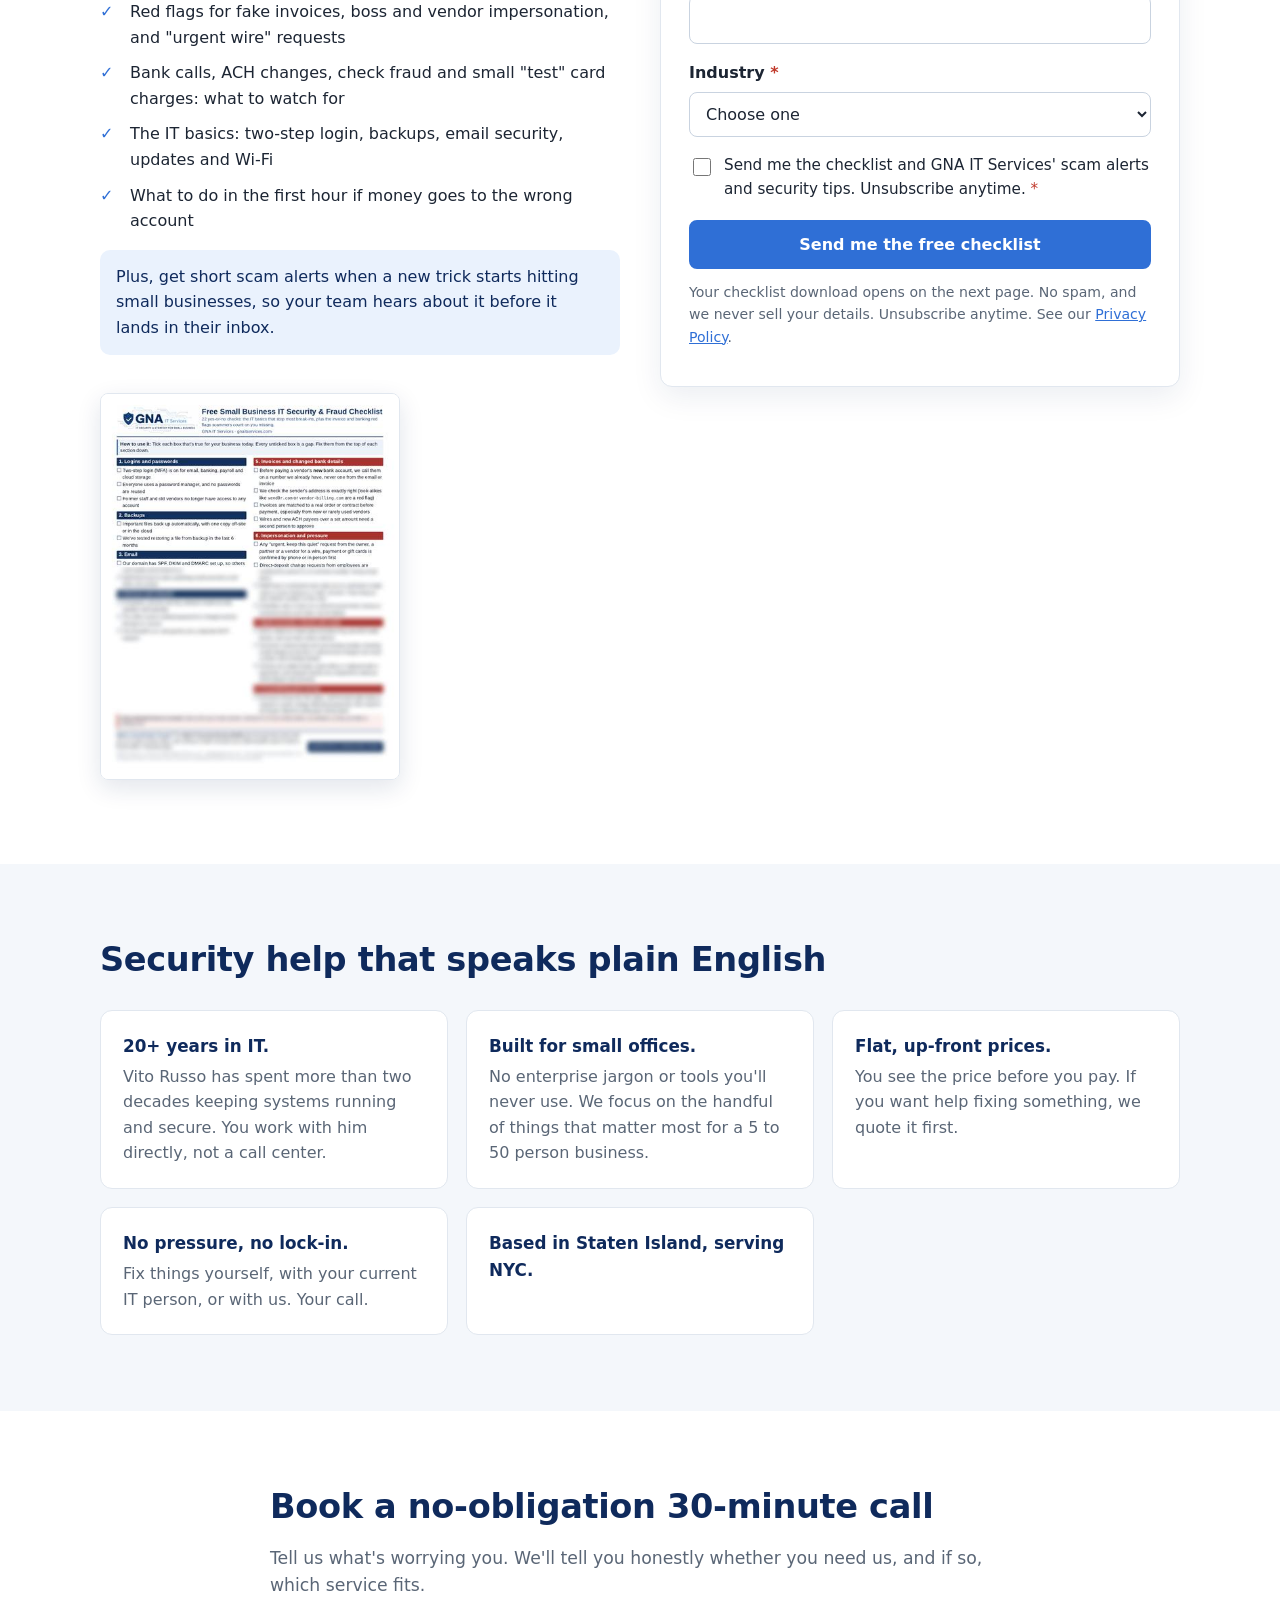
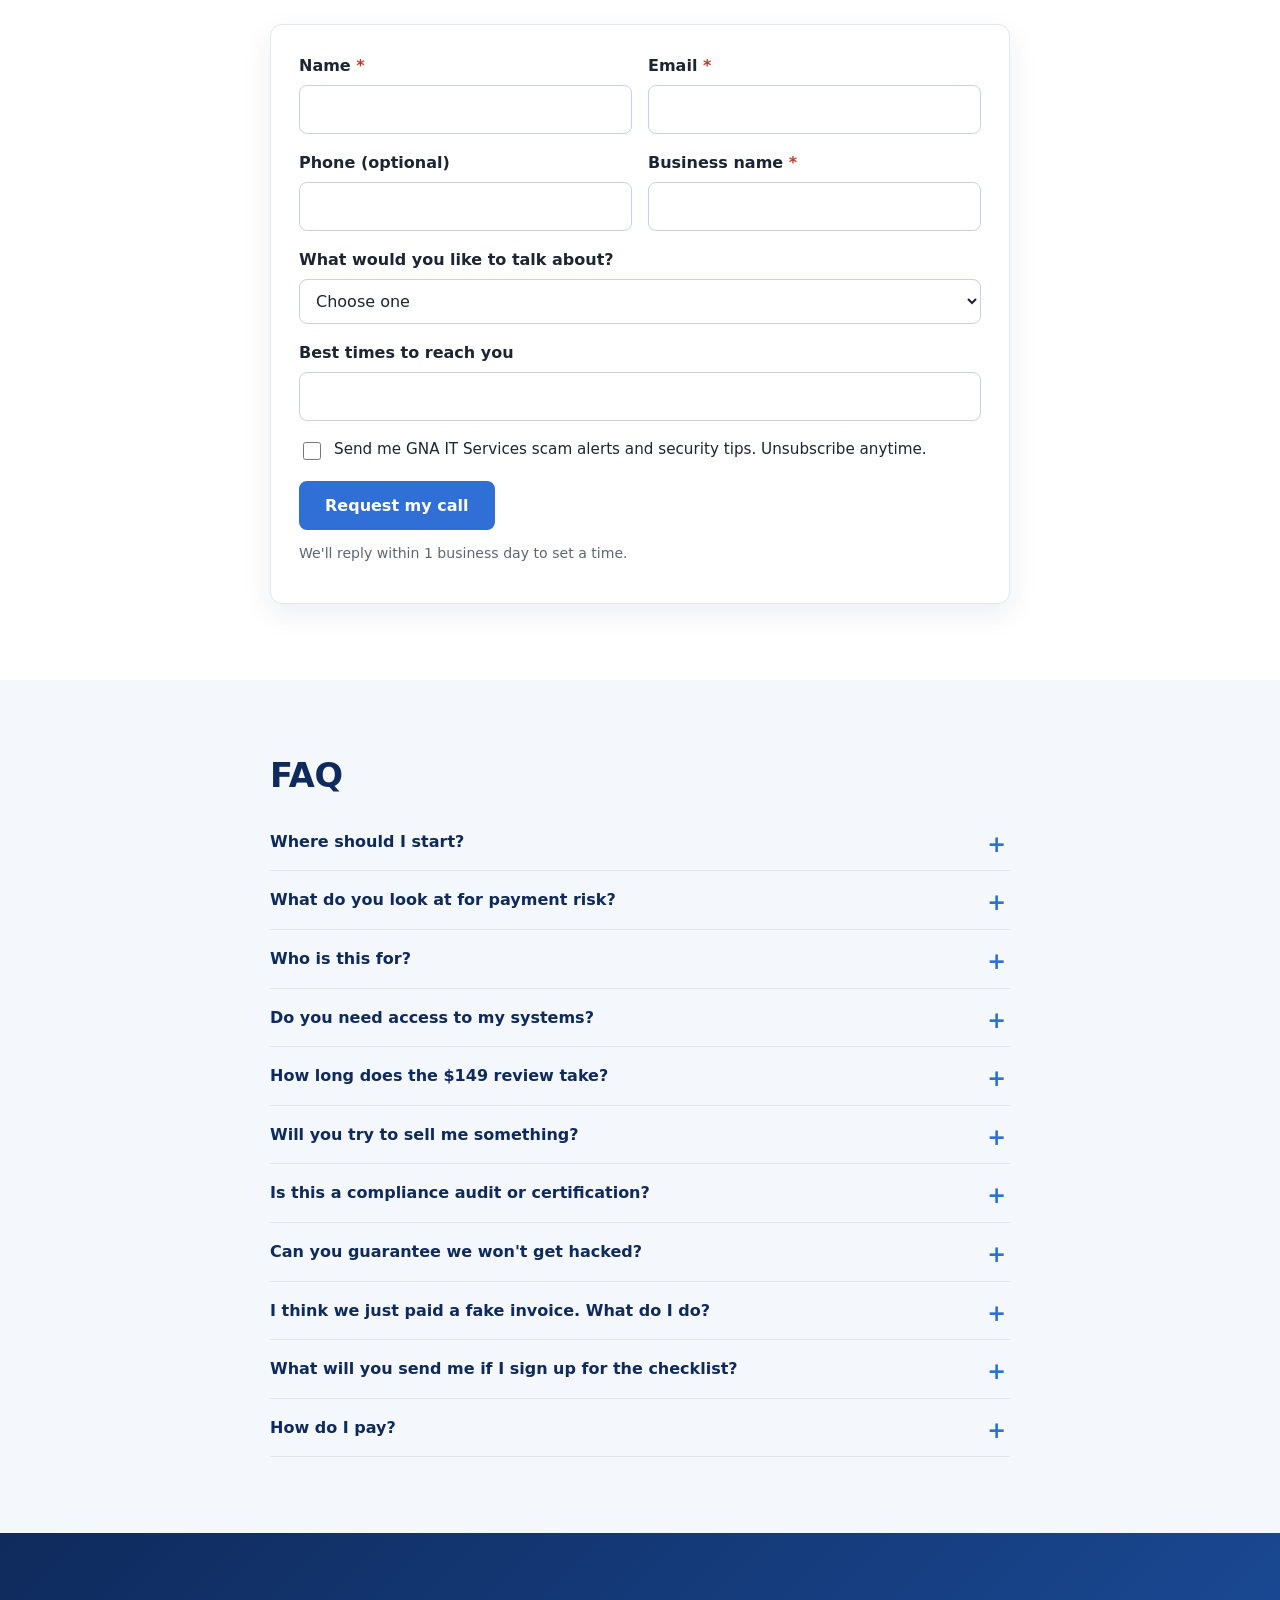
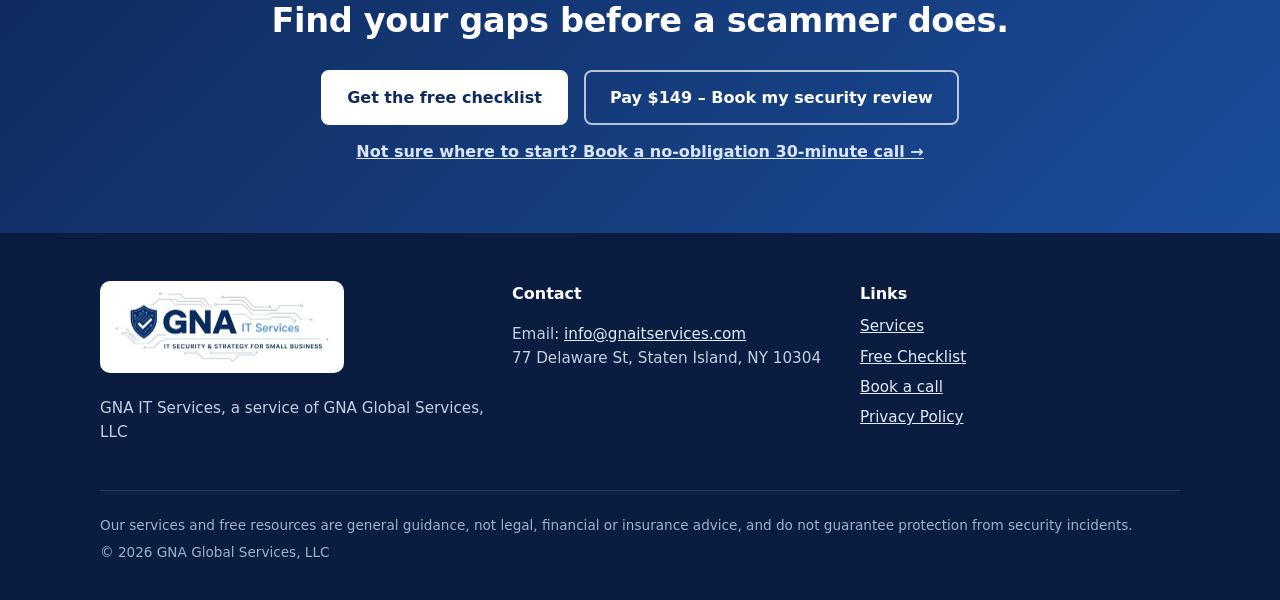
==== commit 041b8c17: "Remove [DRAFT] review tags for release Co-authored-by: gna-ar-tools <gna-ar-tools@users.noreply.gith" ====
--- a/index.html
+++ b/index.html
@@ -55,7 +55,7 @@
       <li>Secure checkout through Stripe.</li>
       <li>20+ years of IT experience.</li>
     </ul>
-    <p class="audience"><span class="draft">[DRAFT]</span> For CPA and tax firms, title and closing offices, law firms that handle escrow, and property managers.</p>
+    <p class="audience">For CPA and tax firms, title and closing offices, law firms that handle escrow, and property managers.</p>
   </div>
 </section>
 
@@ -86,16 +86,16 @@
 <section class="section alt" id="services">
   <div class="wrap">
     <h2>Practical IT security for small offices. Flat prices, no long contracts.</h2>
-    <p class="intro"><span class="draft">[DRAFT]</span> Start with the $149 IT Security Review, or pick the service that matches what's in front of you.</p>
+    <p class="intro">Start with the $149 IT Security Review, or pick the service that matches what's in front of you.</p>
     <p class="path-note">Each step builds on the last.</p>
-    <p class="path-slim"><span class="draft">[DRAFT]</span> Not ready to book? <a class="text-link" href="#checklist">Start with the free IT Security &amp; Fraud Checklist &rarr;</a></p>
+    <p class="path-slim">Not ready to book? <a class="text-link" href="#checklist">Start with the free IT Security &amp; Fraud Checklist &rarr;</a></p>
     <div class="services path">
       <article class="svc featured" id="security-review">
         <span class="badge">Start here</span>
-        <p class="step-kicker">Step 1 <span class="draft">[DRAFT]</span></p>
+        <p class="step-kicker">Step 1</p>
         <h3>IT Security Review</h3>
         <div class="price">$149</div>
-        <p><span class="draft">[DRAFT]</span> We review logins and two-step login, backups, email security, updates, and router, firewall and Wi-Fi, plus how payments get approved and how vendor bank changes are confirmed. You get a short, plain-English report ranking each item fix now, fix soon, or fine as is.</p>
+        <p>We review logins and two-step login, backups, email security, updates, and router, firewall and Wi-Fi, plus how payments get approved and how vendor bank changes are confirmed. You get a short, plain-English report ranking each item fix now, fix soon, or fine as is.</p>
         <ul>
           <li>Done on a call or screen share, nothing to install.</li>
           <li>Report within 7 business days of intake, plus a follow-up Q&amp;A.</li>
@@ -108,16 +108,16 @@
       </article>
       <article class="svc" id="quick-audit">
         <span class="badge badge-soft">When you want more than the basics</span>
-        <p class="step-kicker">Step 2 <span class="draft">[DRAFT]</span></p>
+        <p class="step-kicker">Step 2</p>
         <h3>IT Quick Audit</h3>
         <div class="price">$497</div>
-        <p>A hands-on review of your systems — we check your backups, security, and updates, then hand you a written fix list you can act on. <span class="draft">[DRAFT]</span> Delivered in 7 business days.</p>
-        <p class="fine"><span class="draft">[DRAFT]</span> Booked within 30 days of your $149 review? Your $149 counts toward it.</p>
+        <p>A hands-on review of your systems — we check your backups, security, and updates, then hand you a written fix list you can act on. Delivered in 7 business days.</p>
+        <p class="fine">Booked within 30 days of your $149 review? Your $149 counts toward it.</p>
         <div class="actions"><a class="btn" href="https://buy.stripe.com/cNi8wI1gc6mi6PO3VYbo408">Pay $497 – Book my Quick Audit</a></div>
       </article>
       <article class="svc" id="strategy-assessment">
         <span class="badge badge-soft">When you're planning ahead</span>
-        <p class="step-kicker">Step 3 <span class="draft">[DRAFT]</span></p>
+        <p class="step-kicker">Step 3</p>
         <h3>IT Strategy &amp; AI Readiness Assessment</h3>
         <div class="price">$1,997</div>
         <p>Built on the Quick Audit. A strategy and AI readiness plan for where your technology goes next and where AI tools can fit safely. Delivered in 2 weeks.</p>
@@ -125,7 +125,7 @@
       </article>
     </div>
     <div class="who" id="who-we-help">
-      <h2>Built for firms that handle other people's money. <span class="draft">[DRAFT]</span></h2>
+      <h2>Built for firms that handle other people's money.</h2>
       <div class="who-grid">
         <article class="card">
           <h3>CPA and tax firms</h3>
@@ -309,8 +309,8 @@
 <section class="section alt" id="faq">
   <div class="wrap narrow faq">
     <h2>FAQ</h2>
-    <details><summary>Where should I start? <span class="draft">[DRAFT]</span></summary><p>With the $149 IT Security Review. If you want to go deeper, the Quick Audit and the Assessment build on it.</p></details>
-    <details><summary>What do you look at for payment risk? <span class="draft">[DRAFT]</span></summary><p>How invoices and payments get approved, how vendor bank-detail changes are confirmed, and how the email accounts that handle payments are protected.</p></details>
+    <details><summary>Where should I start?</summary><p>With the $149 IT Security Review. If you want to go deeper, the Quick Audit and the Assessment build on it.</p></details>
+    <details><summary>What do you look at for payment risk?</summary><p>How invoices and payments get approved, how vendor bank-detail changes are confirmed, and how the email accounts that handle payments are protected.</p></details>
     <details><summary>Who is this for?</summary><p>Small businesses and offices, about 5 to 50 people, that don't have a full-time IT security person.</p></details>
     <details><summary>Do you need access to my systems?</summary><p>No installs. For the reviews, we walk through your setup together on a call or screen share.</p></details>
     <details><summary>How long does the $149 review take?</summary><p>7 business days from intake to report, and a follow-up Q&amp;A is included.</p></details>
--- a/styles.css
+++ b/styles.css
@@ -125,8 +125,6 @@
 .services.path{grid-template-columns:repeat(auto-fit,minmax(240px,1fr));margin-top:26px}
 .badge-soft{background:#e9f0fb;color:var(--navy)}
 .more-h{margin:48px 0 0;font-size:1.25rem}
-.draft{background:#fff4c2;color:#6b4e00;font-weight:700;border-radius:4px;padding:0 4px}
-.badge .draft{background:none;color:inherit;padding:0}
 .next-steps{padding:8px 0 72px}
 .next-steps h2{margin-top:0}
 .next-steps .services.path{grid-template-columns:repeat(auto-fit,minmax(280px,1fr))}
@@ -143,7 +141,6 @@
 .who-grid{display:grid;gap:16px;grid-template-columns:repeat(auto-fit,minmax(220px,1fr));margin-top:22px}
 .who-grid h3{margin-bottom:6px}
 .partner{margin:22px 0 0;color:var(--muted)}
-.draft-flag{margin:0 0 14px}
 .familiar{list-style:none;padding:0;margin:8px 0 0}
 .familiar li{position:relative;padding-left:28px;margin:12px 0}
 .familiar li::before{content:"";position:absolute;left:0;top:.55em;width:8px;height:8px;border-radius:50%;background:var(--sky)}
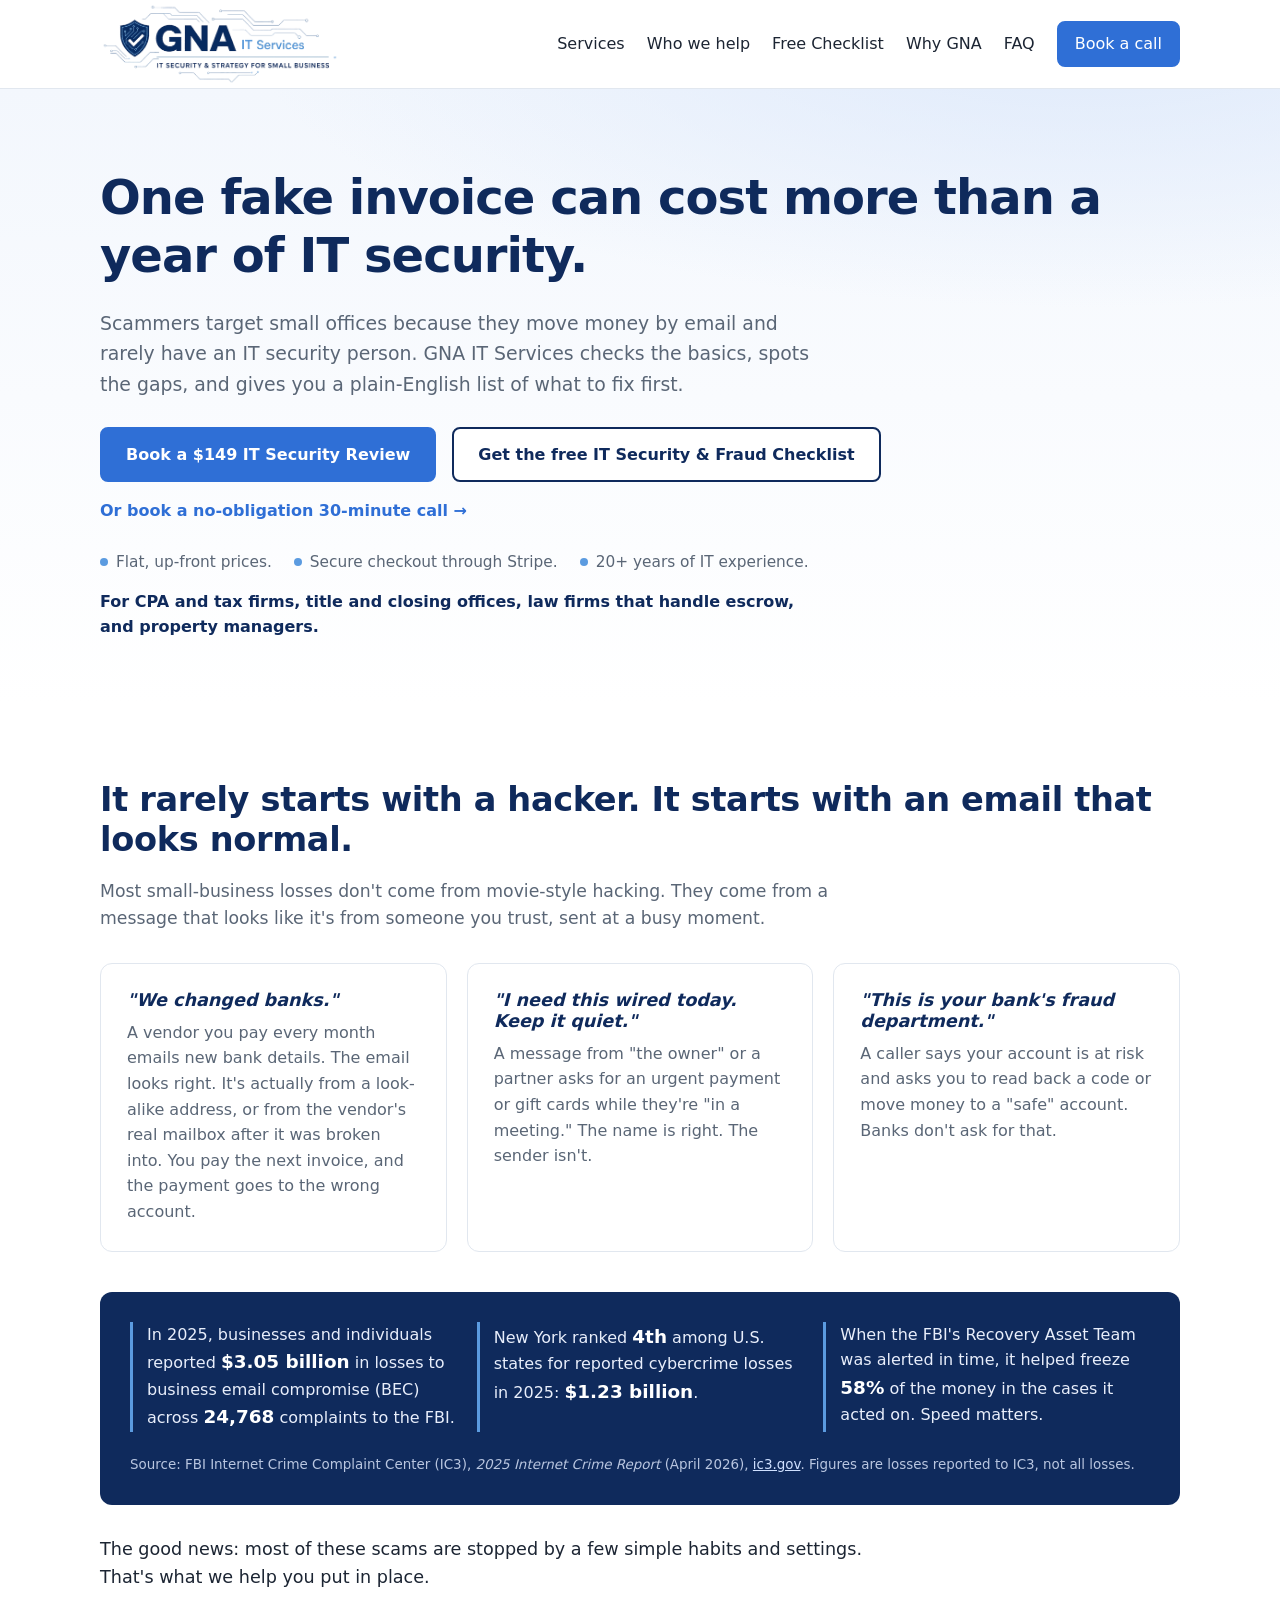
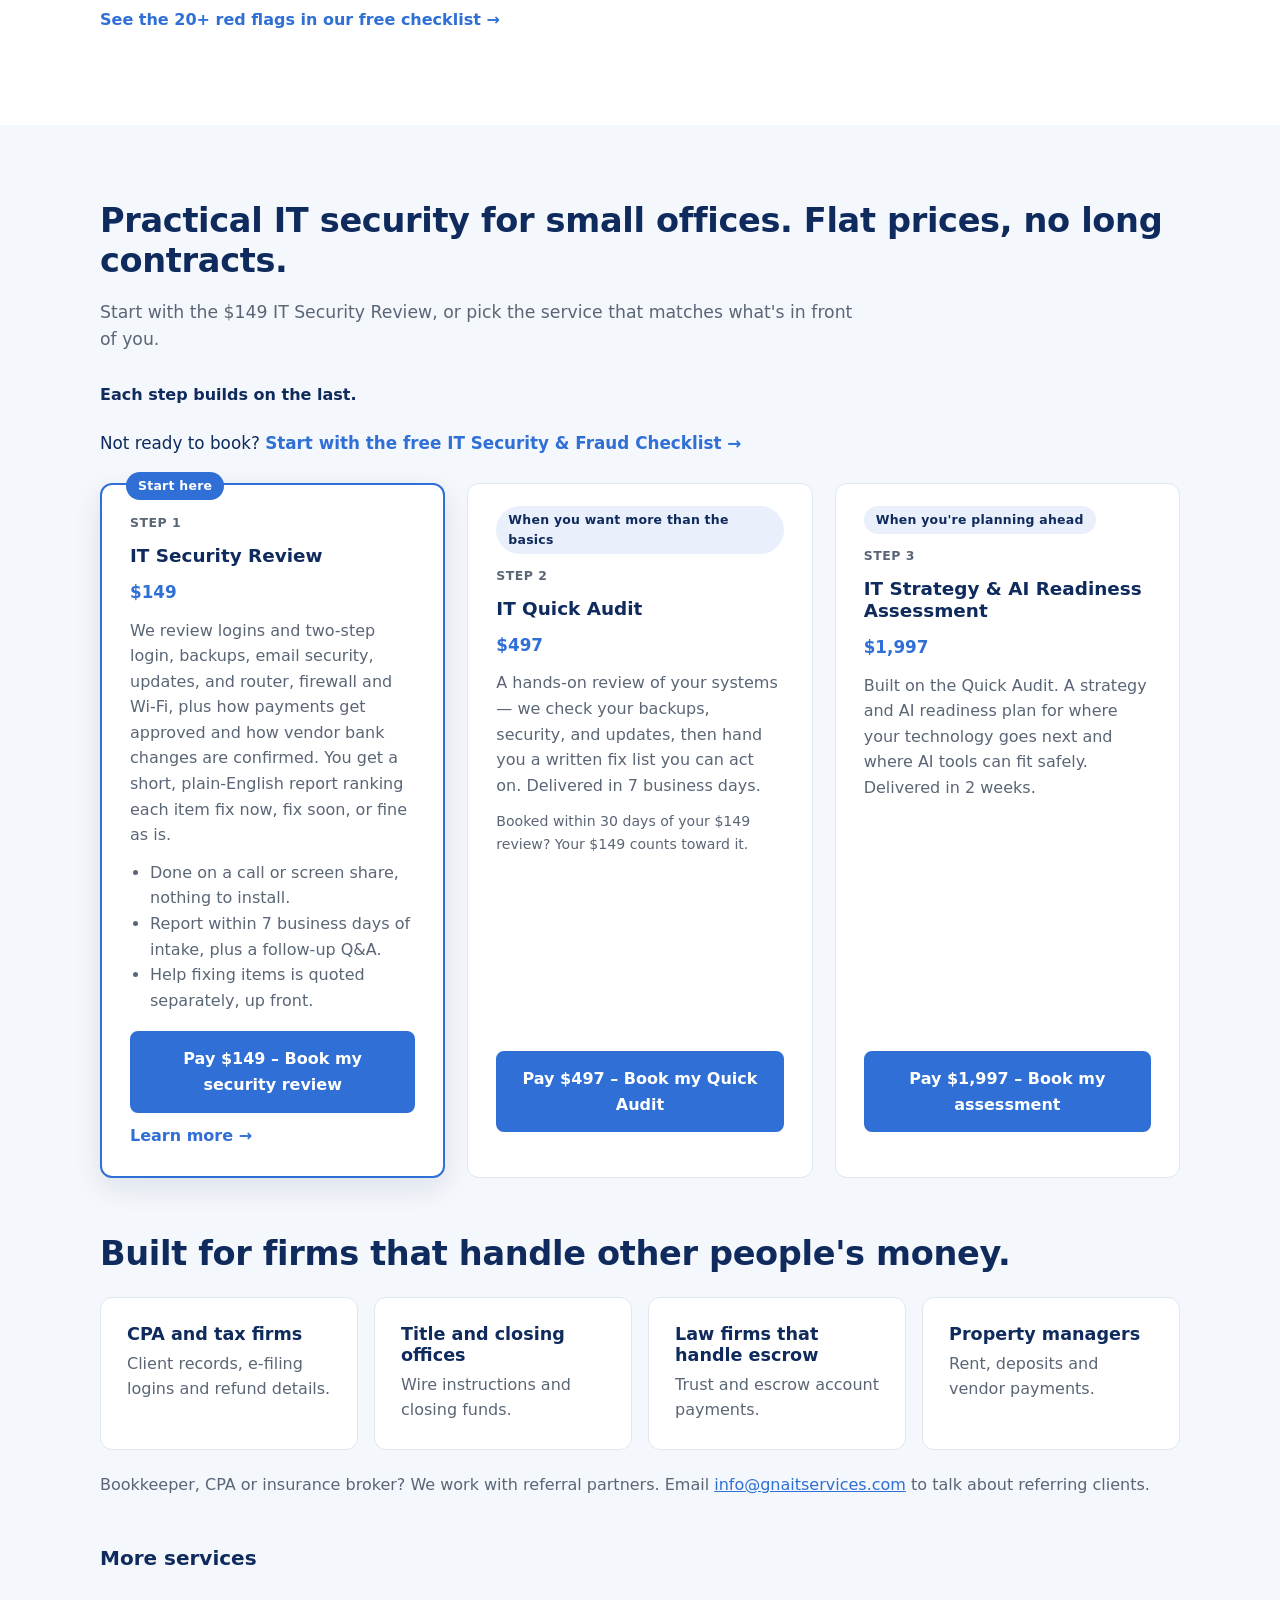
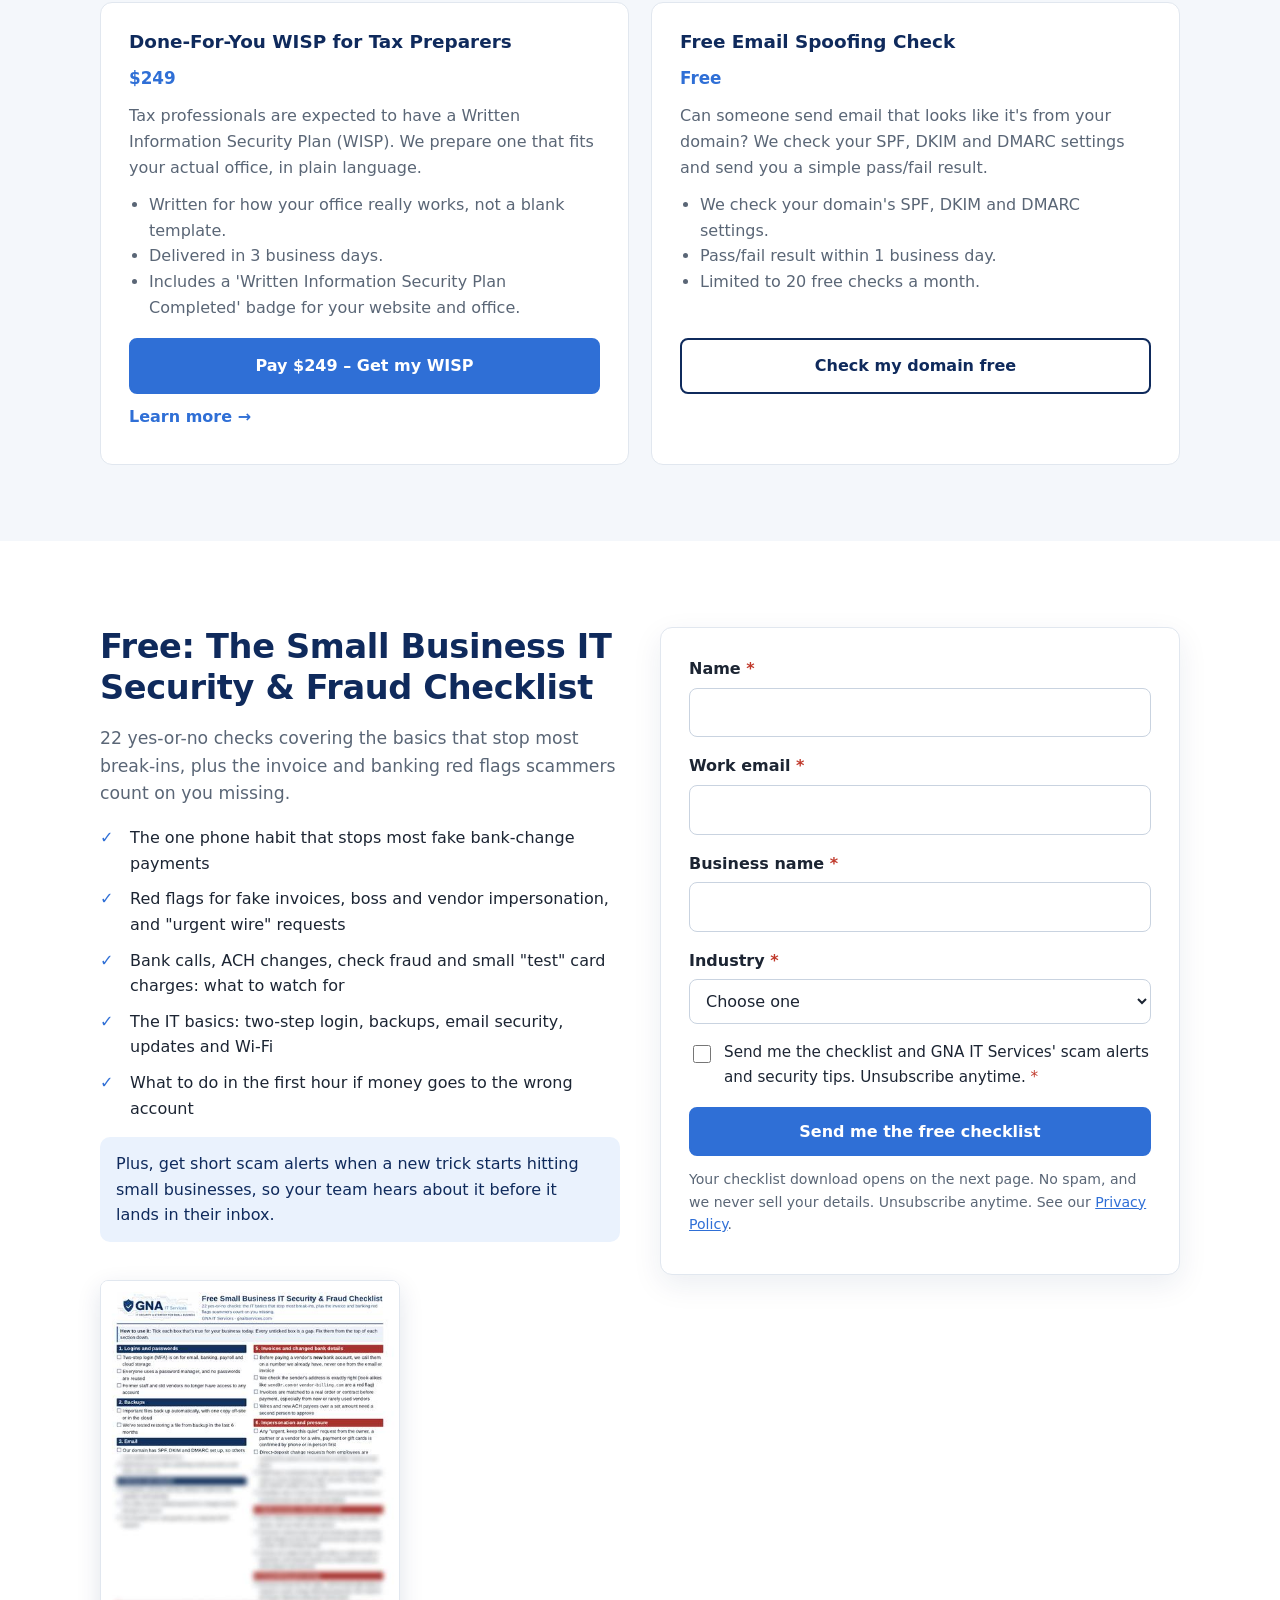
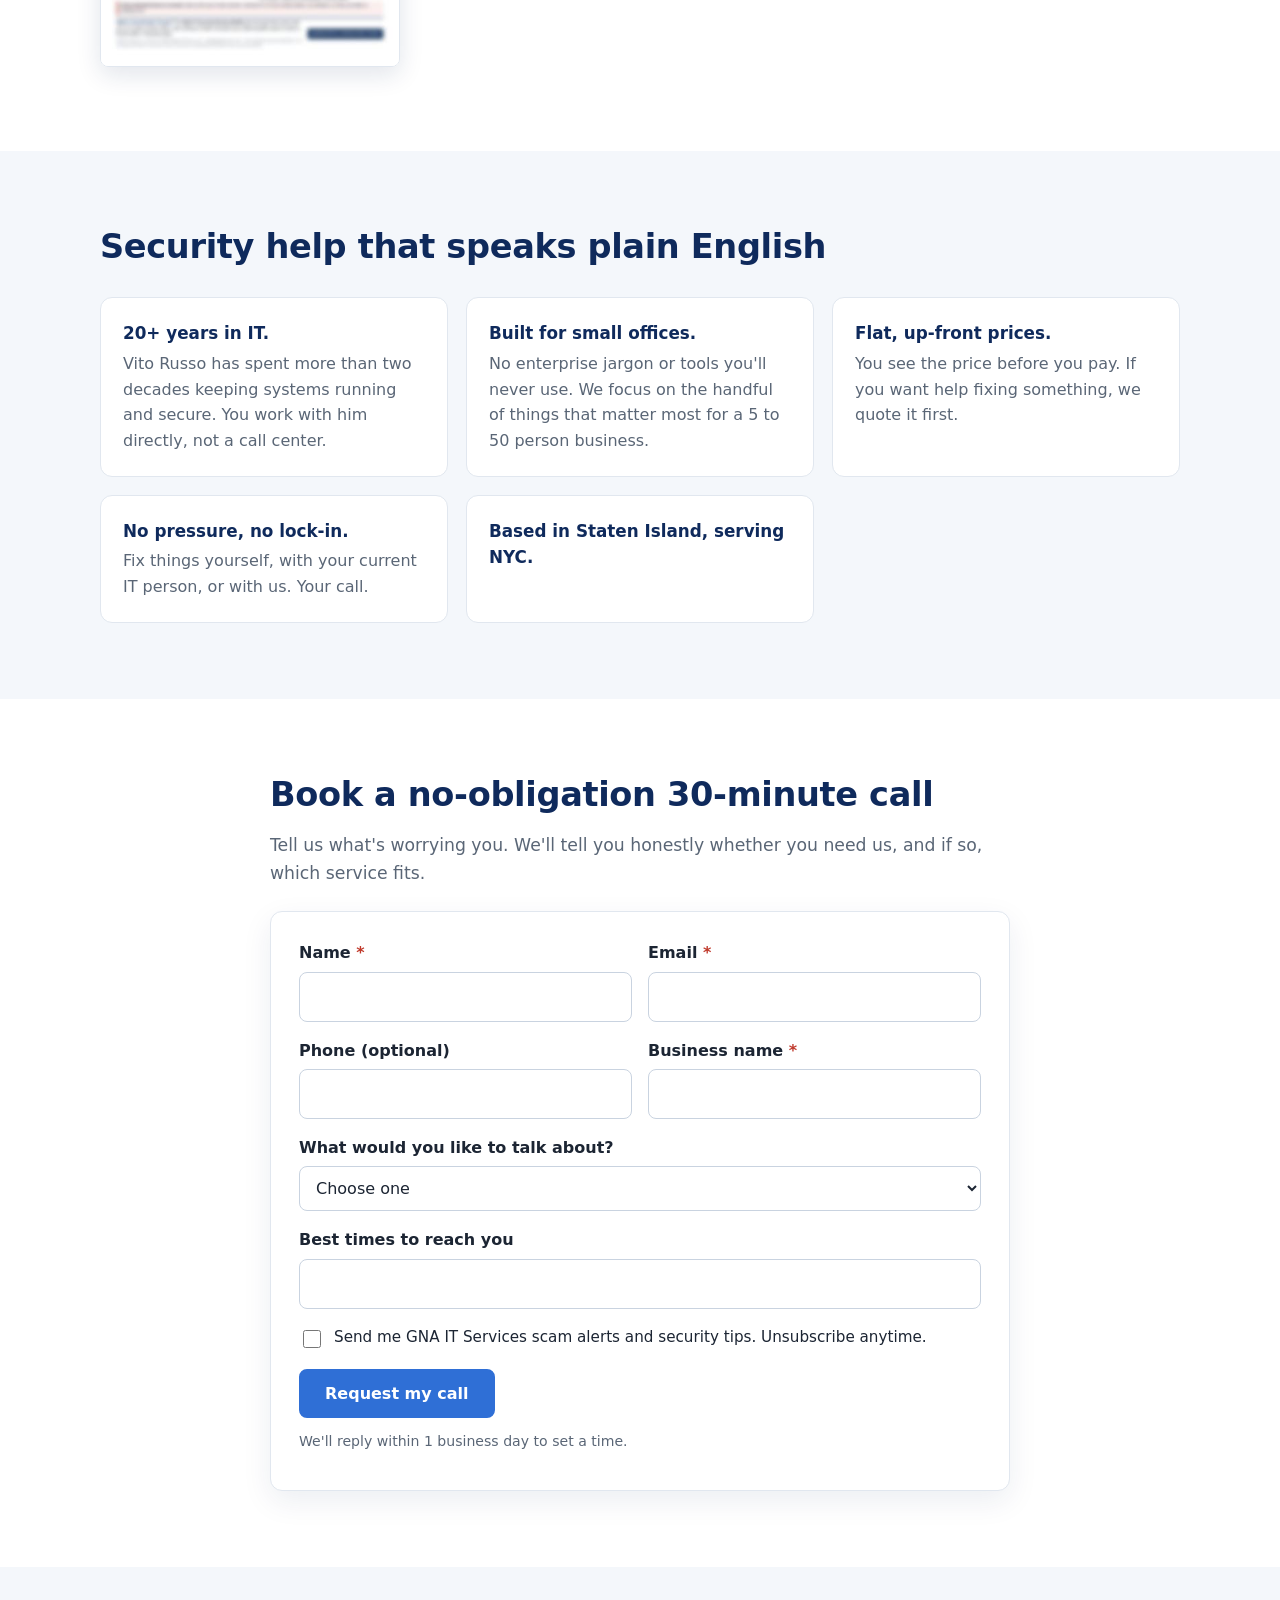
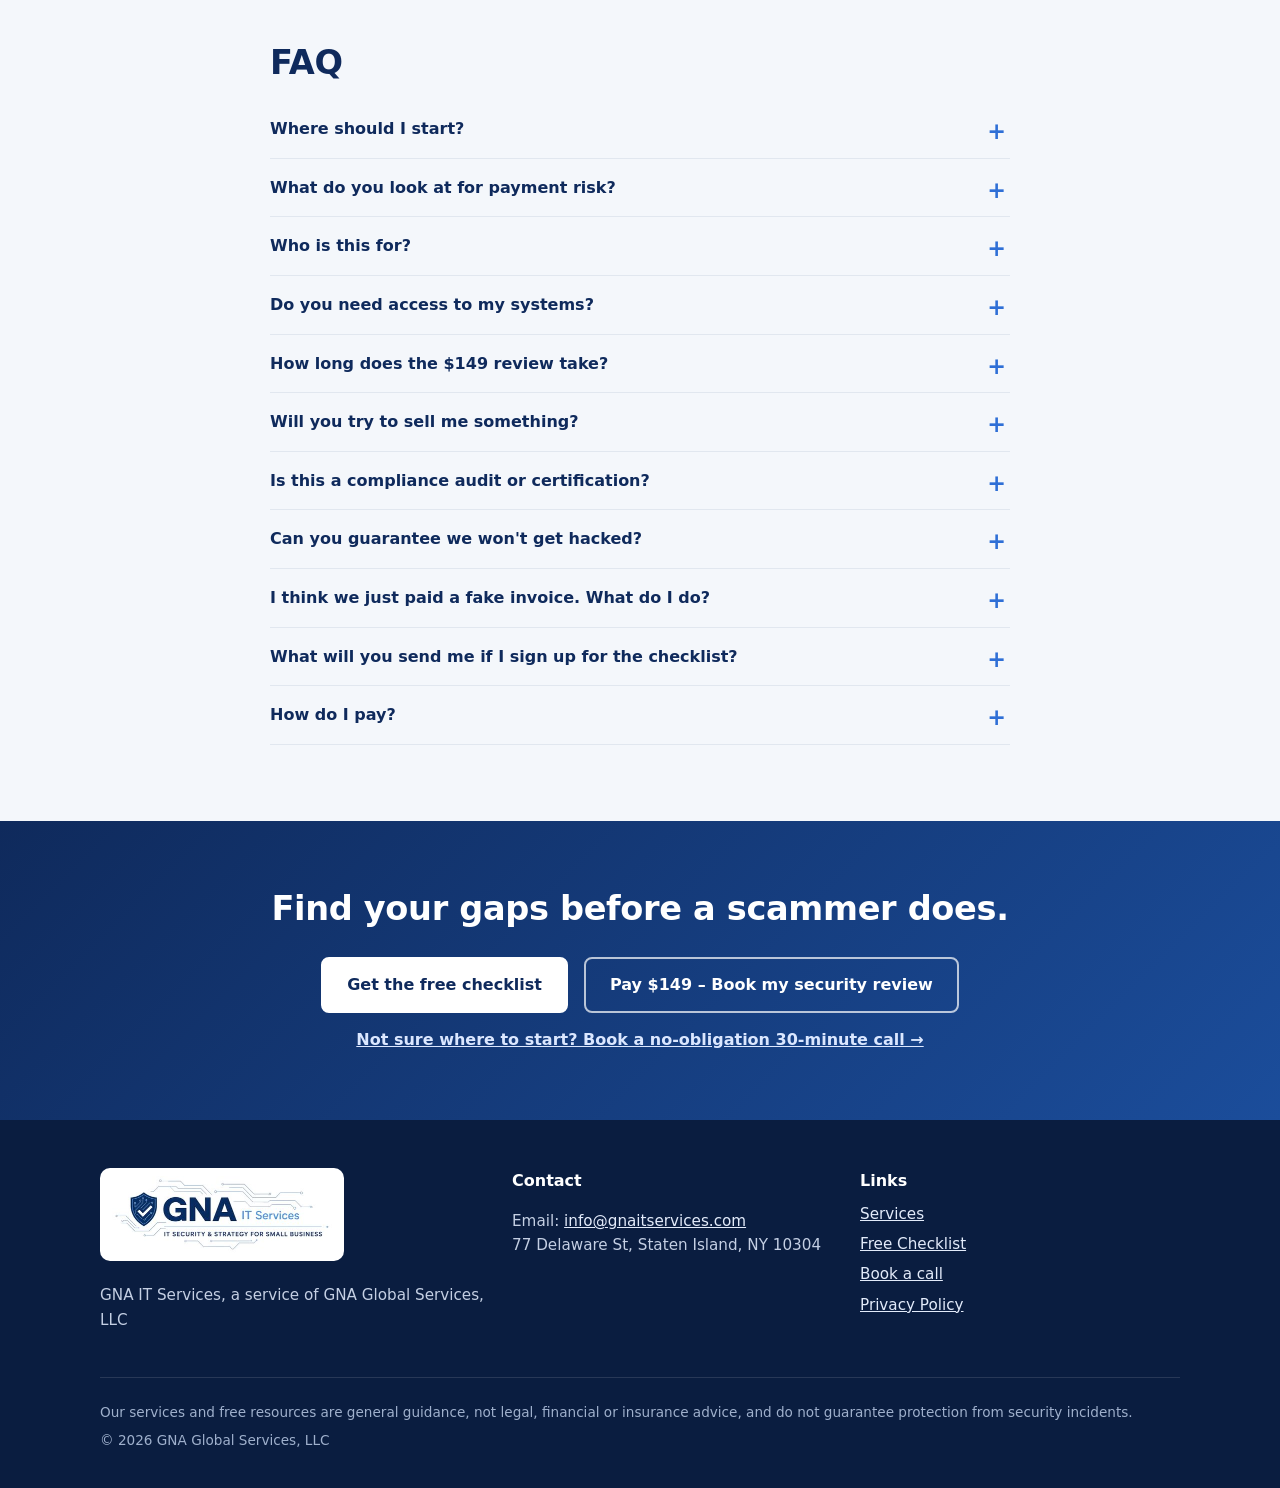
==== commit 4492729a: "Hide the off-ladder offers from the live homepage. Remove the Cyber Insurance Review, Vendor Audit, " ====
--- a/index.html
+++ b/index.html
@@ -148,17 +148,6 @@
     </div>
     <h3 class="more-h">More services</h3>
     <div class="services">
-      <article class="svc" id="cyber-insurance">
-        <h3>Cyber Insurance Review</h3>
-        <div class="price">$249</div>
-        <p>Renewing or applying for cyber insurance? We go through the security questions on your application with you, so your answers are accurate and you know which gaps an insurer may ask about.</p>
-        <ul>
-          <li>We go through your application's security questions one by one, in plain English.</li>
-          <li>Results within 5 business days.</li>
-          <li>Done on a call or screen share. Nothing to install.</li>
-        </ul>
-        <div class="actions"><a class="btn" href="https://buy.stripe.com/3cIeV6aQM4ea5LK502bo402">Pay $249 – Book my insurance review</a></div>
-      </article>
       <article class="svc" id="wisp">
         <h3>Done-For-You WISP for Tax Preparers</h3>
         <div class="price">$249</div>
@@ -173,17 +162,6 @@
           <a class="text-link" href="https://www.getpaidgna.com/wisp-tax-preparers">Learn more &rarr;</a>
         </div>
       </article>
-      <article class="svc" id="vendor-audit">
-        <h3>Vendor Audit</h3>
-        <div class="price">$199</div>
-        <p>Who has access to your systems, data and bank details? We help you list your vendors and software accounts, spot ones you no longer use, and flag where a vendor's access or payment details should be double-checked.</p>
-        <ul>
-          <li>We list your vendors and software accounts with you.</li>
-          <li>Results within 5 business days.</li>
-          <li>Done on a call or screen share. Nothing to install.</li>
-        </ul>
-        <div class="actions"><a class="btn" href="https://buy.stripe.com/3cI5kw7EA8uq8XW78abo400">Pay $199 – Book my vendor audit</a></div>
-      </article>
       <article class="svc" id="spoofing-check">
         <h3>Free Email Spoofing Check</h3>
         <div class="price">Free</div>
@@ -194,17 +172,6 @@
           <li>Limited to 20 free checks a month.</li>
         </ul>
         <div class="actions"><a class="btn btn-outline" href="https://www.getpaidgna.com/spoofing-check">Check my domain free</a></div>
-      </article>
-      <article class="svc" id="fractional-cio">
-        <h3>Ongoing IT Leadership (Fractional CIO)</h3>
-        <div class="price">Quoted</div>
-        <p>After your Assessment, we can stay on to help you carry out the plan. That means part-time senior IT help with security, vendors and upgrades, without a full-time hire.</p>
-        <ul>
-          <li>Picks up where your Assessment plan leaves off.</li>
-          <li>Part-time, scoped to what you need.</li>
-          <li>Quoted after a free 30-minute call.</li>
-        </ul>
-        <div class="actions"><a class="btn btn-outline" href="#book-call">Book a call to discuss</a></div>
       </article>
     </div>
   </div>
@@ -288,10 +255,7 @@
           <select id="b-topic" name="topic">
             <option value="">Choose one</option>
             <option>IT Security Review</option>
-            <option>Cyber insurance</option>
             <option>WISP</option>
-            <option>Vendor audit</option>
-            <option>Ongoing IT Leadership (Fractional CIO)</option>
             <option>Other</option>
           </select></div>
         <div class="field"><label for="b-times">Best times to reach you</label><input type="text" id="b-times" name="best_times"></div>
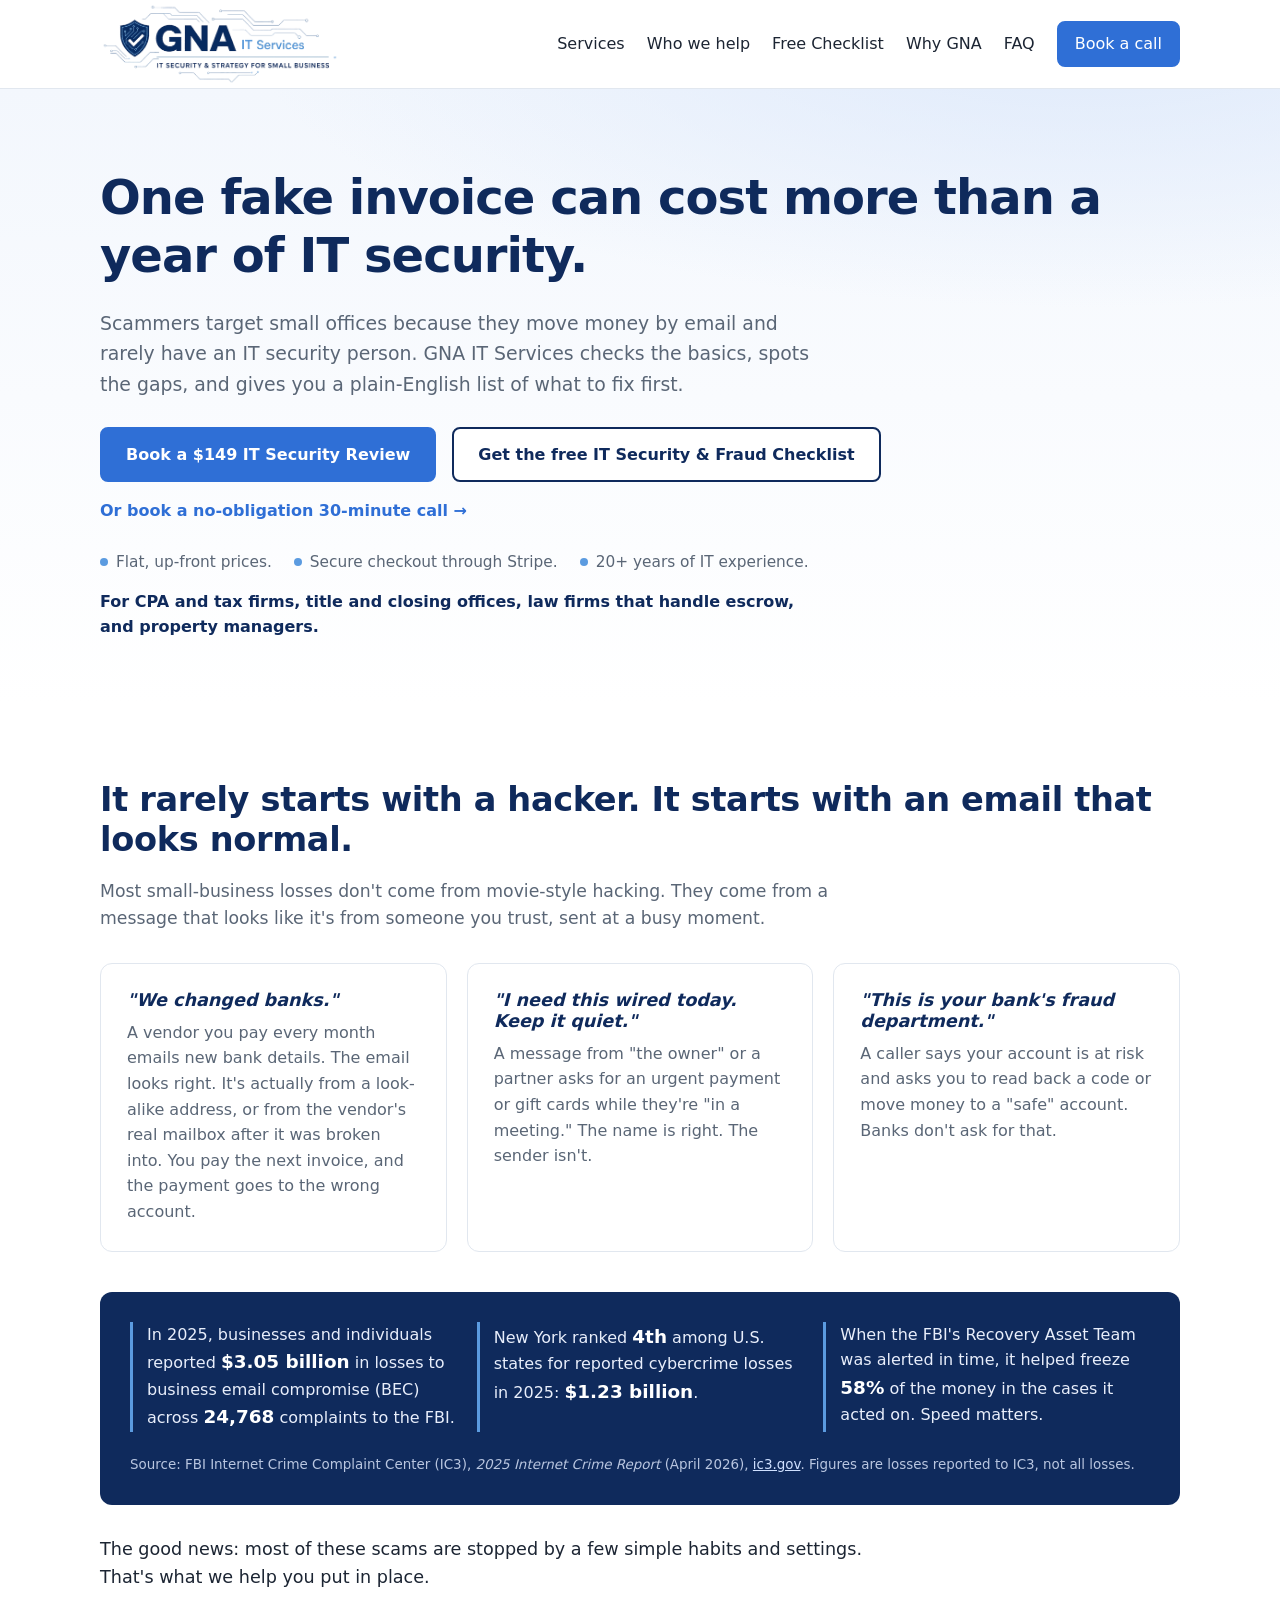
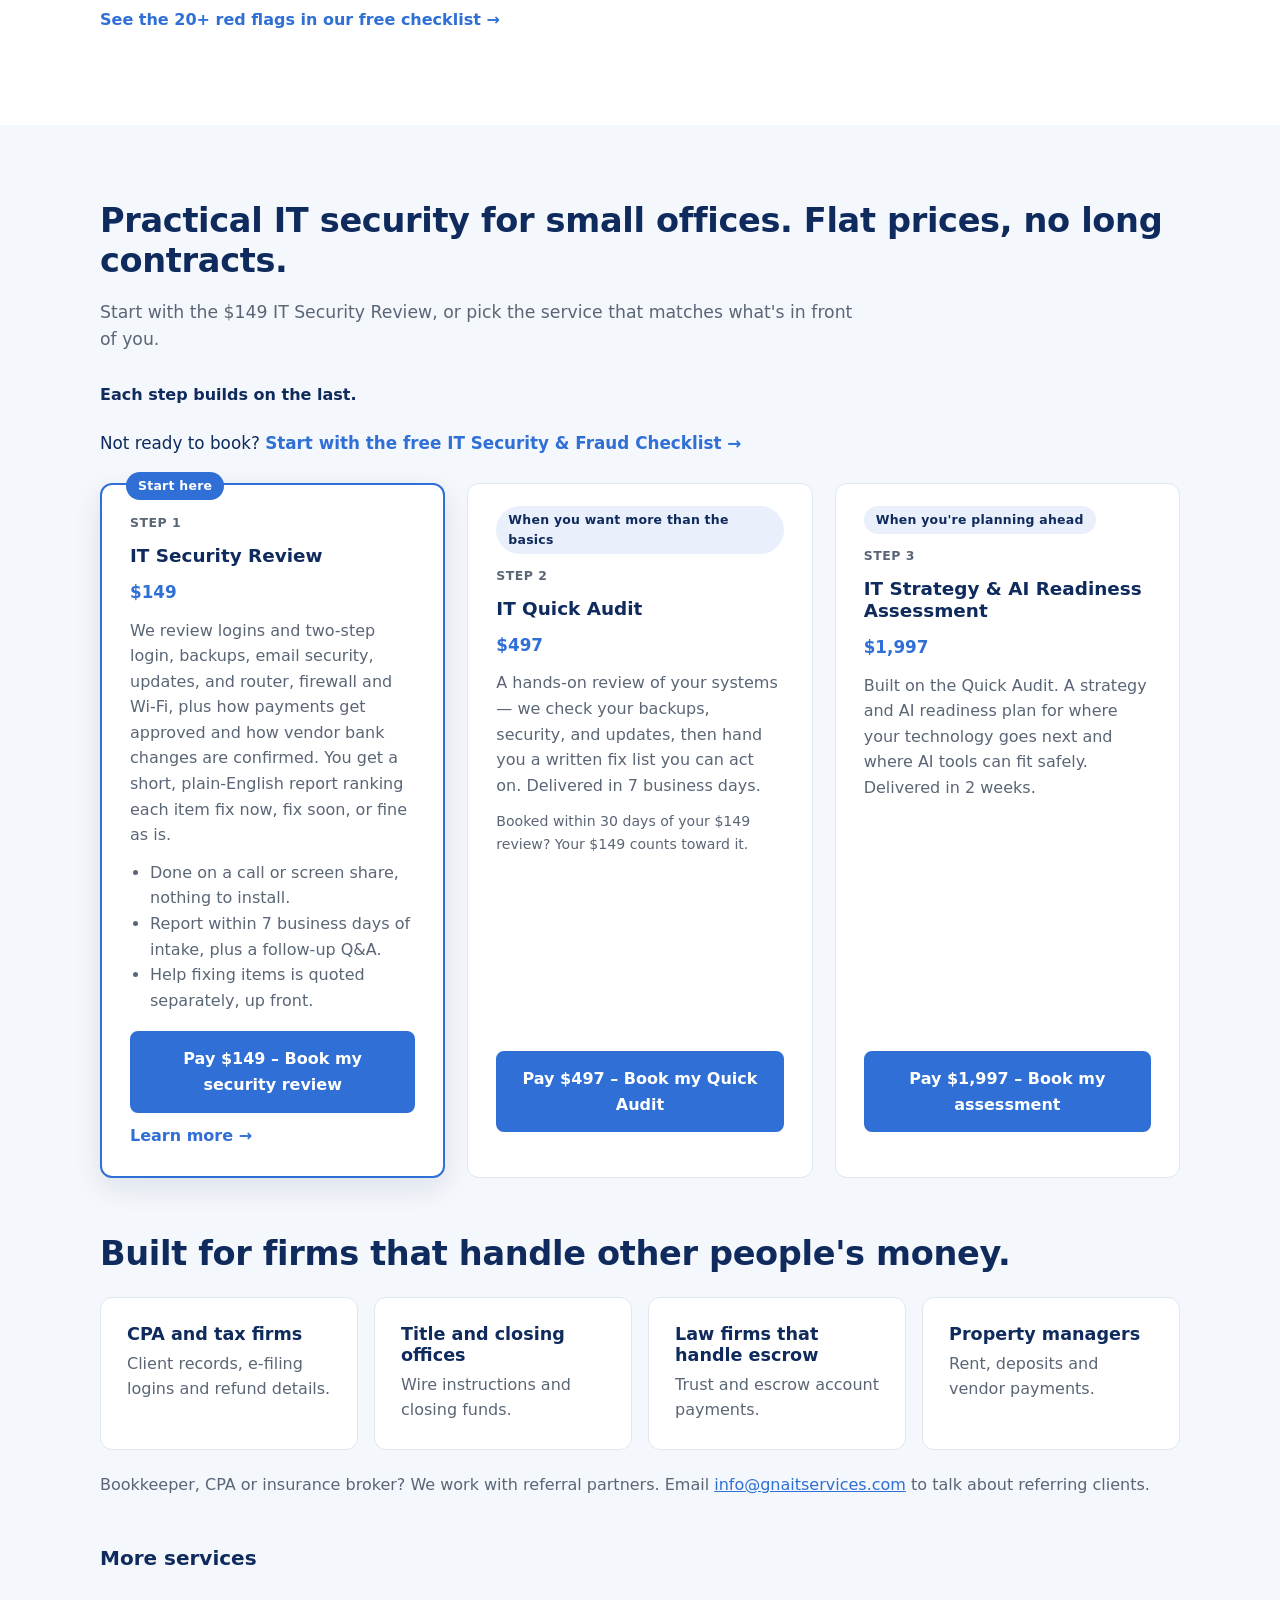
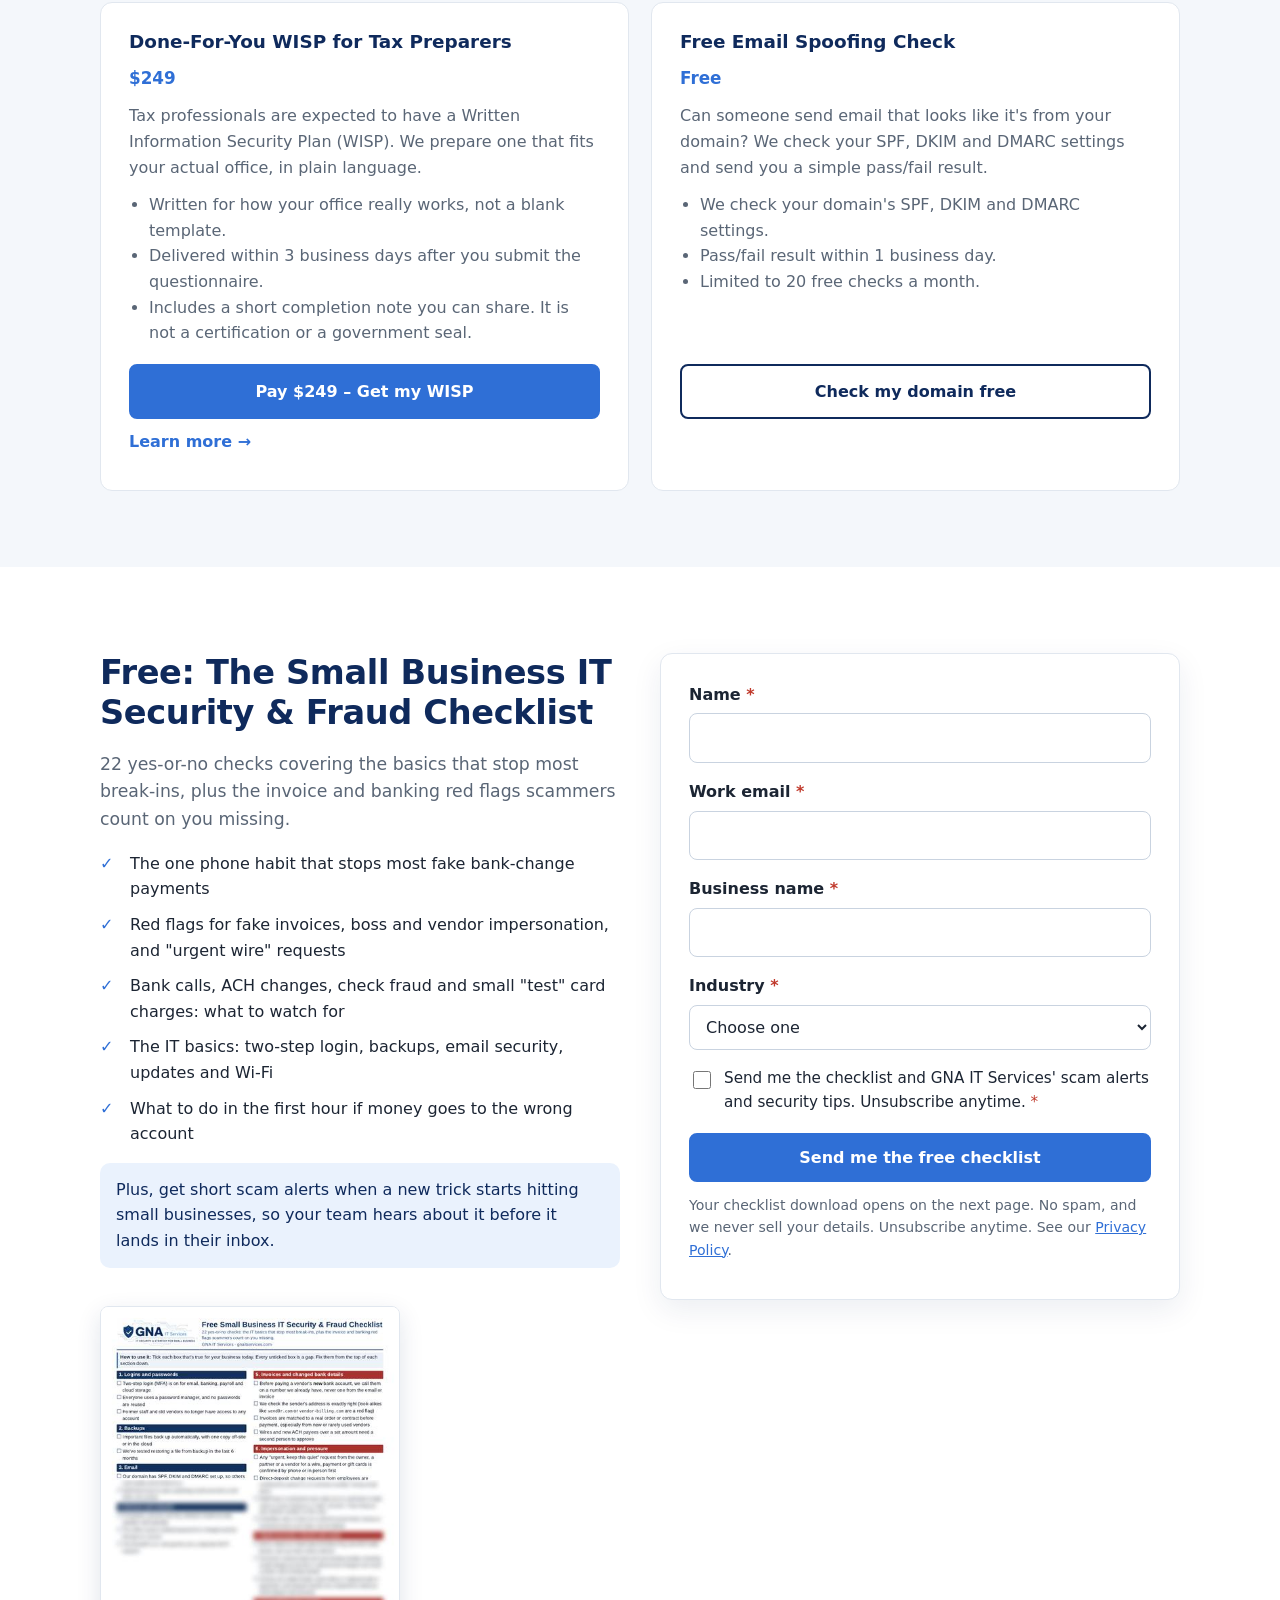
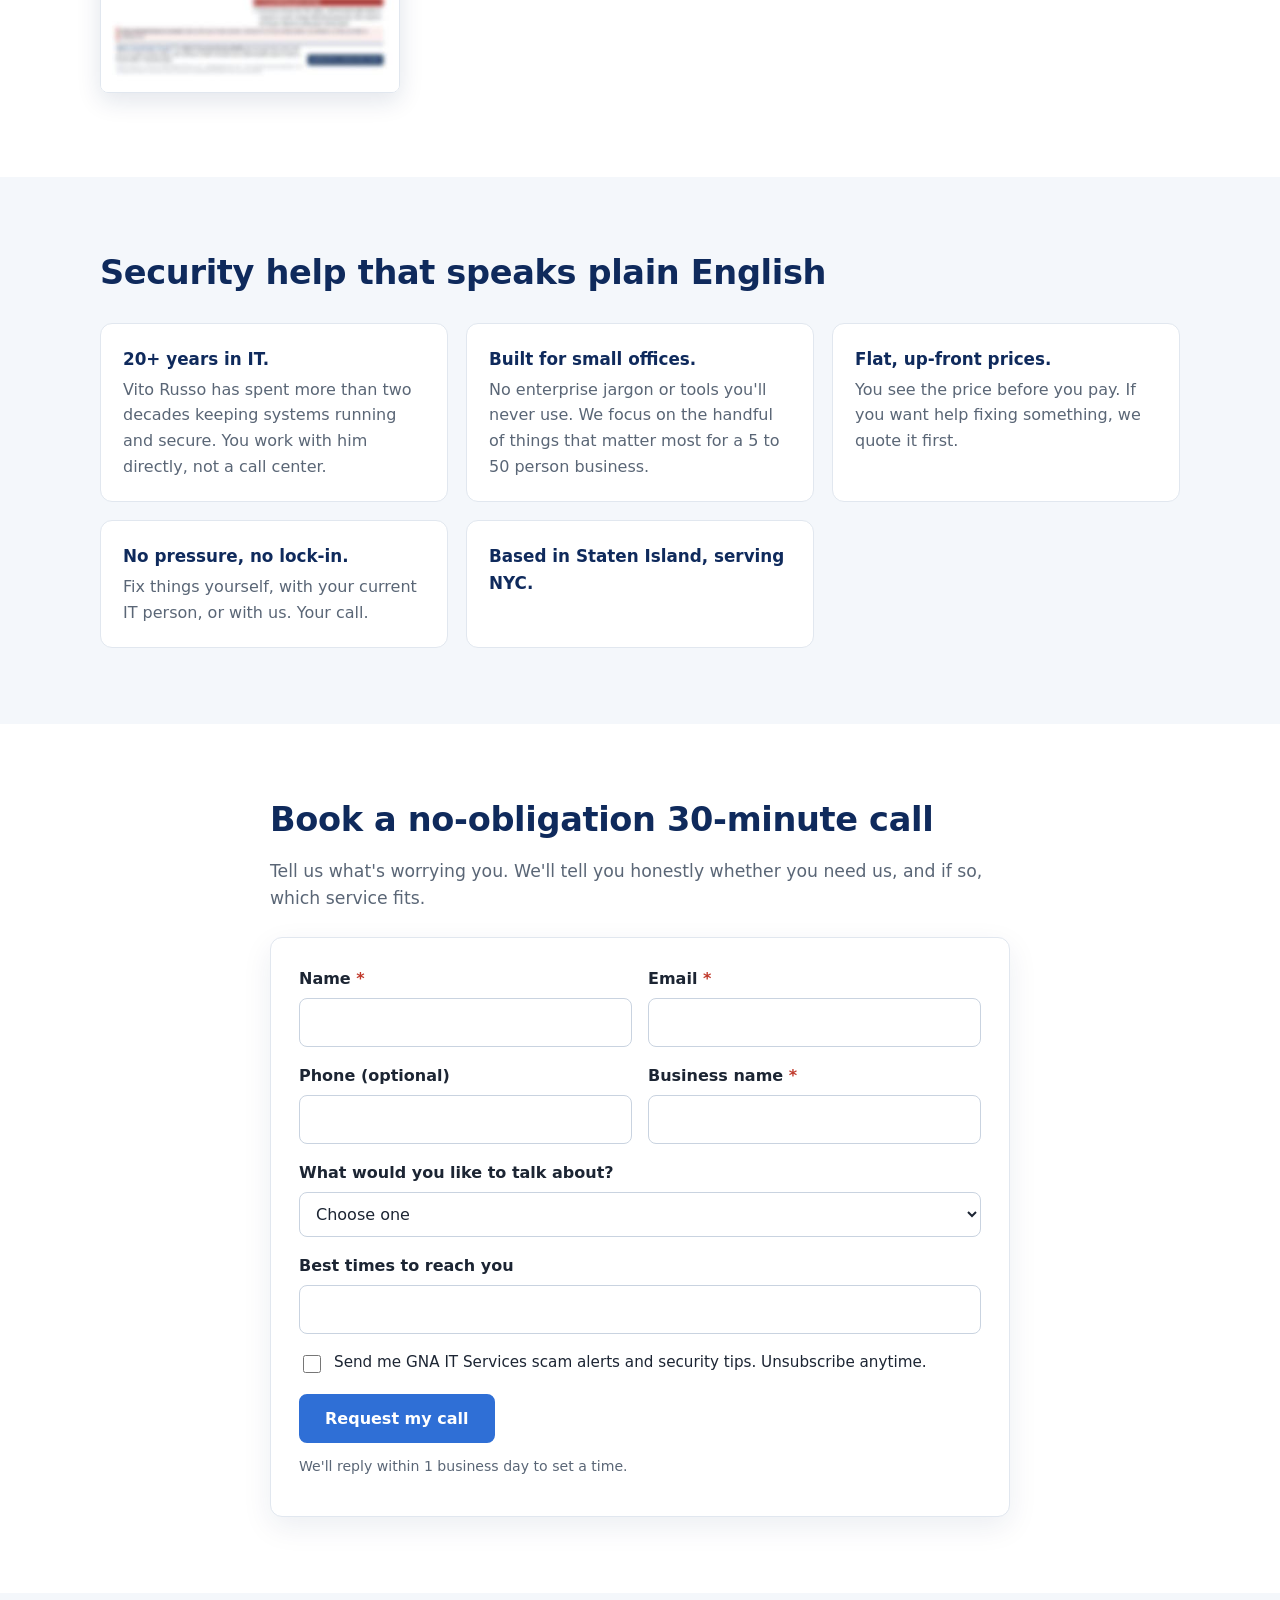
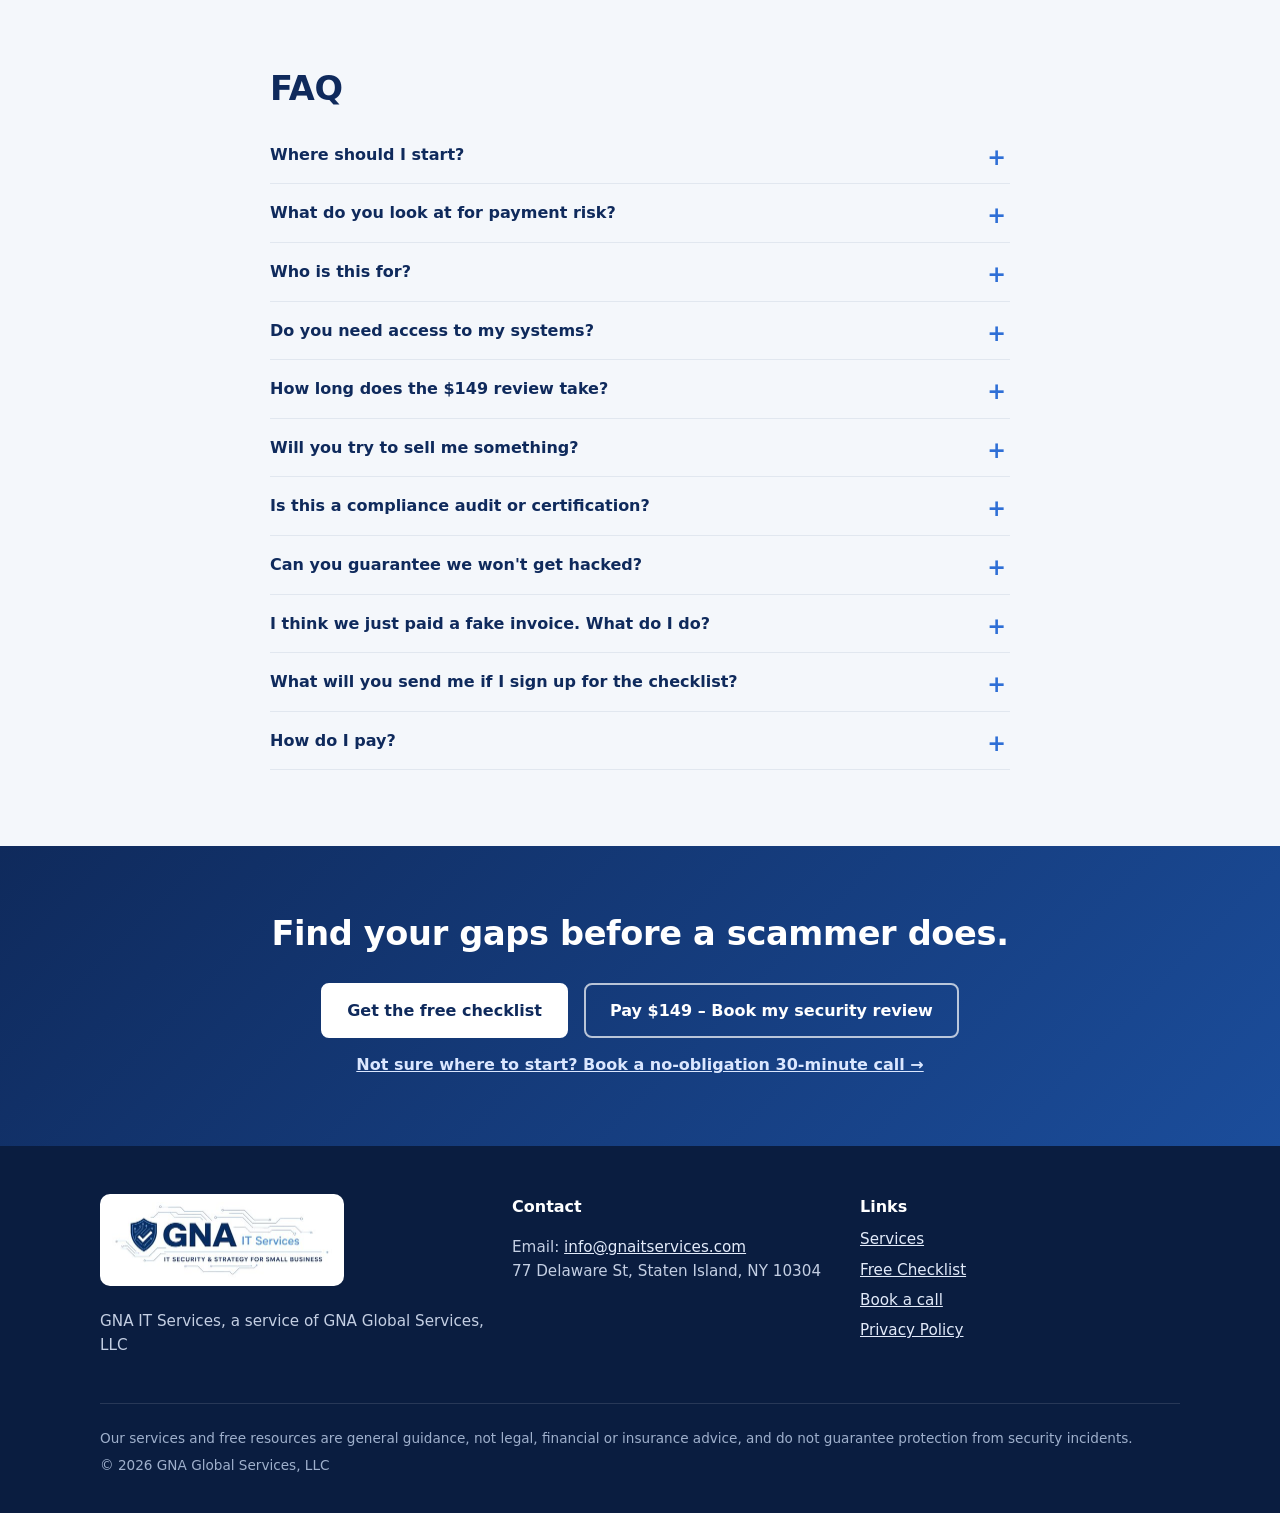
==== commit 6eb8a024: "Update the WISP card delivery line and completion note. Replace the two WISP bullets with the approv" ====
--- a/index.html
+++ b/index.html
@@ -154,8 +154,8 @@
         <p>Tax professionals are expected to have a Written Information Security Plan (WISP). We prepare one that fits your actual office, in plain language.</p>
         <ul>
           <li>Written for how your office really works, not a blank template.</li>
-          <li>Delivered in 3 business days.</li>
-          <li>Includes a 'Written Information Security Plan Completed' badge for your website and office.</li>
+          <li>Delivered within 3 business days after you submit the questionnaire.</li>
+          <li>Includes a short completion note you can share. It is not a certification or a government seal.</li>
         </ul>
         <div class="actions">
           <a class="btn" href="https://buy.stripe.com/5kQaEQ7EA2625LKboqbo406">Pay $249 – Get my WISP</a>
--- a/styles.css
+++ b/styles.css
@@ -159,3 +159,18 @@
 .steps p{margin:0;color:var(--muted)}
 .band p{color:#e8eefb;margin:8px auto 0;max-width:640px}
 .sr-next{padding-top:8px}
+
+/* bank change checklist */
+.bcc-checks{list-style:none;padding:0;margin:8px 0 0;counter-reset:bcc}
+.bcc-checks li{counter-increment:bcc;position:relative;margin:0 0 12px;padding:16px 18px 16px 64px;background:#fff;border:1px solid var(--line);border-radius:var(--r);color:var(--ink)}
+.bcc-checks li::before{content:counter(bcc);position:absolute;left:16px;top:16px;width:32px;height:32px;border-radius:50%;background:var(--blue);color:#fff;font-weight:700;display:grid;place-items:center}
+.bcc-checks strong{color:var(--navy)}
+.bcc-mail{font-family:ui-monospace,"Cascadia Mono","Segoe UI Mono",Menlo,Consolas,monospace;font-size:.95em}
+.bcc-stop{margin:22px 0 0;padding:16px 18px;background:var(--warn);border:1px solid #f0d7b0;border-radius:var(--r);font-weight:700;color:var(--navy);font-size:1.12rem}
+.bcc-note{margin:28px 0 0;color:var(--muted);font-size:.95rem}
+.section.alt .bcc-note{margin-bottom:0}
+@media(max-width:600px){
+  .bcc-checks li{padding:14px 14px 14px 56px}
+  .hero .narrow .cta-row,.section .narrow .cta-row{align-items:stretch}
+  .hero .narrow .cta-row .btn,.section .narrow .cta-row .btn{width:100%}
+}
